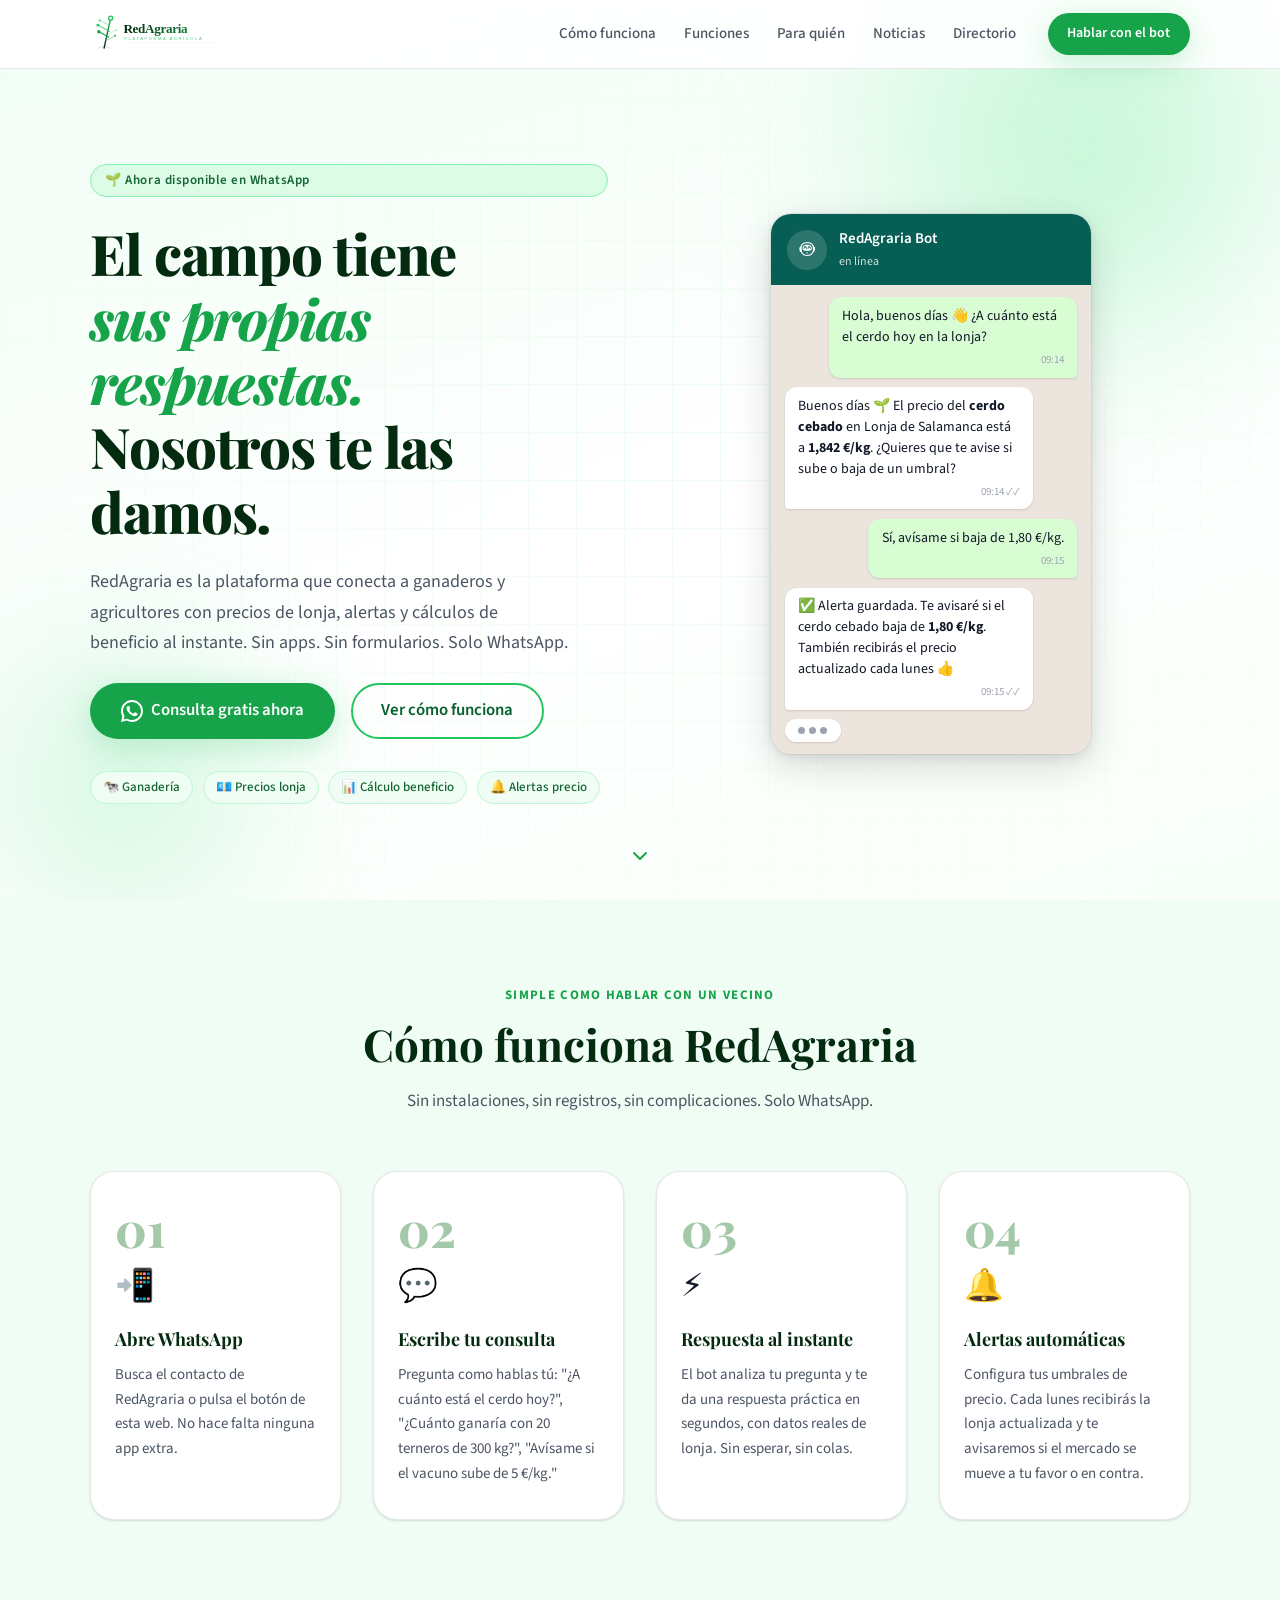
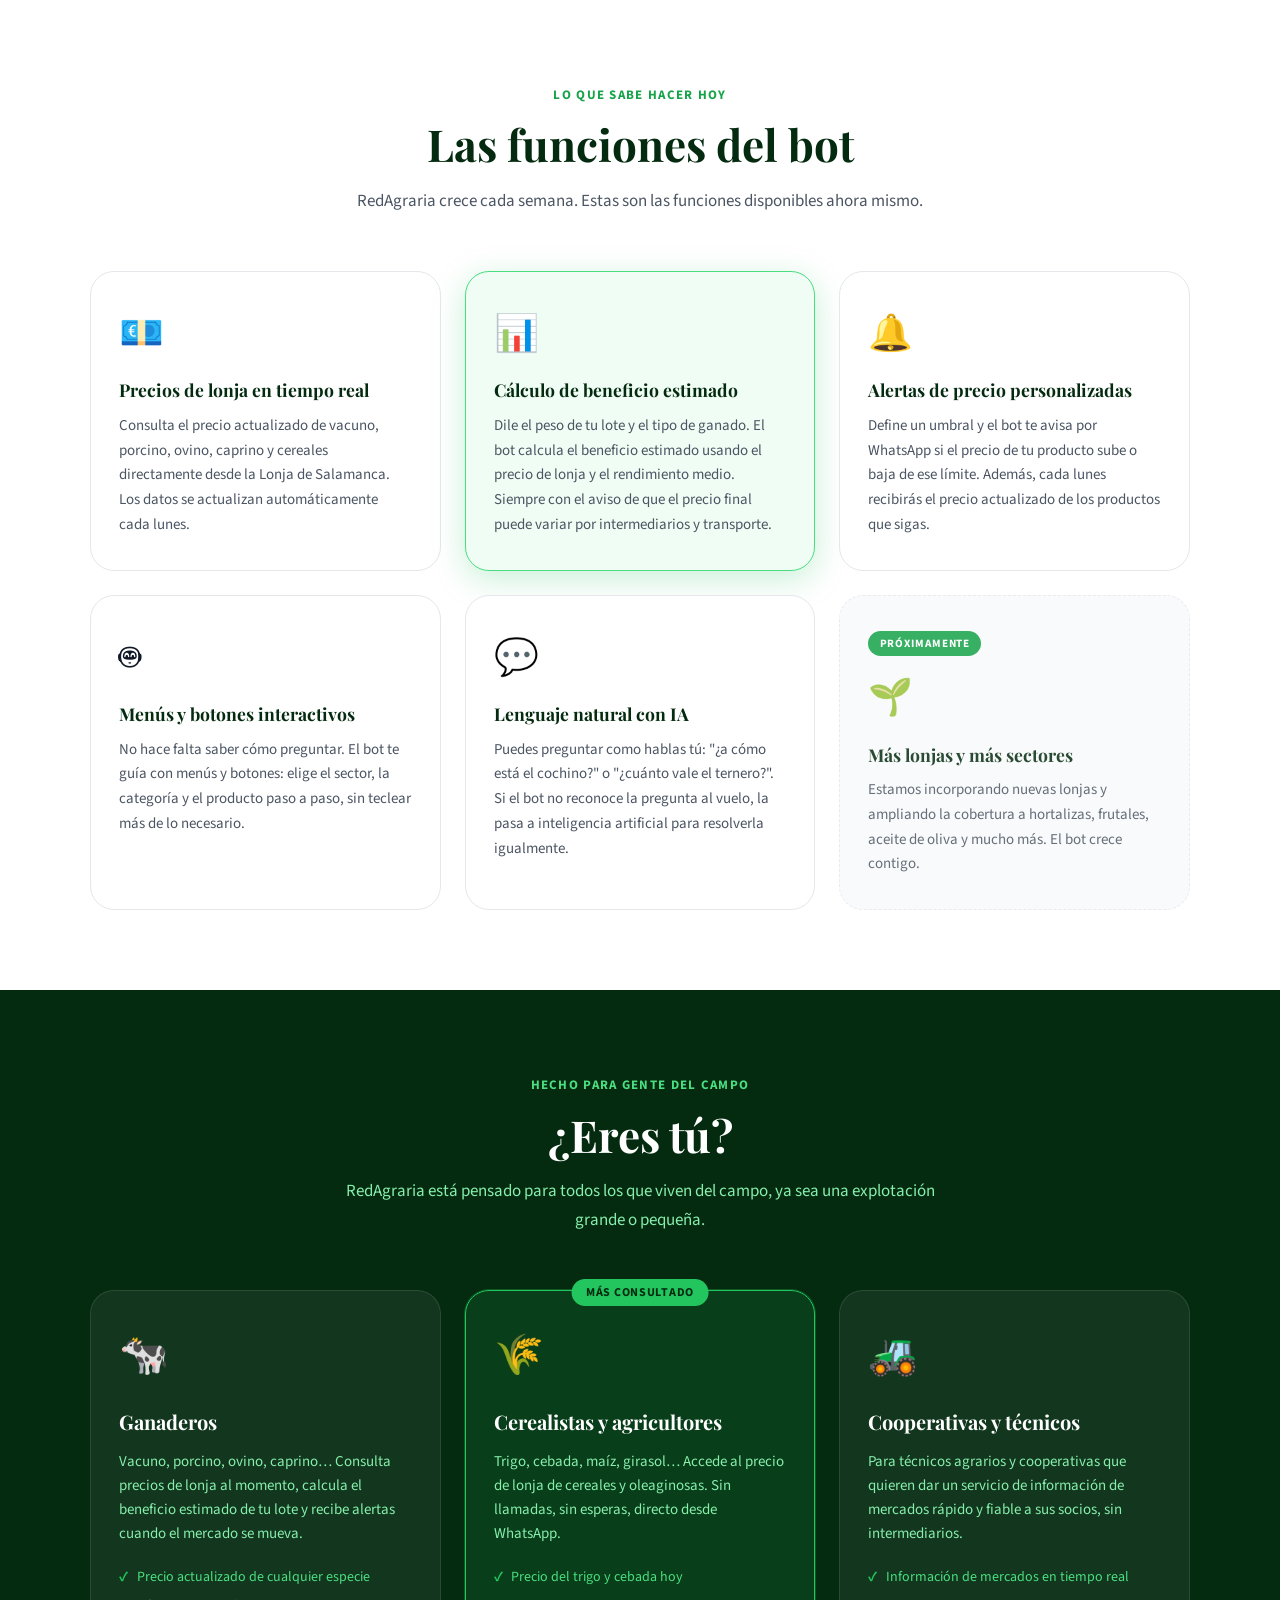
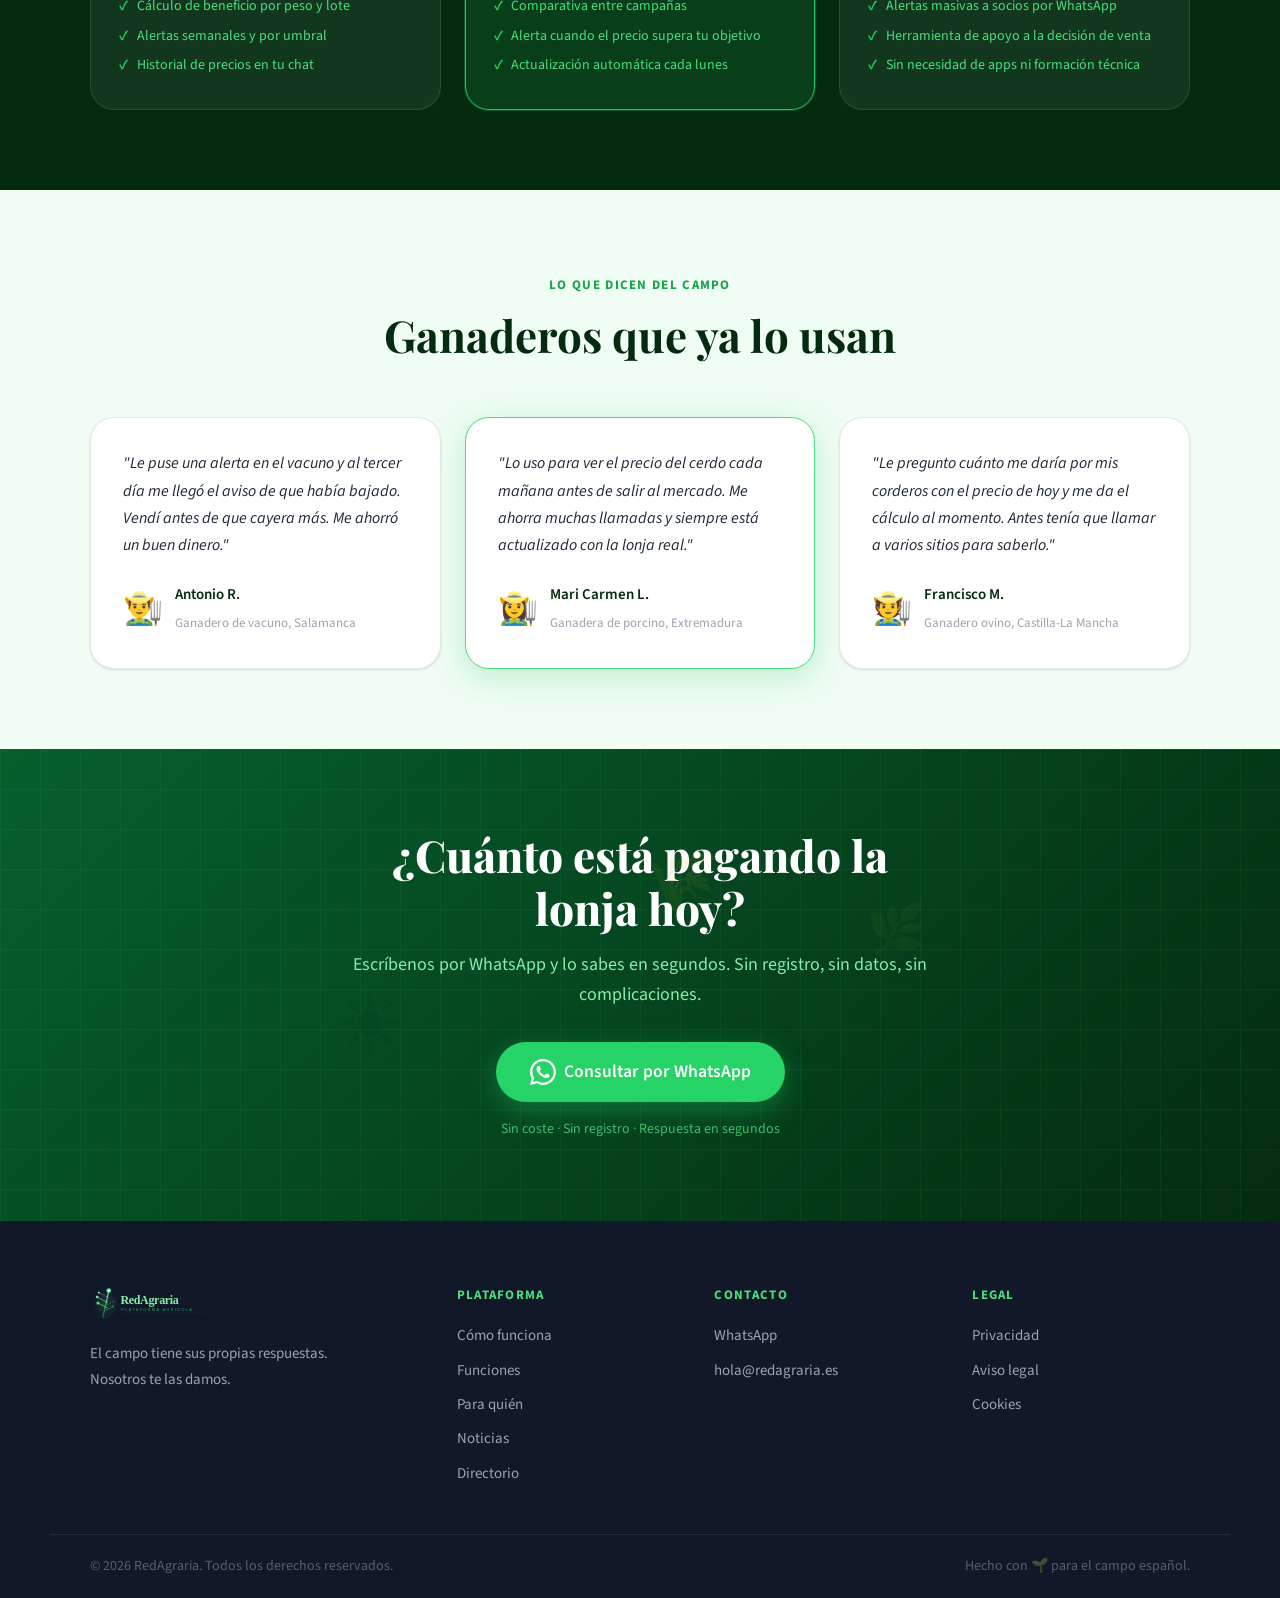
==== index.html @ cc555538 "feat(web): corrige mockup WA, añade sección funciones reales del bot y ajusta contenido - Chat hero:" ====
<!DOCTYPE html>
<html lang="es">
<head>
  <meta charset="UTF-8">
  <meta name="viewport" content="width=device-width, initial-scale=1.0">
  <meta name="description" content="RedAgraria — La plataforma agrícola que conecta a ganaderos con precios de lonja, alertas y cálculos de beneficio directamente desde WhatsApp.">
  <meta name="keywords" content="agricultura, ganadería, bot whatsapp, precios lonja, plataforma agraria, España">
  <meta name="author" content="RedAgraria">

  <!-- Open Graph -->
  <meta property="og:title" content="RedAgraria — Plataforma Agrícola">
  <meta property="og:description" content="Precios de lonja, alertas y cálculos de beneficio directamente desde WhatsApp. Sin apps, sin registros.">
  <meta property="og:type" content="website">
  <meta property="og:url" content="https://redagraria.es">
  <meta property="og:image" content="assets/img/logo.svg">

  <title>RedAgraria — Plataforma Agrícola</title>

  <link rel="icon" type="image/svg+xml" href="assets/img/favicon.svg">

  <link rel="preconnect" href="https://fonts.googleapis.com">
  <link rel="preconnect" href="https://fonts.gstatic.com" crossorigin>
  <link href="https://fonts.googleapis.com/css2?family=Playfair+Display:wght@700;800&family=Source+Sans+3:wght@300;400;500;600&display=swap" rel="stylesheet">

  <link rel="stylesheet" href="assets/css/main.css">
  <link rel="stylesheet" href="assets/css/features.css">
  <link rel="stylesheet" href="assets/css/animations.css">
</head>
<body>

  <!-- NAVBAR -->
  <header class="navbar" id="navbar">
    <div class="container navbar__inner">
      <a href="index.html" class="navbar__logo" aria-label="Inicio RedAgraria">
        <img src="assets/img/logo.svg" alt="RedAgraria" height="48">
      </a>
      <nav class="navbar__links" aria-label="Navegación principal">
        <a href="#como-funciona">Cómo funciona</a>
        <a href="#funciones">Funciones</a>
        <a href="#para-quien">Para quién</a>
        <a href="blog.html">Noticias</a>
        <a href="directorio.html">Directorio</a>
      </nav>
      <!-- TODO: reemplazar con número WhatsApp real (wa.me/34XXXXXXXXX) -->
      <a href="https://wa.me/34XXXXXXXXX" class="btn btn--primary btn--sm" target="_blank" rel="noopener">
        Hablar con el bot
      </a>
      <button class="navbar__burger" aria-label="Abrir menú" aria-expanded="false" aria-controls="mobile-menu">
        <span></span><span></span><span></span>
      </button>
    </div>
    <div class="navbar__mobile" id="mobile-menu" hidden aria-hidden="true">
      <a href="#como-funciona">Cómo funciona</a>
      <a href="#funciones">Funciones</a>
      <a href="#para-quien">Para quién</a>
      <a href="blog.html">Noticias</a>
      <a href="directorio.html">Directorio</a>
      <!-- TODO: reemplazar con número WhatsApp real -->
      <a href="https://wa.me/34XXXXXXXXX" class="btn btn--primary" target="_blank" rel="noopener">Hablar con el bot</a>
    </div>
  </header>

  <main>

    <!-- HERO -->
    <section class="hero" aria-labelledby="hero-title">
      <div class="hero__bg" aria-hidden="true">
        <div class="hero__blob hero__blob--1"></div>
        <div class="hero__blob hero__blob--2"></div>
        <div class="hero__grid"></div>
      </div>
      <div class="container hero__inner">
        <div class="hero__content">
          <span class="badge">🌱 Ahora disponible en WhatsApp</span>
          <h1 id="hero-title" class="hero__title">
            El campo tiene<br>
            <em>sus propias respuestas.</em><br>
            Nosotros te las damos.
          </h1>
          <p class="hero__sub">
            RedAgraria es la plataforma que conecta a ganaderos y agricultores con precios de lonja, alertas y cálculos de beneficio al instante. Sin apps. Sin formularios. Solo WhatsApp.
          </p>
          <div class="hero__actions">
            <!-- TODO: reemplazar con número WhatsApp real -->
            <a href="https://wa.me/34XXXXXXXXX" class="btn btn--primary btn--lg" target="_blank" rel="noopener">
              <svg width="22" height="22" viewBox="0 0 24 24" fill="currentColor" aria-hidden="true"><path d="M17.472 14.382c-.297-.149-1.758-.867-2.03-.967-.273-.099-.471-.148-.67.15-.197.297-.767.966-.94 1.164-.173.199-.347.223-.644.075-.297-.15-1.255-.463-2.39-1.475-.883-.788-1.48-1.761-1.653-2.059-.173-.297-.018-.458.13-.606.134-.133.298-.347.446-.52.149-.174.198-.298.298-.497.099-.198.05-.371-.025-.52-.075-.149-.669-1.612-.916-2.207-.242-.579-.487-.5-.669-.51-.173-.008-.371-.01-.57-.01-.198 0-.52.074-.792.372-.272.297-1.04 1.016-1.04 2.479 0 1.462 1.065 2.875 1.213 3.074.149.198 2.096 3.2 5.077 4.487.709.306 1.262.489 1.694.625.712.227 1.36.195 1.871.118.571-.085 1.758-.719 2.006-1.413.248-.694.248-1.289.173-1.413-.074-.124-.272-.198-.57-.347z"/><path d="M12 0C5.373 0 0 5.373 0 12c0 2.127.558 4.122 1.532 5.849L.073 23.927l6.244-1.637A11.945 11.945 0 0012 24c6.627 0 12-5.373 12-12S18.627 0 12 0zm0 21.818a9.8 9.8 0 01-5.031-1.382l-.36-.214-3.733.979.995-3.648-.235-.374A9.818 9.818 0 012.182 12C2.182 6.57 6.57 2.182 12 2.182S21.818 6.57 21.818 12 17.43 21.818 12 21.818z"/></svg>
              Consulta gratis ahora
            </a>
            <a href="#como-funciona" class="btn btn--ghost btn--lg">Ver cómo funciona</a>
          </div>
          <div class="hero__trust">
            <span>🐄 Ganadería</span>
            <span>💶 Precios lonja</span>
            <span>📊 Cálculo beneficio</span>
            <span>🔔 Alertas precio</span>
          </div>
        </div>
        <div class="hero__visual" aria-hidden="true">
          <div class="wamock">
            <div class="wamock__bar">
              <div class="wamock__avatar">🤖</div>
              <div>
                <div class="wamock__name">RedAgraria Bot</div>
                <div class="wamock__status">en línea</div>
              </div>
            </div>
            <div class="wamock__chat">
              <div class="wamock__msg wamock__msg--out">
                Hola, buenos días 👋 ¿A cuánto está el cerdo hoy en la lonja?
                <span class="wamock__time">09:14</span>
              </div>
              <div class="wamock__msg wamock__msg--in">
                Buenos días 🌱 El precio del <strong>cerdo cebado</strong> en Lonja de Salamanca está a <strong>1,842 €/kg</strong>. ¿Quieres que te avise si sube o baja de un umbral?
                <span class="wamock__time">09:14 ✓✓</span>
              </div>
              <div class="wamock__msg wamock__msg--out">
                Sí, avísame si baja de 1,80 €/kg.
                <span class="wamock__time">09:15</span>
              </div>
              <div class="wamock__msg wamock__msg--in">
                ✅ Alerta guardada. Te avisaré si el cerdo cebado baja de <strong>1,80 €/kg</strong>. También recibirás el precio actualizado cada lunes 👍
                <span class="wamock__time">09:15 ✓✓</span>
              </div>
              <div class="wamock__typing">
                <span></span><span></span><span></span>
              </div>
            </div>
          </div>
        </div>
      </div>
      <a href="#como-funciona" class="hero__scroll" aria-label="Ir a cómo funciona">
        <svg width="24" height="24" viewBox="0 0 24 24" fill="none" stroke="currentColor" stroke-width="2" stroke-linecap="round" stroke-linejoin="round"><polyline points="6 9 12 15 18 9"/></svg>
      </a>
    </section>

    <!-- CÓMO FUNCIONA -->
    <section class="section section--light" id="como-funciona" aria-labelledby="cf-title">
      <div class="container">
        <div class="section__header">
          <span class="section__eyebrow">Simple como hablar con un vecino</span>
          <h2 id="cf-title" class="section__title">Cómo funciona RedAgraria</h2>
          <p class="section__sub">Sin instalaciones, sin registros, sin complicaciones. Solo WhatsApp.</p>
        </div>
        <ol class="steps" aria-label="Pasos para usar RedAgraria">
          <li class="step">
            <div class="step__num" aria-hidden="true">01</div>
            <div class="step__icon" aria-hidden="true">📲</div>
            <h3 class="step__title">Abre WhatsApp</h3>
            <p class="step__text">Busca el contacto de RedAgraria o pulsa el botón de esta web. No hace falta ninguna app extra.</p>
          </li>
          <li class="step">
            <div class="step__num" aria-hidden="true">02</div>
            <div class="step__icon" aria-hidden="true">💬</div>
            <h3 class="step__title">Escribe tu consulta</h3>
            <p class="step__text">Pregunta como hablas tú: "¿A cuánto está el cerdo hoy?", "¿Cuánto ganaría con 20 terneros de 300 kg?", "Avísame si el vacuno sube de 5 €/kg."</p>
          </li>
          <li class="step">
            <div class="step__num" aria-hidden="true">03</div>
            <div class="step__icon" aria-hidden="true">⚡</div>
            <h3 class="step__title">Respuesta al instante</h3>
            <p class="step__text">El bot analiza tu pregunta y te da una respuesta práctica en segundos, con datos reales de lonja. Sin esperar, sin colas.</p>
          </li>
          <li class="step">
            <div class="step__num" aria-hidden="true">04</div>
            <div class="step__icon" aria-hidden="true">🔔</div>
            <h3 class="step__title">Alertas automáticas</h3>
            <p class="step__text">Configura tus umbrales de precio. Cada lunes recibirás la lonja actualizada y te avisaremos si el mercado se mueve a tu favor o en contra.</p>
          </li>
        </ol>
      </div>
    </section>

    <!-- FUNCIONES DEL BOT -->
    <section class="section" id="funciones" aria-labelledby="fn-title">
      <div class="container">
        <div class="section__header">
          <span class="section__eyebrow">Lo que sabe hacer hoy</span>
          <h2 id="fn-title" class="section__title">Las funciones del bot</h2>
          <p class="section__sub">RedAgraria crece cada semana. Estas son las funciones disponibles ahora mismo.</p>
        </div>
        <div class="features">

          <div class="feature-card">
            <div class="feature-card__icon" aria-hidden="true">💶</div>
            <h3 class="feature-card__title">Precios de lonja en tiempo real</h3>
            <p class="feature-card__text">Consulta el precio actualizado de vacuno, porcino, ovino, caprino y cereales directamente desde la Lonja de Salamanca. Los datos se actualizan automáticamente cada lunes.</p>
          </div>

          <div class="feature-card feature-card--highlight">
            <div class="feature-card__icon" aria-hidden="true">📊</div>
            <h3 class="feature-card__title">Cálculo de beneficio estimado</h3>
            <p class="feature-card__text">Dile el peso de tu lote y el tipo de ganado. El bot calcula el beneficio estimado usando el precio de lonja y el rendimiento medio. Siempre con el aviso de que el precio final puede variar por intermediarios y transporte.</p>
          </div>

          <div class="feature-card">
            <div class="feature-card__icon" aria-hidden="true">🔔</div>
            <h3 class="feature-card__title">Alertas de precio personalizadas</h3>
            <p class="feature-card__text">Define un umbral y el bot te avisa por WhatsApp si el precio de tu producto sube o baja de ese límite. Además, cada lunes recibirás el precio actualizado de los productos que sigas.</p>
          </div>

          <div class="feature-card">
            <div class="feature-card__icon" aria-hidden="true">🤖</div>
            <h3 class="feature-card__title">Menús y botones interactivos</h3>
            <p class="feature-card__text">No hace falta saber cómo preguntar. El bot te guía con menús y botones: elige el sector, la categoría y el producto paso a paso, sin teclear más de lo necesario.</p>
          </div>

          <div class="feature-card">
            <div class="feature-card__icon" aria-hidden="true">💬</div>
            <h3 class="feature-card__title">Lenguaje natural con IA</h3>
            <p class="feature-card__text">Puedes preguntar como hablas tú: "¿a cómo está el cochino?" o "¿cuánto vale el ternero?". Si el bot no reconoce la pregunta al vuelo, la pasa a inteligencia artificial para resolverla igualmente.</p>
          </div>

          <div class="feature-card feature-card--soon">
            <div class="feature-card__badge">Próximamente</div>
            <div class="feature-card__icon" aria-hidden="true">🌱</div>
            <h3 class="feature-card__title">Más lonjas y más sectores</h3>
            <p class="feature-card__text">Estamos incorporando nuevas lonjas y ampliando la cobertura a hortalizas, frutales, aceite de oliva y mucho más. El bot crece contigo.</p>
          </div>

        </div>
      </div>
    </section>

    <!-- PARA QUIÉN ES -->
    <section class="section section--dark" id="para-quien" aria-labelledby="pq-title">
      <div class="container">
        <div class="section__header section__header--light">
          <span class="section__eyebrow section__eyebrow--light">Hecho para gente del campo</span>
          <h2 id="pq-title" class="section__title section__title--light">¿Eres tú?</h2>
          <p class="section__sub section__sub--light">RedAgraria está pensado para todos los que viven del campo, ya sea una explotación grande o pequeña.</p>
        </div>
        <div class="profiles">
          <article class="profile-card">
            <div class="profile-card__icon" aria-hidden="true">🐄</div>
            <h3 class="profile-card__title">Ganaderos</h3>
            <p class="profile-card__text">Vacuno, porcino, ovino, caprino… Consulta precios de lonja al momento, calcula el beneficio estimado de tu lote y recibe alertas cuando el mercado se mueva.</p>
            <ul class="profile-card__list" aria-label="Ejemplos de consultas para ganaderos">
              <li>Precio actualizado de cualquier especie</li>
              <li>Cálculo de beneficio por peso y lote</li>
              <li>Alertas semanales y por umbral</li>
              <li>Historial de precios en tu chat</li>
            </ul>
          </article>
          <article class="profile-card profile-card--featured">
            <div class="profile-card__badge">Más consultado</div>
            <div class="profile-card__icon" aria-hidden="true">🌾</div>
            <h3 class="profile-card__title">Cerealistas y agricultores</h3>
            <p class="profile-card__text">Trigo, cebada, maíz, girasol… Accede al precio de lonja de cereales y oleaginosas. Sin llamadas, sin esperas, directo desde WhatsApp.</p>
            <ul class="profile-card__list" aria-label="Ejemplos de consultas para cerealistas">
              <li>Precio del trigo y cebada hoy</li>
              <li>Comparativa entre campañas</li>
              <li>Alerta cuando el precio supera tu objetivo</li>
              <li>Actualización automática cada lunes</li>
            </ul>
          </article>
          <article class="profile-card">
            <div class="profile-card__icon" aria-hidden="true">🚜</div>
            <h3 class="profile-card__title">Cooperativas y técnicos</h3>
            <p class="profile-card__text">Para técnicos agrarios y cooperativas que quieren dar un servicio de información de mercados rápido y fiable a sus socios, sin intermediarios.</p>
            <ul class="profile-card__list" aria-label="Ejemplos de consultas para cooperativas">
              <li>Información de mercados en tiempo real</li>
              <li>Alertas masivas a socios por WhatsApp</li>
              <li>Herramienta de apoyo a la decisión de venta</li>
              <li>Sin necesidad de apps ni formación técnica</li>
            </ul>
          </article>
        </div>
      </div>
    </section>

    <!-- TESTIMONIOS -->
    <section class="section section--light" id="testimonios" aria-labelledby="test-title">
      <div class="container">
        <div class="section__header">
          <span class="section__eyebrow">Lo que dicen del campo</span>
          <h2 id="test-title" class="section__title">Ganaderos que ya lo usan</h2>
        </div>
        <div class="testimonials">
          <blockquote class="testimonial">
            <p class="testimonial__text">"Le puse una alerta en el vacuno y al tercer día me llegó el aviso de que había bajado. Vendí antes de que cayera más. Me ahorró un buen dinero."</p>
            <footer class="testimonial__footer">
              <div class="testimonial__avatar" aria-hidden="true">👨‍🌾</div>
              <div>
                <cite class="testimonial__name">Antonio R.</cite>
                <span class="testimonial__role">Ganadero de vacuno, Salamanca</span>
              </div>
            </footer>
          </blockquote>
          <blockquote class="testimonial testimonial--featured">
            <p class="testimonial__text">"Lo uso para ver el precio del cerdo cada mañana antes de salir al mercado. Me ahorra muchas llamadas y siempre está actualizado con la lonja real."</p>
            <footer class="testimonial__footer">
              <div class="testimonial__avatar" aria-hidden="true">👩‍🌾</div>
              <div>
                <cite class="testimonial__name">Mari Carmen L.</cite>
                <span class="testimonial__role">Ganadera de porcino, Extremadura</span>
              </div>
            </footer>
          </blockquote>
          <blockquote class="testimonial">
            <p class="testimonial__text">"Le pregunto cuánto me daría por mis corderos con el precio de hoy y me da el cálculo al momento. Antes tenía que llamar a varios sitios para saberlo."</p>
            <footer class="testimonial__footer">
              <div class="testimonial__avatar" aria-hidden="true">🧑‍🌾</div>
              <div>
                <cite class="testimonial__name">Francisco M.</cite>
                <span class="testimonial__role">Ganadero ovino, Castilla-La Mancha</span>
              </div>
            </footer>
          </blockquote>
        </div>
      </div>
    </section>

    <!-- CTA WHATSAPP -->
    <section class="section cta-section" aria-labelledby="cta-title">
      <div class="container cta-section__inner">
        <div class="cta-section__content">
          <h2 id="cta-title" class="cta-section__title">¿Cuánto está pagando la lonja hoy?</h2>
          <p class="cta-section__sub">Escríbenos por WhatsApp y lo sabes en segundos. Sin registro, sin datos, sin complicaciones.</p>
          <!-- TODO: reemplazar con número WhatsApp real (formato internacional, sin espacios ni +) -->
          <a href="https://wa.me/34XXXXXXXXX?text=Hola%20RedAgraria%2C%20quiero%20saber%20el%20precio%20de%20la%20lonja" class="btn btn--whatsapp btn--xl" target="_blank" rel="noopener" aria-label="Consultar por WhatsApp">
            <svg width="26" height="26" viewBox="0 0 24 24" fill="currentColor" aria-hidden="true"><path d="M17.472 14.382c-.297-.149-1.758-.867-2.03-.967-.273-.099-.471-.148-.67.15-.197.297-.767.966-.94 1.164-.173.199-.347.223-.644.075-.297-.15-1.255-.463-2.39-1.475-.883-.788-1.48-1.761-1.653-2.059-.173-.297-.018-.458.13-.606.134-.133.298-.347.446-.52.149-.174.198-.298.298-.497.099-.198.05-.371-.025-.52-.075-.149-.669-1.612-.916-2.207-.242-.579-.487-.5-.669-.51-.173-.008-.371-.01-.57-.01-.198 0-.52.074-.792.372-.272.297-1.04 1.016-1.04 2.479 0 1.462 1.065 2.875 1.213 3.074.149.198 2.096 3.2 5.077 4.487.709.306 1.262.489 1.694.625.712.227 1.36.195 1.871.118.571-.085 1.758-.719 2.006-1.413.248-.694.248-1.289.173-1.413-.074-.124-.272-.198-.57-.347z"/><path d="M12 0C5.373 0 0 5.373 0 12c0 2.127.558 4.122 1.532 5.849L.073 23.927l6.244-1.637A11.945 11.945 0 0012 24c6.627 0 12-5.373 12-12S18.627 0 12 0zm0 21.818a9.8 9.8 0 01-5.031-1.382l-.36-.214-3.733.979.995-3.648-.235-.374A9.818 9.818 0 012.182 12C2.182 6.57 6.57 2.182 12 2.182S21.818 6.57 21.818 12 17.43 21.818 12 21.818z"/></svg>
            Consultar por WhatsApp
          </a>
          <p class="cta-section__note">Sin coste · Sin registro · Respuesta en segundos</p>
        </div>
        <div class="cta-section__deco" aria-hidden="true">
          <span class="cta-deco">🌾</span>
          <span class="cta-deco cta-deco--2">🌿</span>
          <span class="cta-deco cta-deco--3">☀️</span>
        </div>
      </div>
    </section>

  </main>

  <!-- FOOTER -->
  <footer class="footer" role="contentinfo">
    <div class="container footer__inner">
      <div class="footer__brand">
        <img src="assets/img/logo-dark.svg" alt="RedAgraria" height="40">
        <p class="footer__tagline">El campo tiene sus propias respuestas.<br>Nosotros te las damos.</p>
      </div>
      <nav class="footer__nav" aria-label="Navegación footer">
        <div class="footer__col">
          <h4>Plataforma</h4>
          <a href="#como-funciona">Cómo funciona</a>
          <a href="#funciones">Funciones</a>
          <a href="#para-quien">Para quién</a>
          <a href="blog.html">Noticias</a>
          <a href="directorio.html">Directorio</a>
        </div>
        <div class="footer__col">
          <h4>Contacto</h4>
          <!-- TODO: reemplazar con número WhatsApp real -->
          <a href="https://wa.me/34XXXXXXXXX" target="_blank" rel="noopener">WhatsApp</a>
          <a href="mailto:hola@redagraria.es">hola@redagraria.es</a>
        </div>
        <div class="footer__col">
          <h4>Legal</h4>
          <a href="privacidad.html">Privacidad</a>
          <a href="aviso-legal.html">Aviso legal</a>
          <a href="cookies.html">Cookies</a>
        </div>
      </nav>
    </div>
    <div class="footer__bottom">
      <div class="container">
        <p>© <span id="year"></span> RedAgraria. Todos los derechos reservados.</p>
        <p>Hecho con 🌱 para el campo español.</p>
      </div>
    </div>
  </footer>

  <script src="assets/js/main.js"></script>
</body>
</html>
---- assets/css/main.css ----
/* ═══════════════════════════════════════════════════════════
   main.css — RedAgraria
   Paleta: verde oscuro #042b10 · medio #16a34a · claro #4ade80
   Tipografía: Playfair Display (títulos) + Source Sans 3 (cuerpo)
═══════════════════════════════════════════════════════════ */

/* ─── TOKENS ─────────────────────────────────────────── */
:root {
  --green-900: #042b10;
  --green-800: #065f2e;
  --green-700: #166534;
  --green-600: #16a34a;
  --green-500: #22c55e;
  --green-400: #4ade80;
  --green-300: #86efac;
  --green-100: #dcfce7;
  --green-50:  #f0fdf4;

  --gray-900: #111827;
  --gray-800: #1f2937;
  --gray-600: #4b5563;
  --gray-400: #9ca3af;
  --gray-200: #e5e7eb;
  --gray-50:  #f9fafb;
  --white:    #ffffff;

  --font-display: 'Playfair Display', Georgia, serif;
  --font-body:    'Source Sans 3', system-ui, sans-serif;

  --radius-sm: 8px;
  --radius-md: 14px;
  --radius-lg: 24px;
  --radius-xl: 32px;

  --shadow-sm: 0 1px 3px rgba(0,0,0,.08), 0 1px 2px rgba(0,0,0,.06);
  --shadow-md: 0 4px 16px rgba(0,0,0,.10), 0 2px 6px rgba(0,0,0,.06);
  --shadow-lg: 0 12px 40px rgba(0,0,0,.14), 0 4px 12px rgba(0,0,0,.08);
  --shadow-green: 0 8px 32px rgba(34,197,94,.25);

  --transition: 0.22s cubic-bezier(.4,0,.2,1);
  --max-w: 1180px;
}

/* ─── RESET & BASE ────────────────────────────────────── */
*, *::before, *::after { box-sizing: border-box; margin: 0; padding: 0; }

html {
  scroll-behavior: smooth;
  -webkit-text-size-adjust: 100%;
}

body {
  font-family: var(--font-body);
  font-size: 1.0625rem;
  line-height: 1.65;
  color: var(--gray-900);
  background: var(--white);
  overflow-x: hidden;
}

img, svg { display: block; max-width: 100%; }
a { color: inherit; text-decoration: none; }
ul, ol { list-style: none; }
button { cursor: pointer; border: none; background: none; font: inherit; }

/* ─── CONTAINER ───────────────────────────────────────── */
.container {
  width: 100%;
  max-width: var(--max-w);
  margin: 0 auto;
  padding: 0 clamp(1rem, 4vw, 2.5rem);
}

/* ─── BUTTONS ─────────────────────────────────────────── */
.btn {
  display: inline-flex;
  align-items: center;
  gap: .5rem;
  font-family: var(--font-body);
  font-weight: 600;
  border-radius: 50px;
  border: 2px solid transparent;
  transition: background var(--transition), color var(--transition),
              transform var(--transition), box-shadow var(--transition);
  white-space: nowrap;
  cursor: pointer;
}
.btn:active { transform: scale(.97); }

.btn--sm  { font-size: .875rem; padding: .45rem 1.1rem; }
.btn--md  { font-size: 1rem;    padding: .65rem 1.5rem; }
.btn--lg  { font-size: 1.05rem; padding: .75rem 1.8rem; }
.btn--xl  { font-size: 1.15rem; padding: .9rem 2.2rem;  }

.btn--primary {
  background: var(--green-600);
  color: var(--white);
  box-shadow: var(--shadow-green);
}
.btn--primary:hover {
  background: var(--green-700);
  box-shadow: 0 10px 36px rgba(34,197,94,.35);
  transform: translateY(-2px);
}

.btn--ghost {
  background: transparent;
  color: var(--green-800);
  border-color: var(--green-500);
}
.btn--ghost:hover {
  background: var(--green-50);
  border-color: var(--green-600);
}

.btn--whatsapp {
  background: #25d366;
  color: var(--white);
  box-shadow: 0 8px 28px rgba(37,211,102,.35);
  font-size: 1.1rem;
  padding: .85rem 2rem;
}
.btn--whatsapp:hover {
  background: #1ebe5a;
  box-shadow: 0 12px 40px rgba(37,211,102,.45);
  transform: translateY(-2px);
}

/* ─── BADGE ───────────────────────────────────────────── */
.badge {
  display: inline-block;
  background: var(--green-100);
  color: var(--green-700);
  font-size: .8125rem;
  font-weight: 600;
  letter-spacing: .04em;
  padding: .3rem .9rem;
  border-radius: 50px;
  border: 1px solid var(--green-300);
}

/* ─── NAVBAR ──────────────────────────────────────────── */
.navbar {
  position: fixed;
  top: 0; left: 0; right: 0;
  z-index: 100;
  background: rgba(255,255,255,.9);
  backdrop-filter: blur(12px);
  -webkit-backdrop-filter: blur(12px);
  border-bottom: 1px solid var(--gray-200);
  transition: box-shadow var(--transition);
}
.navbar.scrolled { box-shadow: var(--shadow-md); }

.navbar__inner {
  display: flex;
  align-items: center;
  gap: 2rem;
  height: 68px;
}

.navbar__logo img { height: 44px; width: auto; }

.navbar__links {
  display: flex;
  gap: 1.75rem;
  margin-left: auto;
}
.navbar__links a {
  font-size: .9375rem;
  font-weight: 500;
  color: var(--gray-600);
  transition: color var(--transition);
}
.navbar__links a:hover { color: var(--green-600); }

.navbar__burger {
  display: none;
  flex-direction: column;
  gap: 5px;
  padding: .4rem;
  margin-left: auto;
}
.navbar__burger span {
  display: block;
  width: 24px; height: 2px;
  background: var(--gray-800);
  border-radius: 2px;
  transition: transform var(--transition), opacity var(--transition);
}
.navbar__burger[aria-expanded="true"] span:nth-child(1) { transform: translateY(7px) rotate(45deg); }
.navbar__burger[aria-expanded="true"] span:nth-child(2) { opacity: 0; }
.navbar__burger[aria-expanded="true"] span:nth-child(3) { transform: translateY(-7px) rotate(-45deg); }

.navbar__mobile {
  display: flex;
  flex-direction: column;
  gap: .25rem;
  padding: 1rem 1.25rem 1.5rem;
  border-top: 1px solid var(--gray-200);
  background: var(--white);
}
.navbar__mobile a {
  font-size: 1rem;
  font-weight: 500;
  color: var(--gray-800);
  padding: .6rem .5rem;
  border-radius: var(--radius-sm);
  transition: background var(--transition);
}
.navbar__mobile a:hover { background: var(--green-50); color: var(--green-700); }

/* ─── HERO ────────────────────────────────────────────── */
.hero {
  position: relative;
  min-height: 100vh;
  padding: calc(68px + 5rem) 0 5rem;
  overflow: hidden;
  display: flex;
  align-items: center;
}

.hero__bg {
  position: absolute;
  inset: 0;
  z-index: 0;
  background: linear-gradient(160deg, var(--green-50) 0%, var(--white) 55%, #f8fff9 100%);
}
.hero__blob {
  position: absolute;
  border-radius: 50%;
  filter: blur(72px);
  opacity: .55;
}
.hero__blob--1 {
  width: 600px; height: 600px;
  background: radial-gradient(circle, var(--green-300) 0%, transparent 70%);
  top: -150px; right: -100px;
}
.hero__blob--2 {
  width: 400px; height: 400px;
  background: radial-gradient(circle, var(--green-400) 0%, transparent 70%);
  bottom: -80px; left: -80px;
  opacity: .3;
}
.hero__grid {
  position: absolute;
  inset: 0;
  background-image:
    linear-gradient(var(--green-100) 1px, transparent 1px),
    linear-gradient(90deg, var(--green-100) 1px, transparent 1px);
  background-size: 48px 48px;
  opacity: .5;
  mask-image: radial-gradient(ellipse 80% 80% at 50% 50%, black 0%, transparent 100%);
}

.hero__inner {
  position: relative;
  z-index: 1;
  display: grid;
  grid-template-columns: 1fr 1fr;
  gap: 4rem;
  align-items: center;
}

.hero__content { display: flex; flex-direction: column; gap: 1.5rem; }

.hero__title {
  font-family: var(--font-display);
  font-size: clamp(2.2rem, 4.5vw, 3.5rem);
  font-weight: 800;
  line-height: 1.15;
  color: var(--green-900);
  letter-spacing: -.02em;
}
.hero__title em {
  font-style: italic;
  color: var(--green-600);
}

.hero__sub {
  font-size: 1.125rem;
  color: var(--gray-600);
  max-width: 480px;
  line-height: 1.7;
}

.hero__actions {
  display: flex;
  gap: 1rem;
  flex-wrap: wrap;
}

.hero__trust {
  display: flex;
  flex-wrap: wrap;
  gap: .6rem;
  margin-top: .5rem;
}
.hero__trust span {
  font-size: .8125rem;
  font-weight: 500;
  color: var(--green-700);
  background: var(--green-50);
  border: 1px solid var(--green-200, #bbf7d0);
  padding: .3rem .75rem;
  border-radius: 50px;
}

/* WhatsApp Mockup */
.hero__visual {
  display: flex;
  justify-content: center;
  align-items: center;
}

.wamock {
  width: 320px;
  border-radius: 20px;
  overflow: hidden;
  box-shadow: var(--shadow-lg), 0 0 0 1px rgba(0,0,0,.06);
  background: #ece5dd;
  animation: floatUp 3.5s ease-in-out infinite alternate;
}
@keyframes floatUp {
  from { transform: translateY(0); }
  to   { transform: translateY(-10px); }
}

.wamock__bar {
  display: flex;
  align-items: center;
  gap: .75rem;
  padding: .85rem 1rem;
  background: #075e54;
  color: var(--white);
}
.wamock__avatar {
  font-size: 1.5rem;
  width: 40px; height: 40px;
  background: rgba(255,255,255,.15);
  border-radius: 50%;
  display: flex; align-items: center; justify-content: center;
}
.wamock__name { font-size: .9375rem; font-weight: 600; }
.wamock__status { font-size: .75rem; opacity: .8; }

.wamock__chat {
  padding: .75rem .85rem;
  display: flex;
  flex-direction: column;
  gap: .6rem;
  min-height: 220px;
}

.wamock__msg {
  max-width: 85%;
  padding: .55rem .85rem;
  border-radius: 12px;
  font-size: .875rem;
  line-height: 1.5;
  position: relative;
}
.wamock__msg--in {
  background: var(--white);
  align-self: flex-start;
  border-bottom-left-radius: 4px;
  box-shadow: var(--shadow-sm);
}
.wamock__msg--out {
  background: #d9fdd3;
  align-self: flex-end;
  border-bottom-right-radius: 4px;
  box-shadow: var(--shadow-sm);
}
.wamock__time {
  display: block;
  font-size: .6875rem;
  color: var(--gray-400);
  text-align: right;
  margin-top: .25rem;
}

.wamock__typing {
  display: flex;
  gap: 4px;
  align-items: center;
  padding: .5rem .85rem;
  background: var(--white);
  border-radius: 12px;
  width: fit-content;
  box-shadow: var(--shadow-sm);
}
.wamock__typing span {
  width: 7px; height: 7px;
  background: var(--gray-400);
  border-radius: 50%;
  animation: typing .9s ease-in-out infinite;
}
.wamock__typing span:nth-child(2) { animation-delay: .15s; }
.wamock__typing span:nth-child(3) { animation-delay: .30s; }
@keyframes typing {
  0%, 100% { transform: translateY(0); opacity: .5; }
  50% { transform: translateY(-4px); opacity: 1; }
}

/* Flecha scroll */
.hero__scroll {
  position: absolute;
  bottom: 2rem;
  left: 50%;
  transform: translateX(-50%);
  color: var(--green-600);
  animation: bounce 2s ease-in-out infinite;
  z-index: 1;
}
@keyframes bounce {
  0%, 100% { transform: translateX(-50%) translateY(0); }
  50% { transform: translateX(-50%) translateY(6px); }
}

/* ─── SECTIONS ────────────────────────────────────────── */
.section { padding: 5rem 0; }
.section--light { background: var(--green-50); }
.section--dark  { background: var(--green-900); }

.section__header {
  text-align: center;
  max-width: 620px;
  margin: 0 auto 3.5rem;
}
.section__eyebrow {
  display: inline-block;
  font-size: .8125rem;
  font-weight: 700;
  letter-spacing: .1em;
  text-transform: uppercase;
  color: var(--green-600);
  margin-bottom: .75rem;
}
.section__eyebrow--light { color: var(--green-400); }

.section__title {
  font-family: var(--font-display);
  font-size: clamp(1.8rem, 3.5vw, 2.75rem);
  font-weight: 700;
  color: var(--green-900);
  line-height: 1.2;
  margin-bottom: 1rem;
}
.section__title--light { color: var(--white); }

.section__sub { font-size: 1.0625rem; color: var(--gray-600); }
.section__sub--light { color: var(--green-300); }

/* ─── STEPS ───────────────────────────────────────────── */
.steps {
  display: grid;
  grid-template-columns: repeat(4, 1fr);
  gap: 2rem;
  counter-reset: step;
}

.step {
  background: var(--white);
  border-radius: var(--radius-lg);
  padding: 2rem 1.5rem;
  box-shadow: var(--shadow-sm);
  border: 1px solid var(--gray-200);
  position: relative;
  transition: box-shadow var(--transition), transform var(--transition);
}
.step:hover {
  box-shadow: var(--shadow-md);
  transform: translateY(-4px);
}

.step__num {
  font-family: var(--font-display);
  font-size: 3rem;
  font-weight: 800;
  color: #a3c9a8;
  line-height: 1;
  margin-bottom: .5rem;
}
.step__icon { font-size: 2rem; margin-bottom: .75rem; }
.step__title {
  font-family: var(--font-display);
  font-size: 1.125rem;
  font-weight: 700;
  color: var(--green-900);
  margin-bottom: .5rem;
}
.step__text { font-size: .9375rem; color: var(--gray-600); }

/* ─── PROFILES ────────────────────────────────────────── */
.profiles {
  display: grid;
  grid-template-columns: repeat(3, 1fr);
  gap: 1.5rem;
}

.profile-card {
  background: rgba(255,255,255,.06);
  border: 1px solid rgba(255,255,255,.1);
  border-radius: var(--radius-lg);
  padding: 2rem 1.75rem;
  position: relative;
  transition: background var(--transition), transform var(--transition);
}
.profile-card:hover {
  background: rgba(255,255,255,.1);
  transform: translateY(-4px);
}
.profile-card--featured {
  background: rgba(34,197,94,.12);
  border-color: var(--green-500);
  box-shadow: 0 0 0 1px rgba(34,197,94,.3);
}

.profile-card__badge {
  position: absolute;
  top: -12px; left: 50%;
  transform: translateX(-50%);
  background: var(--green-500);
  color: var(--green-900);
  font-size: .75rem;
  font-weight: 700;
  letter-spacing: .06em;
  text-transform: uppercase;
  padding: .25rem .9rem;
  border-radius: 50px;
  white-space: nowrap;
}

.profile-card__icon { font-size: 2.5rem; margin-bottom: 1rem; }
.profile-card__title {
  font-family: var(--font-display);
  font-size: 1.25rem;
  font-weight: 700;
  color: var(--white);
  margin-bottom: .75rem;
}
.profile-card__text {
  font-size: .9375rem;
  color: var(--green-300);
  line-height: 1.6;
  margin-bottom: 1.25rem;
}
.profile-card__list { display: flex; flex-direction: column; gap: .4rem; }
.profile-card__list li {
  font-size: .875rem;
  color: var(--green-400);
  padding-left: 1.1rem;
  position: relative;
}
.profile-card__list li::before {
  content: '✓';
  position: absolute;
  left: 0;
  color: var(--green-500);
  font-weight: 700;
}

/* ─── TESTIMONIALS ────────────────────────────────────── */
.testimonials {
  display: grid;
  grid-template-columns: repeat(3, 1fr);
  gap: 1.5rem;
}

.testimonial {
  background: var(--white);
  border-radius: var(--radius-lg);
  padding: 2rem;
  box-shadow: var(--shadow-sm);
  border: 1px solid var(--gray-200);
  transition: box-shadow var(--transition), transform var(--transition);
}
.testimonial:hover {
  box-shadow: var(--shadow-md);
  transform: translateY(-4px);
}
.testimonial--featured {
  border-color: var(--green-400);
  box-shadow: var(--shadow-green);
}

.testimonial__text {
  font-size: 1rem;
  font-style: italic;
  color: var(--gray-800);
  line-height: 1.7;
  margin-bottom: 1.5rem;
}
.testimonial__footer {
  display: flex;
  align-items: center;
  gap: .75rem;
}
.testimonial__avatar { font-size: 2rem; }
.testimonial__name {
  display: block;
  font-style: normal;
  font-weight: 600;
  color: var(--green-900);
  font-size: .9375rem;
}
.testimonial__role {
  font-size: .8125rem;
  color: var(--gray-400);
}

/* ─── CTA SECTION ─────────────────────────────────────── */
.cta-section {
  background: linear-gradient(135deg, var(--green-800) 0%, var(--green-900) 100%);
  padding: 5rem 0;
  position: relative;
  overflow: hidden;
}
.cta-section::before {
  content: '';
  position: absolute;
  inset: 0;
  background-image:
    linear-gradient(rgba(74,222,128,.07) 1px, transparent 1px),
    linear-gradient(90deg, rgba(74,222,128,.07) 1px, transparent 1px);
  background-size: 40px 40px;
}

.cta-section__inner {
  position: relative;
  z-index: 1;
  text-align: center;
  max-width: 680px;
}
.cta-section__title {
  font-family: var(--font-display);
  font-size: clamp(1.8rem, 3.5vw, 2.75rem);
  font-weight: 800;
  color: var(--white);
  margin-bottom: 1rem;
  line-height: 1.2;
}
.cta-section__sub {
  font-size: 1.125rem;
  color: var(--green-300);
  margin-bottom: 2rem;
}
.cta-section__note {
  margin-top: 1rem;
  font-size: .875rem;
  color: var(--green-400);
  opacity: .8;
}

.cta-section__deco {
  position: absolute;
  inset: 0;
  pointer-events: none;
  z-index: 0;
}
.cta-deco {
  position: absolute;
  font-size: 4rem;
  opacity: .08;
  animation: spin 20s linear infinite;
}
.cta-deco--2 { top: 20%; right: 8%; font-size: 3rem; animation-direction: reverse; animation-duration: 15s; }
.cta-deco--3 { bottom: 15%; left: 5%; font-size: 5rem; animation-duration: 25s; }
@keyframes spin {
  from { transform: rotate(0deg); }
  to   { transform: rotate(360deg); }
}

/* ─── FOOTER ──────────────────────────────────────────── */
.footer {
  background: var(--gray-900);
  color: var(--gray-400);
  padding: 4rem 0 0;
}

.footer__inner {
  display: grid;
  grid-template-columns: 1.5fr repeat(3, 1fr);
  gap: 2.5rem;
  padding-bottom: 3rem;
  border-bottom: 1px solid rgba(255,255,255,.08);
}

.footer__brand img { margin-bottom: 1rem; }
.footer__tagline {
  font-size: .9375rem;
  line-height: 1.7;
  color: var(--gray-400);
}

.footer__nav {
  display: contents;
}
.footer__col {
  display: flex;
  flex-direction: column;
  gap: .6rem;
}
.footer__col h4 {
  font-size: .8125rem;
  font-weight: 700;
  letter-spacing: .1em;
  text-transform: uppercase;
  color: var(--green-400);
  margin-bottom: .5rem;
}
.footer__col a {
  font-size: .9375rem;
  color: var(--gray-400);
  transition: color var(--transition);
}
.footer__col a:hover { color: var(--green-400); }

.footer__bottom {
  padding: 1.25rem 0;
}
.footer__bottom .container {
  display: flex;
  justify-content: space-between;
  align-items: center;
  flex-wrap: wrap;
  gap: .5rem;
}
.footer__bottom p {
  font-size: .875rem;
  color: rgba(255,255,255,.3);
}

/* ─── RESPONSIVE ──────────────────────────────────────── */
@media (max-width: 1024px) {
  .steps { grid-template-columns: repeat(2, 1fr); }
  .profiles { grid-template-columns: repeat(2, 1fr); }
  .testimonials { grid-template-columns: repeat(2, 1fr); }
  .footer__inner { grid-template-columns: 1fr 1fr; }
}

@media (max-width: 768px) {
  .navbar__links { display: none; }
  .navbar__inner > .btn { display: none; }
  .navbar__burger { display: flex; }

  .hero__inner { grid-template-columns: 1fr; text-align: center; }
  .hero__content { align-items: center; }
  .hero__sub { text-align: center; }
  .hero__visual { display: none; }
  .hero__trust { justify-content: center; }

  .steps { grid-template-columns: 1fr; }
  .profiles { grid-template-columns: 1fr; }
  .testimonials { grid-template-columns: 1fr; }

  .footer__inner { grid-template-columns: 1fr 1fr; }
  .footer__bottom .container { flex-direction: column; text-align: center; }
}

@media (max-width: 480px) {
  .footer__inner { grid-template-columns: 1fr; }
  .hero__actions { flex-direction: column; width: 100%; }
  .hero__actions .btn { justify-content: center; }
}
---- assets/css/features.css ----
/* features.css - RedAgraria: estilos seccion funciones del bot */

.features {
  display: grid;
  grid-template-columns: repeat(3, 1fr);
  gap: 1.5rem;
}

.feature-card {
  background: var(--white);
  border: 1px solid var(--gray-200);
  border-radius: var(--radius-lg);
  padding: 2rem 1.75rem;
  position: relative;
  transition: box-shadow var(--transition), transform var(--transition);
}
.feature-card:hover {
  box-shadow: var(--shadow-md);
  transform: translateY(-4px);
}
.feature-card--highlight {
  border-color: var(--green-400);
  box-shadow: var(--shadow-green);
  background: var(--green-50);
}
.feature-card--soon {
  border-style: dashed;
  border-color: var(--gray-200);
  background: var(--gray-50);
  opacity: .85;
}

.feature-card__badge {
  display: inline-block;
  background: var(--green-600);
  color: var(--white);
  font-size: .7rem;
  font-weight: 700;
  letter-spacing: .08em;
  text-transform: uppercase;
  padding: .2rem .7rem;
  border-radius: 50px;
  margin-bottom: .75rem;
}

.feature-card__icon {
  font-size: 2.25rem;
  margin-bottom: .75rem;
}

.feature-card__title {
  font-family: var(--font-display);
  font-size: 1.1rem;
  font-weight: 700;
  color: var(--green-900);
  margin-bottom: .6rem;
}

.feature-card__text {
  font-size: .9375rem;
  color: var(--gray-600);
  line-height: 1.65;
}

@media (max-width: 1024px) {
  .features { grid-template-columns: repeat(2, 1fr); }
}

@media (max-width: 768px) {
  .features { grid-template-columns: 1fr; }
}
---- assets/css/animations.css ----
/* ─── NAVBAR MOBILE: oculto por defecto ──────────────── */
.navbar__mobile[hidden] {
  display: none !important;
}

/* ─── ANIMACIONES DE ENTRADA (Intersection Observer) ─── */
.anim-ready {
  opacity: 0;
  transform: translateY(24px);
  transition: opacity .55s cubic-bezier(.4,0,.2,1),
              transform .55s cubic-bezier(.4,0,.2,1);
}
.anim-visible {
  opacity: 1;
  transform: translateY(0);
}
/* Retrasos escalonados para grids */
.step:nth-child(2),
.profile-card:nth-child(2),
.testimonial:nth-child(2) { transition-delay: .1s; }

.step:nth-child(3),
.profile-card:nth-child(3),
.testimonial:nth-child(3) { transition-delay: .2s; }

.step:nth-child(4) { transition-delay: .3s; }
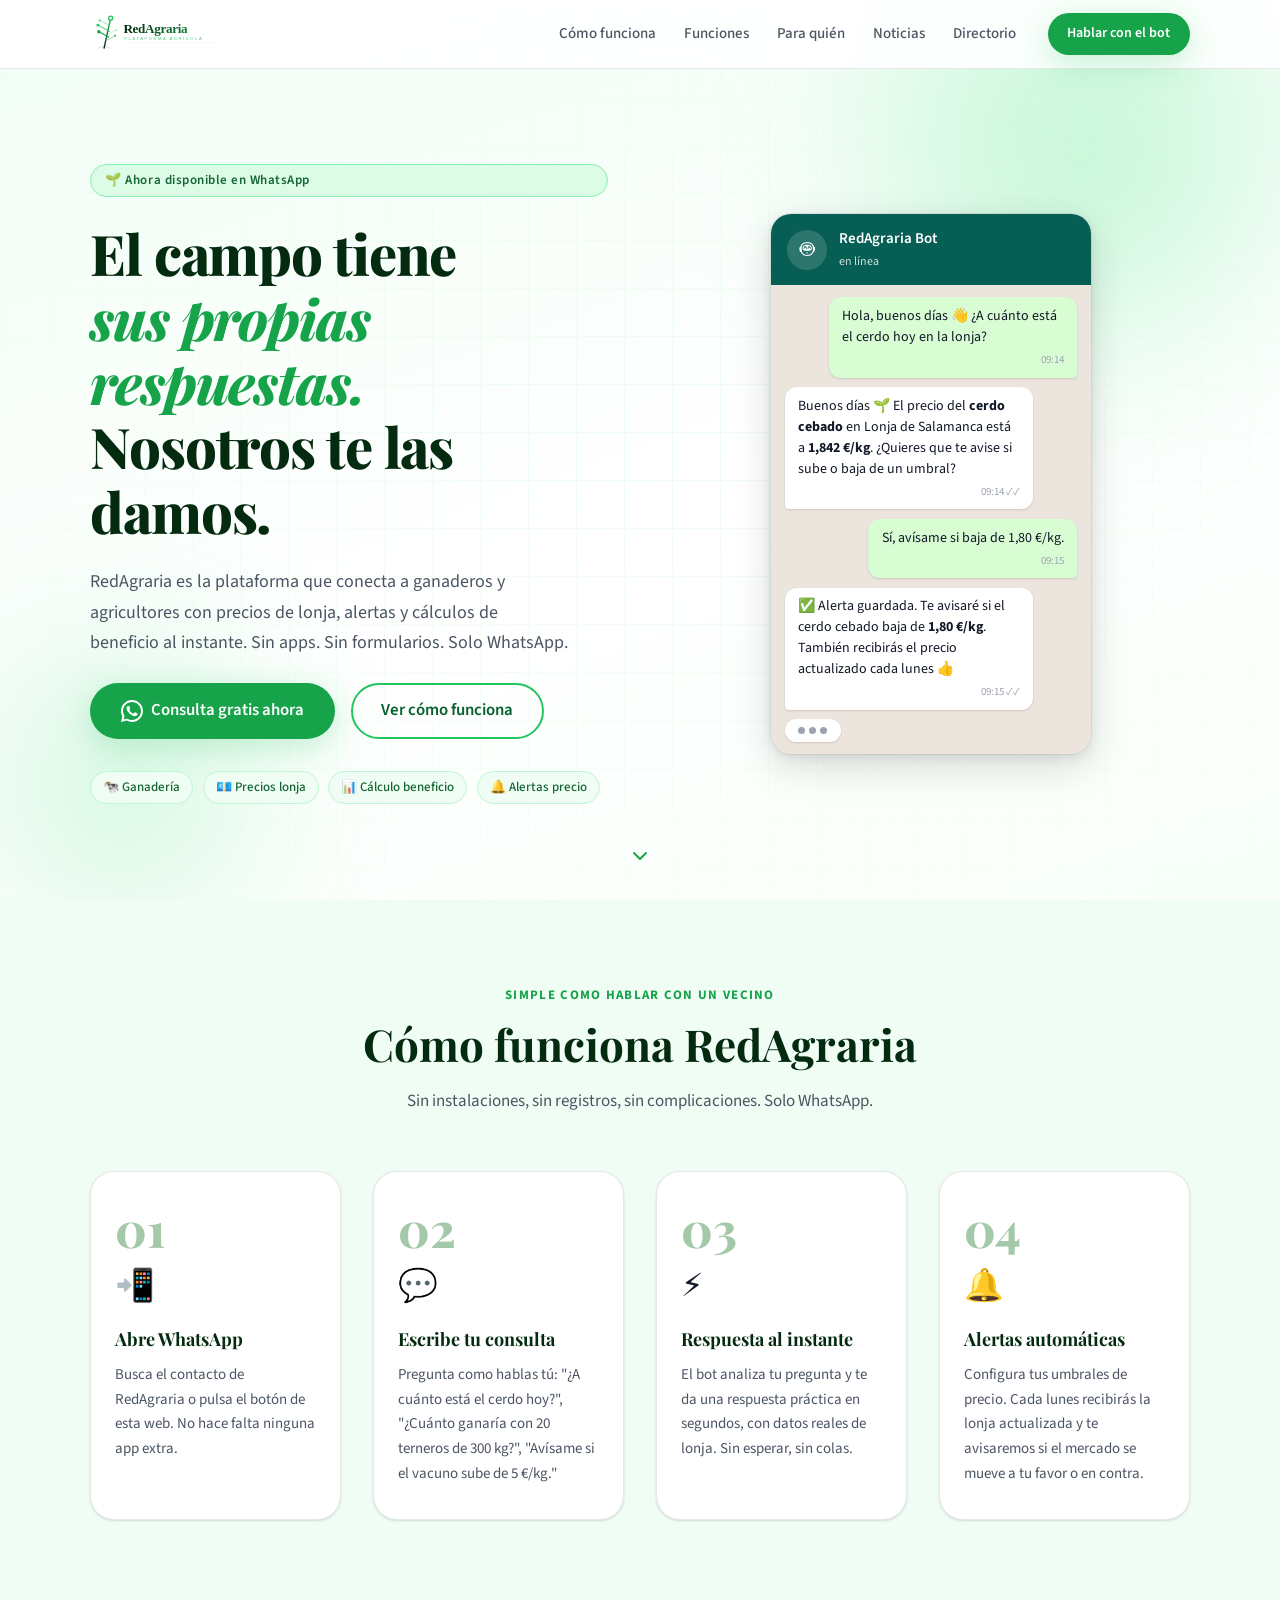
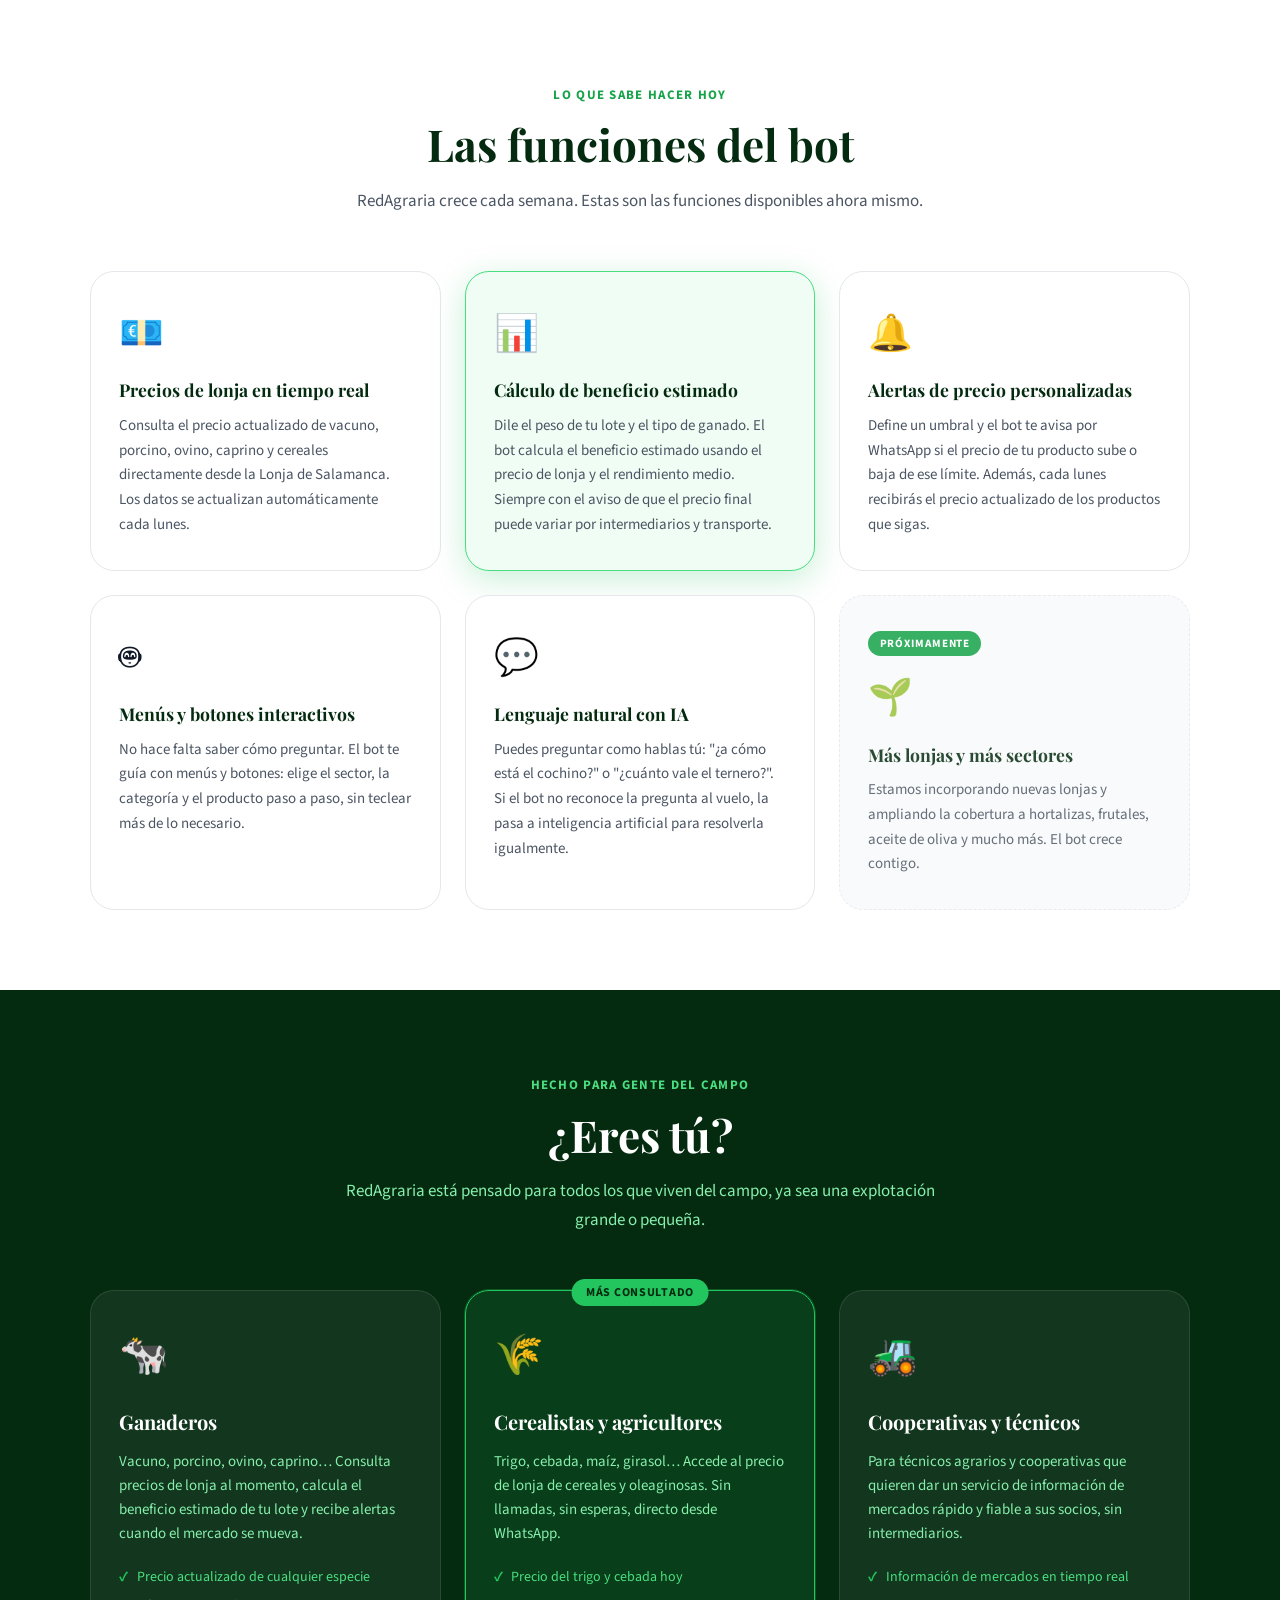
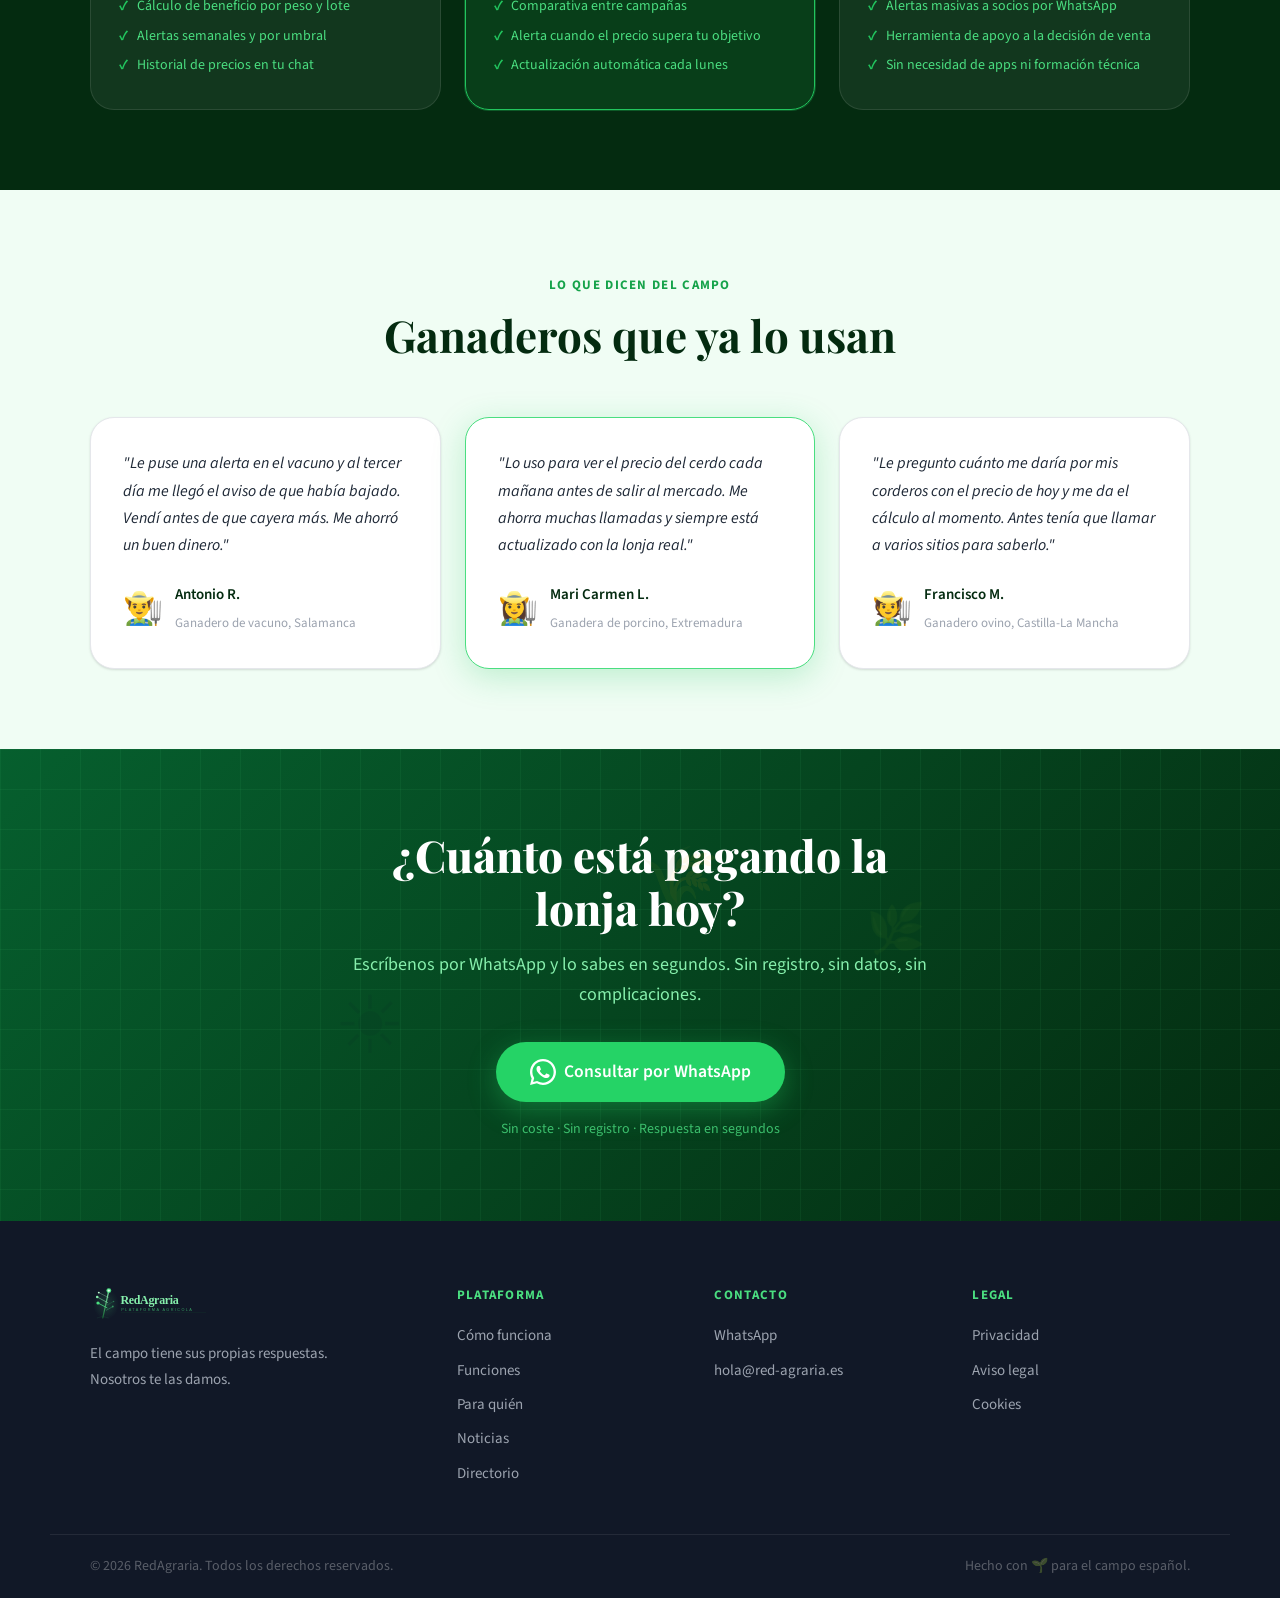
==== commit e44bc86b: "feat(web): landing v2 completa + despliegue en red-agraria.es - Corrige mockup WhatsApp (usuario/bot" ====
--- a/index.html
+++ b/index.html
@@ -11,8 +11,8 @@
   <meta property="og:title" content="RedAgraria — Plataforma Agrícola">
   <meta property="og:description" content="Precios de lonja, alertas y cálculos de beneficio directamente desde WhatsApp. Sin apps, sin registros.">
   <meta property="og:type" content="website">
-  <meta property="og:url" content="https://redagraria.es">
-  <meta property="og:image" content="assets/img/logo.svg">
+  <meta property="og:url" content="https://red-agraria.es">
+  <meta property="og:image" content="https://red-agraria.es/assets/img/logo.svg">
 
   <title>RedAgraria — Plataforma Agrícola</title>
 
@@ -353,7 +353,7 @@
           <h4>Contacto</h4>
           <!-- TODO: reemplazar con número WhatsApp real -->
           <a href="https://wa.me/34XXXXXXXXX" target="_blank" rel="noopener">WhatsApp</a>
-          <a href="mailto:hola@redagraria.es">hola@redagraria.es</a>
+          <a href="mailto:hola@red-agraria.es">hola@red-agraria.es</a>
         </div>
         <div class="footer__col">
           <h4>Legal</h4>
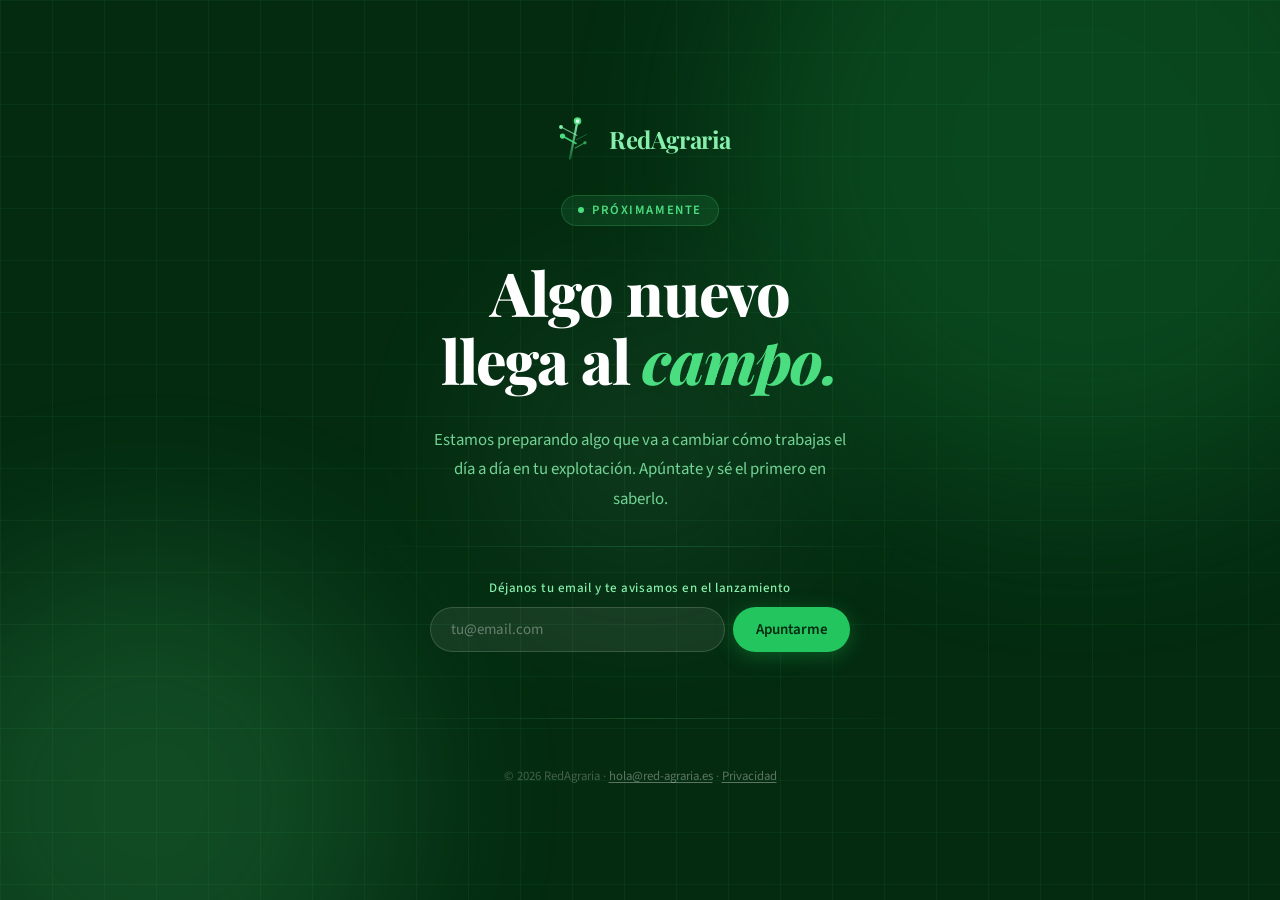
==== commit 3461b80f: "prod: coming-soon como página principal" ====
--- a/index.html
+++ b/index.html
@@ -3,374 +3,434 @@
 <head>
   <meta charset="UTF-8">
   <meta name="viewport" content="width=device-width, initial-scale=1.0">
-  <meta name="description" content="RedAgraria — La plataforma agrícola que conecta a ganaderos con precios de lonja, alertas y cálculos de beneficio directamente desde WhatsApp.">
-  <meta name="keywords" content="agricultura, ganadería, bot whatsapp, precios lonja, plataforma agraria, España">
-  <meta name="author" content="RedAgraria">
-
-  <!-- Open Graph -->
-  <meta property="og:title" content="RedAgraria — Plataforma Agrícola">
-  <meta property="og:description" content="Precios de lonja, alertas y cálculos de beneficio directamente desde WhatsApp. Sin apps, sin registros.">
+  <meta name="description" content="RedAgraria — La plataforma agrícola que está a punto de llegar. Apúntate para ser el primero en saberlo.">
+  <meta name="robots" content="noindex, nofollow">
+  <meta property="og:title" content="RedAgraria — Próximamente">
+  <meta property="og:description" content="Algo nuevo llega al campo español. Sé el primero en saberlo.">
   <meta property="og:type" content="website">
   <meta property="og:url" content="https://red-agraria.es">
-  <meta property="og:image" content="https://red-agraria.es/assets/img/logo.svg">
-
-  <title>RedAgraria — Plataforma Agrícola</title>
-
-  <link rel="icon" type="image/svg+xml" href="assets/img/favicon.svg">
+
+  <title>RedAgraria — Próximamente</title>
+  <link rel="icon" type="image/svg+xml" href="favicon.svg">
+  <link rel="shortcut icon" href="favicon.svg" type="image/svg+xml">
 
   <link rel="preconnect" href="https://fonts.googleapis.com">
   <link rel="preconnect" href="https://fonts.gstatic.com" crossorigin>
-  <link href="https://fonts.googleapis.com/css2?family=Playfair+Display:wght@700;800&family=Source+Sans+3:wght@300;400;500;600&display=swap" rel="stylesheet">
-
-  <link rel="stylesheet" href="assets/css/main.css">
-  <link rel="stylesheet" href="assets/css/features.css">
-  <link rel="stylesheet" href="assets/css/animations.css">
+  <link href="https://fonts.googleapis.com/css2?family=Playfair+Display:ital,wght@0,700;0,800;1,700&family=Source+Sans+3:wght@300;400;500&display=swap" rel="stylesheet">
+
+  <style>
+    /* ── TOKENS ───────────────────────────────────────── */
+    :root {
+      --g900: #042b10;
+      --g800: #065f2e;
+      --g700: #166534;
+      --g600: #16a34a;
+      --g500: #22c55e;
+      --g400: #4ade80;
+      --g300: #86efac;
+      --g100: #dcfce7;
+      --g50:  #f0fdf4;
+      --gray: #6b7280;
+      --white: #ffffff;
+      --font-d: 'Playfair Display', Georgia, serif;
+      --font-b: 'Source Sans 3', system-ui, sans-serif;
+      --ease: .22s cubic-bezier(.4,0,.2,1);
+    }
+
+    /* ── RESET ────────────────────────────────────────── */
+    *, *::before, *::after { box-sizing: border-box; margin: 0; padding: 0; }
+    html { height: 100%; }
+    body {
+      font-family: var(--font-b);
+      min-height: 100%;
+      background: var(--g900);
+      color: var(--white);
+      display: flex;
+      flex-direction: column;
+      align-items: center;
+      justify-content: center;
+      padding: 2rem 1.5rem;
+      overflow-x: hidden;
+      position: relative;
+    }
+
+    /* ── FONDO ANIMADO ────────────────────────────────── */
+    .bg {
+      position: fixed;
+      inset: 0;
+      z-index: 0;
+      overflow: hidden;
+      pointer-events: none;
+    }
+    .bg__blob {
+      position: absolute;
+      border-radius: 50%;
+      filter: blur(90px);
+      opacity: .18;
+      animation: drift 18s ease-in-out infinite alternate;
+    }
+    .bg__blob--1 {
+      width: 700px; height: 700px;
+      background: var(--g500);
+      top: -200px; right: -150px;
+      animation-duration: 22s;
+    }
+    .bg__blob--2 {
+      width: 500px; height: 500px;
+      background: var(--g400);
+      bottom: -150px; left: -100px;
+      animation-duration: 16s;
+      animation-direction: alternate-reverse;
+    }
+    .bg__blob--3 {
+      width: 300px; height: 300px;
+      background: var(--g300);
+      top: 50%; left: 50%;
+      transform: translate(-50%, -50%);
+      opacity: .08;
+      animation-duration: 28s;
+    }
+    .bg__grid {
+      position: absolute;
+      inset: 0;
+      background-image:
+        linear-gradient(rgba(74,222,128,.06) 1px, transparent 1px),
+        linear-gradient(90deg, rgba(74,222,128,.06) 1px, transparent 1px);
+      background-size: 52px 52px;
+    }
+    @keyframes drift {
+      from { transform: translate(0, 0) scale(1); }
+      to   { transform: translate(30px, 20px) scale(1.08); }
+    }
+
+    /* ── CONTENIDO ────────────────────────────────────── */
+    .content {
+      position: relative;
+      z-index: 1;
+      max-width: 560px;
+      width: 100%;
+      text-align: center;
+      display: flex;
+      flex-direction: column;
+      align-items: center;
+      gap: 2rem;
+    }
+
+    /* Logo */
+    .logo {
+      display: flex;
+      align-items: center;
+      gap: .75rem;
+      text-decoration: none;
+    }
+    .logo__icon {
+      width: 48px; height: 48px;
+    }
+    .logo__text {
+      font-family: var(--font-d);
+      font-size: 1.5rem;
+      font-weight: 700;
+      color: var(--g300);
+      letter-spacing: -.02em;
+    }
+
+    /* Eyebrow */
+    .eyebrow {
+      display: inline-flex;
+      align-items: center;
+      gap: .5rem;
+      font-size: .8rem;
+      font-weight: 600;
+      letter-spacing: .12em;
+      text-transform: uppercase;
+      color: var(--g400);
+      background: rgba(74,222,128,.1);
+      border: 1px solid rgba(74,222,128,.2);
+      padding: .35rem 1rem;
+      border-radius: 50px;
+    }
+    .eyebrow__dot {
+      width: 6px; height: 6px;
+      background: var(--g400);
+      border-radius: 50%;
+      animation: pulse 2s ease-in-out infinite;
+    }
+    @keyframes pulse {
+      0%, 100% { opacity: 1; transform: scale(1); }
+      50% { opacity: .5; transform: scale(.8); }
+    }
+
+    /* Título */
+    .title {
+      font-family: var(--font-d);
+      font-size: clamp(2.4rem, 6vw, 3.8rem);
+      font-weight: 800;
+      line-height: 1.12;
+      letter-spacing: -.02em;
+      color: var(--white);
+    }
+    .title em {
+      font-style: italic;
+      color: var(--g400);
+    }
+
+    /* Subtítulo */
+    .subtitle {
+      font-size: 1.05rem;
+      color: var(--g300);
+      line-height: 1.75;
+      max-width: 420px;
+      opacity: .85;
+    }
+
+    /* ── FORMULARIO ───────────────────────────────────── */
+    .form-wrap {
+      width: 100%;
+      max-width: 420px;
+    }
+    .form-label {
+      display: block;
+      font-size: .8125rem;
+      font-weight: 500;
+      color: var(--g300);
+      margin-bottom: .6rem;
+      letter-spacing: .04em;
+    }
+    .form-row {
+      display: flex;
+      gap: .5rem;
+    }
+    .form-input {
+      flex: 1;
+      font-family: var(--font-b);
+      font-size: .9375rem;
+      background: rgba(255,255,255,.07);
+      border: 1px solid rgba(255,255,255,.15);
+      border-radius: 50px;
+      padding: .7rem 1.25rem;
+      color: var(--white);
+      outline: none;
+      transition: border-color var(--ease), box-shadow var(--ease);
+    }
+    .form-input::placeholder { color: rgba(255,255,255,.35); }
+    .form-input:focus {
+      border-color: var(--g400);
+      box-shadow: 0 0 0 3px rgba(74,222,128,.15);
+    }
+    .form-btn {
+      font-family: var(--font-b);
+      font-size: .9375rem;
+      font-weight: 600;
+      background: var(--g500);
+      color: var(--g900);
+      border: none;
+      border-radius: 50px;
+      padding: .7rem 1.4rem;
+      cursor: pointer;
+      white-space: nowrap;
+      transition: background var(--ease), transform var(--ease), box-shadow var(--ease);
+      box-shadow: 0 4px 20px rgba(34,197,94,.3);
+    }
+    .form-btn:hover:not(:disabled) {
+      background: var(--g400);
+      transform: translateY(-1px);
+      box-shadow: 0 6px 28px rgba(34,197,94,.4);
+    }
+    .form-btn:disabled {
+      opacity: .6;
+      cursor: not-allowed;
+    }
+
+    /* Mensajes de estado */
+    .form-msg {
+      margin-top: .75rem;
+      font-size: .875rem;
+      min-height: 1.4rem;
+      transition: opacity var(--ease);
+    }
+    .form-msg--ok    { color: var(--g400); }
+    .form-msg--error { color: #f87171; }
+    .form-msg--dup   { color: var(--g300); }
+
+    /* ── SEPARADOR ────────────────────────────────────── */
+    .divider {
+      width: 100%;
+      height: 1px;
+      background: linear-gradient(90deg, transparent, rgba(74,222,128,.2), transparent);
+    }
+
+    /* ── FOOTER MÍNIMO ────────────────────────────────── */
+    .foot {
+      font-size: .8rem;
+      color: rgba(255,255,255,.25);
+      margin-top: 1rem;
+    }
+    .foot a {
+      color: rgba(255,255,255,.35);
+      text-decoration: underline;
+      text-underline-offset: 2px;
+      transition: color var(--ease);
+    }
+    .foot a:hover { color: var(--g400); }
+  </style>
 </head>
 <body>
 
-  <!-- NAVBAR -->
-  <header class="navbar" id="navbar">
-    <div class="container navbar__inner">
-      <a href="index.html" class="navbar__logo" aria-label="Inicio RedAgraria">
-        <img src="assets/img/logo.svg" alt="RedAgraria" height="48">
-      </a>
-      <nav class="navbar__links" aria-label="Navegación principal">
-        <a href="#como-funciona">Cómo funciona</a>
-        <a href="#funciones">Funciones</a>
-        <a href="#para-quien">Para quién</a>
-        <a href="blog.html">Noticias</a>
-        <a href="directorio.html">Directorio</a>
-      </nav>
-      <!-- TODO: reemplazar con número WhatsApp real (wa.me/34XXXXXXXXX) -->
-      <a href="https://wa.me/34XXXXXXXXX" class="btn btn--primary btn--sm" target="_blank" rel="noopener">
-        Hablar con el bot
-      </a>
-      <button class="navbar__burger" aria-label="Abrir menú" aria-expanded="false" aria-controls="mobile-menu">
-        <span></span><span></span><span></span>
-      </button>
+  <div class="bg" aria-hidden="true">
+    <div class="bg__grid"></div>
+    <div class="bg__blob bg__blob--1"></div>
+    <div class="bg__blob bg__blob--2"></div>
+    <div class="bg__blob bg__blob--3"></div>
+  </div>
+
+  <main class="content" role="main">
+
+    <!-- Logo -->
+    <div class="logo" aria-label="RedAgraria">
+      <svg class="logo__icon" viewBox="0 0 64 64" xmlns="http://www.w3.org/2000/svg" aria-hidden="true">
+        <defs>
+          <linearGradient id="ls" x1="0.5" y1="1" x2="0.5" y2="0">
+            <stop offset="0%" stop-color="#166534"/>
+            <stop offset="100%" stop-color="#86efac"/>
+          </linearGradient>
+        </defs>
+        <line x1="28" y1="58" x2="38" y2="8"  stroke="url(#ls)" stroke-width="3" stroke-linecap="round"/>
+        <line x1="36" y1="38" x2="18" y2="28" stroke="#4ade80" stroke-width="2.2" stroke-linecap="round" opacity="0.9"/>
+        <line x1="37" y1="27" x2="16" y2="16" stroke="#86efac" stroke-width="1.7" stroke-linecap="round" opacity="0.7"/>
+        <line x1="35" y1="44" x2="48" y2="37" stroke="#4ade80" stroke-width="1.6" stroke-linecap="round" opacity="0.55"/>
+        <line x1="36.5" y1="33" x2="50" y2="26" stroke="#4ade80" stroke-width="1.2" stroke-linecap="round" opacity="0.35"/>
+        <circle cx="18" cy="28" r="3.5" fill="#4ade80"/>
+        <circle cx="16" cy="16" r="2.6" fill="#86efac"/>
+        <circle cx="48" cy="37" r="2.2" fill="#4ade80" opacity="0.55"/>
+        <circle cx="38" cy="8"  r="5"   fill="#4ade80"/>
+        <circle cx="38" cy="8"  r="2.5" fill="#ffffff" opacity="0.85"/>
+      </svg>
+      <span class="logo__text">RedAgraria</span>
     </div>
-    <div class="navbar__mobile" id="mobile-menu" hidden aria-hidden="true">
-      <a href="#como-funciona">Cómo funciona</a>
-      <a href="#funciones">Funciones</a>
-      <a href="#para-quien">Para quién</a>
-      <a href="blog.html">Noticias</a>
-      <a href="directorio.html">Directorio</a>
-      <!-- TODO: reemplazar con número WhatsApp real -->
-      <a href="https://wa.me/34XXXXXXXXX" class="btn btn--primary" target="_blank" rel="noopener">Hablar con el bot</a>
+
+    <!-- Eyebrow -->
+    <span class="eyebrow">
+      <span class="eyebrow__dot" aria-hidden="true"></span>
+      Próximamente
+    </span>
+
+    <!-- Título -->
+    <h1 class="title">
+      Algo nuevo<br>llega al <em>campo.</em>
+    </h1>
+
+    <!-- Subtítulo -->
+    <p class="subtitle">
+      Estamos preparando algo que va a cambiar cómo trabajas el día a día en tu explotación. Apúntate y sé el primero en saberlo.
+    </p>
+
+    <div class="divider" aria-hidden="true"></div>
+
+    <!-- Formulario -->
+    <div class="form-wrap">
+      <label class="form-label" for="email-input">
+        Déjanos tu email y te avisamos en el lanzamiento
+      </label>
+      <div class="form-row">
+        <input
+          type="email"
+          id="email-input"
+          class="form-input"
+          placeholder="tu@email.com"
+          autocomplete="email"
+          aria-label="Tu dirección de email"
+          required
+        >
+        <button class="form-btn" id="form-btn" type="button">
+          Apuntarme
+        </button>
+      </div>
+      <p class="form-msg" id="form-msg" aria-live="polite" role="status"></p>
     </div>
-  </header>
-
-  <main>
-
-    <!-- HERO -->
-    <section class="hero" aria-labelledby="hero-title">
-      <div class="hero__bg" aria-hidden="true">
-        <div class="hero__blob hero__blob--1"></div>
-        <div class="hero__blob hero__blob--2"></div>
-        <div class="hero__grid"></div>
-      </div>
-      <div class="container hero__inner">
-        <div class="hero__content">
-          <span class="badge">🌱 Ahora disponible en WhatsApp</span>
-          <h1 id="hero-title" class="hero__title">
-            El campo tiene<br>
-            <em>sus propias respuestas.</em><br>
-            Nosotros te las damos.
-          </h1>
-          <p class="hero__sub">
-            RedAgraria es la plataforma que conecta a ganaderos y agricultores con precios de lonja, alertas y cálculos de beneficio al instante. Sin apps. Sin formularios. Solo WhatsApp.
-          </p>
-          <div class="hero__actions">
-            <!-- TODO: reemplazar con número WhatsApp real -->
-            <a href="https://wa.me/34XXXXXXXXX" class="btn btn--primary btn--lg" target="_blank" rel="noopener">
-              <svg width="22" height="22" viewBox="0 0 24 24" fill="currentColor" aria-hidden="true"><path d="M17.472 14.382c-.297-.149-1.758-.867-2.03-.967-.273-.099-.471-.148-.67.15-.197.297-.767.966-.94 1.164-.173.199-.347.223-.644.075-.297-.15-1.255-.463-2.39-1.475-.883-.788-1.48-1.761-1.653-2.059-.173-.297-.018-.458.13-.606.134-.133.298-.347.446-.52.149-.174.198-.298.298-.497.099-.198.05-.371-.025-.52-.075-.149-.669-1.612-.916-2.207-.242-.579-.487-.5-.669-.51-.173-.008-.371-.01-.57-.01-.198 0-.52.074-.792.372-.272.297-1.04 1.016-1.04 2.479 0 1.462 1.065 2.875 1.213 3.074.149.198 2.096 3.2 5.077 4.487.709.306 1.262.489 1.694.625.712.227 1.36.195 1.871.118.571-.085 1.758-.719 2.006-1.413.248-.694.248-1.289.173-1.413-.074-.124-.272-.198-.57-.347z"/><path d="M12 0C5.373 0 0 5.373 0 12c0 2.127.558 4.122 1.532 5.849L.073 23.927l6.244-1.637A11.945 11.945 0 0012 24c6.627 0 12-5.373 12-12S18.627 0 12 0zm0 21.818a9.8 9.8 0 01-5.031-1.382l-.36-.214-3.733.979.995-3.648-.235-.374A9.818 9.818 0 012.182 12C2.182 6.57 6.57 2.182 12 2.182S21.818 6.57 21.818 12 17.43 21.818 12 21.818z"/></svg>
-              Consulta gratis ahora
-            </a>
-            <a href="#como-funciona" class="btn btn--ghost btn--lg">Ver cómo funciona</a>
-          </div>
-          <div class="hero__trust">
-            <span>🐄 Ganadería</span>
-            <span>💶 Precios lonja</span>
-            <span>📊 Cálculo beneficio</span>
-            <span>🔔 Alertas precio</span>
-          </div>
-        </div>
-        <div class="hero__visual" aria-hidden="true">
-          <div class="wamock">
-            <div class="wamock__bar">
-              <div class="wamock__avatar">🤖</div>
-              <div>
-                <div class="wamock__name">RedAgraria Bot</div>
-                <div class="wamock__status">en línea</div>
-              </div>
-            </div>
-            <div class="wamock__chat">
-              <div class="wamock__msg wamock__msg--out">
-                Hola, buenos días 👋 ¿A cuánto está el cerdo hoy en la lonja?
-                <span class="wamock__time">09:14</span>
-              </div>
-              <div class="wamock__msg wamock__msg--in">
-                Buenos días 🌱 El precio del <strong>cerdo cebado</strong> en Lonja de Salamanca está a <strong>1,842 €/kg</strong>. ¿Quieres que te avise si sube o baja de un umbral?
-                <span class="wamock__time">09:14 ✓✓</span>
-              </div>
-              <div class="wamock__msg wamock__msg--out">
-                Sí, avísame si baja de 1,80 €/kg.
-                <span class="wamock__time">09:15</span>
-              </div>
-              <div class="wamock__msg wamock__msg--in">
-                ✅ Alerta guardada. Te avisaré si el cerdo cebado baja de <strong>1,80 €/kg</strong>. También recibirás el precio actualizado cada lunes 👍
-                <span class="wamock__time">09:15 ✓✓</span>
-              </div>
-              <div class="wamock__typing">
-                <span></span><span></span><span></span>
-              </div>
-            </div>
-          </div>
-        </div>
-      </div>
-      <a href="#como-funciona" class="hero__scroll" aria-label="Ir a cómo funciona">
-        <svg width="24" height="24" viewBox="0 0 24 24" fill="none" stroke="currentColor" stroke-width="2" stroke-linecap="round" stroke-linejoin="round"><polyline points="6 9 12 15 18 9"/></svg>
-      </a>
-    </section>
-
-    <!-- CÓMO FUNCIONA -->
-    <section class="section section--light" id="como-funciona" aria-labelledby="cf-title">
-      <div class="container">
-        <div class="section__header">
-          <span class="section__eyebrow">Simple como hablar con un vecino</span>
-          <h2 id="cf-title" class="section__title">Cómo funciona RedAgraria</h2>
-          <p class="section__sub">Sin instalaciones, sin registros, sin complicaciones. Solo WhatsApp.</p>
-        </div>
-        <ol class="steps" aria-label="Pasos para usar RedAgraria">
-          <li class="step">
-            <div class="step__num" aria-hidden="true">01</div>
-            <div class="step__icon" aria-hidden="true">📲</div>
-            <h3 class="step__title">Abre WhatsApp</h3>
-            <p class="step__text">Busca el contacto de RedAgraria o pulsa el botón de esta web. No hace falta ninguna app extra.</p>
-          </li>
-          <li class="step">
-            <div class="step__num" aria-hidden="true">02</div>
-            <div class="step__icon" aria-hidden="true">💬</div>
-            <h3 class="step__title">Escribe tu consulta</h3>
-            <p class="step__text">Pregunta como hablas tú: "¿A cuánto está el cerdo hoy?", "¿Cuánto ganaría con 20 terneros de 300 kg?", "Avísame si el vacuno sube de 5 €/kg."</p>
-          </li>
-          <li class="step">
-            <div class="step__num" aria-hidden="true">03</div>
-            <div class="step__icon" aria-hidden="true">⚡</div>
-            <h3 class="step__title">Respuesta al instante</h3>
-            <p class="step__text">El bot analiza tu pregunta y te da una respuesta práctica en segundos, con datos reales de lonja. Sin esperar, sin colas.</p>
-          </li>
-          <li class="step">
-            <div class="step__num" aria-hidden="true">04</div>
-            <div class="step__icon" aria-hidden="true">🔔</div>
-            <h3 class="step__title">Alertas automáticas</h3>
-            <p class="step__text">Configura tus umbrales de precio. Cada lunes recibirás la lonja actualizada y te avisaremos si el mercado se mueve a tu favor o en contra.</p>
-          </li>
-        </ol>
-      </div>
-    </section>
-
-    <!-- FUNCIONES DEL BOT -->
-    <section class="section" id="funciones" aria-labelledby="fn-title">
-      <div class="container">
-        <div class="section__header">
-          <span class="section__eyebrow">Lo que sabe hacer hoy</span>
-          <h2 id="fn-title" class="section__title">Las funciones del bot</h2>
-          <p class="section__sub">RedAgraria crece cada semana. Estas son las funciones disponibles ahora mismo.</p>
-        </div>
-        <div class="features">
-
-          <div class="feature-card">
-            <div class="feature-card__icon" aria-hidden="true">💶</div>
-            <h3 class="feature-card__title">Precios de lonja en tiempo real</h3>
-            <p class="feature-card__text">Consulta el precio actualizado de vacuno, porcino, ovino, caprino y cereales directamente desde la Lonja de Salamanca. Los datos se actualizan automáticamente cada lunes.</p>
-          </div>
-
-          <div class="feature-card feature-card--highlight">
-            <div class="feature-card__icon" aria-hidden="true">📊</div>
-            <h3 class="feature-card__title">Cálculo de beneficio estimado</h3>
-            <p class="feature-card__text">Dile el peso de tu lote y el tipo de ganado. El bot calcula el beneficio estimado usando el precio de lonja y el rendimiento medio. Siempre con el aviso de que el precio final puede variar por intermediarios y transporte.</p>
-          </div>
-
-          <div class="feature-card">
-            <div class="feature-card__icon" aria-hidden="true">🔔</div>
-            <h3 class="feature-card__title">Alertas de precio personalizadas</h3>
-            <p class="feature-card__text">Define un umbral y el bot te avisa por WhatsApp si el precio de tu producto sube o baja de ese límite. Además, cada lunes recibirás el precio actualizado de los productos que sigas.</p>
-          </div>
-
-          <div class="feature-card">
-            <div class="feature-card__icon" aria-hidden="true">🤖</div>
-            <h3 class="feature-card__title">Menús y botones interactivos</h3>
-            <p class="feature-card__text">No hace falta saber cómo preguntar. El bot te guía con menús y botones: elige el sector, la categoría y el producto paso a paso, sin teclear más de lo necesario.</p>
-          </div>
-
-          <div class="feature-card">
-            <div class="feature-card__icon" aria-hidden="true">💬</div>
-            <h3 class="feature-card__title">Lenguaje natural con IA</h3>
-            <p class="feature-card__text">Puedes preguntar como hablas tú: "¿a cómo está el cochino?" o "¿cuánto vale el ternero?". Si el bot no reconoce la pregunta al vuelo, la pasa a inteligencia artificial para resolverla igualmente.</p>
-          </div>
-
-          <div class="feature-card feature-card--soon">
-            <div class="feature-card__badge">Próximamente</div>
-            <div class="feature-card__icon" aria-hidden="true">🌱</div>
-            <h3 class="feature-card__title">Más lonjas y más sectores</h3>
-            <p class="feature-card__text">Estamos incorporando nuevas lonjas y ampliando la cobertura a hortalizas, frutales, aceite de oliva y mucho más. El bot crece contigo.</p>
-          </div>
-
-        </div>
-      </div>
-    </section>
-
-    <!-- PARA QUIÉN ES -->
-    <section class="section section--dark" id="para-quien" aria-labelledby="pq-title">
-      <div class="container">
-        <div class="section__header section__header--light">
-          <span class="section__eyebrow section__eyebrow--light">Hecho para gente del campo</span>
-          <h2 id="pq-title" class="section__title section__title--light">¿Eres tú?</h2>
-          <p class="section__sub section__sub--light">RedAgraria está pensado para todos los que viven del campo, ya sea una explotación grande o pequeña.</p>
-        </div>
-        <div class="profiles">
-          <article class="profile-card">
-            <div class="profile-card__icon" aria-hidden="true">🐄</div>
-            <h3 class="profile-card__title">Ganaderos</h3>
-            <p class="profile-card__text">Vacuno, porcino, ovino, caprino… Consulta precios de lonja al momento, calcula el beneficio estimado de tu lote y recibe alertas cuando el mercado se mueva.</p>
-            <ul class="profile-card__list" aria-label="Ejemplos de consultas para ganaderos">
-              <li>Precio actualizado de cualquier especie</li>
-              <li>Cálculo de beneficio por peso y lote</li>
-              <li>Alertas semanales y por umbral</li>
-              <li>Historial de precios en tu chat</li>
-            </ul>
-          </article>
-          <article class="profile-card profile-card--featured">
-            <div class="profile-card__badge">Más consultado</div>
-            <div class="profile-card__icon" aria-hidden="true">🌾</div>
-            <h3 class="profile-card__title">Cerealistas y agricultores</h3>
-            <p class="profile-card__text">Trigo, cebada, maíz, girasol… Accede al precio de lonja de cereales y oleaginosas. Sin llamadas, sin esperas, directo desde WhatsApp.</p>
-            <ul class="profile-card__list" aria-label="Ejemplos de consultas para cerealistas">
-              <li>Precio del trigo y cebada hoy</li>
-              <li>Comparativa entre campañas</li>
-              <li>Alerta cuando el precio supera tu objetivo</li>
-              <li>Actualización automática cada lunes</li>
-            </ul>
-          </article>
-          <article class="profile-card">
-            <div class="profile-card__icon" aria-hidden="true">🚜</div>
-            <h3 class="profile-card__title">Cooperativas y técnicos</h3>
-            <p class="profile-card__text">Para técnicos agrarios y cooperativas que quieren dar un servicio de información de mercados rápido y fiable a sus socios, sin intermediarios.</p>
-            <ul class="profile-card__list" aria-label="Ejemplos de consultas para cooperativas">
-              <li>Información de mercados en tiempo real</li>
-              <li>Alertas masivas a socios por WhatsApp</li>
-              <li>Herramienta de apoyo a la decisión de venta</li>
-              <li>Sin necesidad de apps ni formación técnica</li>
-            </ul>
-          </article>
-        </div>
-      </div>
-    </section>
-
-    <!-- TESTIMONIOS -->
-    <section class="section section--light" id="testimonios" aria-labelledby="test-title">
-      <div class="container">
-        <div class="section__header">
-          <span class="section__eyebrow">Lo que dicen del campo</span>
-          <h2 id="test-title" class="section__title">Ganaderos que ya lo usan</h2>
-        </div>
-        <div class="testimonials">
-          <blockquote class="testimonial">
-            <p class="testimonial__text">"Le puse una alerta en el vacuno y al tercer día me llegó el aviso de que había bajado. Vendí antes de que cayera más. Me ahorró un buen dinero."</p>
-            <footer class="testimonial__footer">
-              <div class="testimonial__avatar" aria-hidden="true">👨‍🌾</div>
-              <div>
-                <cite class="testimonial__name">Antonio R.</cite>
-                <span class="testimonial__role">Ganadero de vacuno, Salamanca</span>
-              </div>
-            </footer>
-          </blockquote>
-          <blockquote class="testimonial testimonial--featured">
-            <p class="testimonial__text">"Lo uso para ver el precio del cerdo cada mañana antes de salir al mercado. Me ahorra muchas llamadas y siempre está actualizado con la lonja real."</p>
-            <footer class="testimonial__footer">
-              <div class="testimonial__avatar" aria-hidden="true">👩‍🌾</div>
-              <div>
-                <cite class="testimonial__name">Mari Carmen L.</cite>
-                <span class="testimonial__role">Ganadera de porcino, Extremadura</span>
-              </div>
-            </footer>
-          </blockquote>
-          <blockquote class="testimonial">
-            <p class="testimonial__text">"Le pregunto cuánto me daría por mis corderos con el precio de hoy y me da el cálculo al momento. Antes tenía que llamar a varios sitios para saberlo."</p>
-            <footer class="testimonial__footer">
-              <div class="testimonial__avatar" aria-hidden="true">🧑‍🌾</div>
-              <div>
-                <cite class="testimonial__name">Francisco M.</cite>
-                <span class="testimonial__role">Ganadero ovino, Castilla-La Mancha</span>
-              </div>
-            </footer>
-          </blockquote>
-        </div>
-      </div>
-    </section>
-
-    <!-- CTA WHATSAPP -->
-    <section class="section cta-section" aria-labelledby="cta-title">
-      <div class="container cta-section__inner">
-        <div class="cta-section__content">
-          <h2 id="cta-title" class="cta-section__title">¿Cuánto está pagando la lonja hoy?</h2>
-          <p class="cta-section__sub">Escríbenos por WhatsApp y lo sabes en segundos. Sin registro, sin datos, sin complicaciones.</p>
-          <!-- TODO: reemplazar con número WhatsApp real (formato internacional, sin espacios ni +) -->
-          <a href="https://wa.me/34XXXXXXXXX?text=Hola%20RedAgraria%2C%20quiero%20saber%20el%20precio%20de%20la%20lonja" class="btn btn--whatsapp btn--xl" target="_blank" rel="noopener" aria-label="Consultar por WhatsApp">
-            <svg width="26" height="26" viewBox="0 0 24 24" fill="currentColor" aria-hidden="true"><path d="M17.472 14.382c-.297-.149-1.758-.867-2.03-.967-.273-.099-.471-.148-.67.15-.197.297-.767.966-.94 1.164-.173.199-.347.223-.644.075-.297-.15-1.255-.463-2.39-1.475-.883-.788-1.48-1.761-1.653-2.059-.173-.297-.018-.458.13-.606.134-.133.298-.347.446-.52.149-.174.198-.298.298-.497.099-.198.05-.371-.025-.52-.075-.149-.669-1.612-.916-2.207-.242-.579-.487-.5-.669-.51-.173-.008-.371-.01-.57-.01-.198 0-.52.074-.792.372-.272.297-1.04 1.016-1.04 2.479 0 1.462 1.065 2.875 1.213 3.074.149.198 2.096 3.2 5.077 4.487.709.306 1.262.489 1.694.625.712.227 1.36.195 1.871.118.571-.085 1.758-.719 2.006-1.413.248-.694.248-1.289.173-1.413-.074-.124-.272-.198-.57-.347z"/><path d="M12 0C5.373 0 0 5.373 0 12c0 2.127.558 4.122 1.532 5.849L.073 23.927l6.244-1.637A11.945 11.945 0 0012 24c6.627 0 12-5.373 12-12S18.627 0 12 0zm0 21.818a9.8 9.8 0 01-5.031-1.382l-.36-.214-3.733.979.995-3.648-.235-.374A9.818 9.818 0 012.182 12C2.182 6.57 6.57 2.182 12 2.182S21.818 6.57 21.818 12 17.43 21.818 12 21.818z"/></svg>
-            Consultar por WhatsApp
-          </a>
-          <p class="cta-section__note">Sin coste · Sin registro · Respuesta en segundos</p>
-        </div>
-        <div class="cta-section__deco" aria-hidden="true">
-          <span class="cta-deco">🌾</span>
-          <span class="cta-deco cta-deco--2">🌿</span>
-          <span class="cta-deco cta-deco--3">☀️</span>
-        </div>
-      </div>
-    </section>
+
+    <div class="divider" aria-hidden="true"></div>
+
+    <!-- Footer mínimo -->
+    <p class="foot">
+      © <span id="year"></span> RedAgraria ·
+      <a href="mailto:hola@red-agraria.es">hola@red-agraria.es</a> ·
+      <a href="privacidad.html">Privacidad</a>
+    </p>
 
   </main>
 
-  <!-- FOOTER -->
-  <footer class="footer" role="contentinfo">
-    <div class="container footer__inner">
-      <div class="footer__brand">
-        <img src="assets/img/logo-dark.svg" alt="RedAgraria" height="40">
-        <p class="footer__tagline">El campo tiene sus propias respuestas.<br>Nosotros te las damos.</p>
-      </div>
-      <nav class="footer__nav" aria-label="Navegación footer">
-        <div class="footer__col">
-          <h4>Plataforma</h4>
-          <a href="#como-funciona">Cómo funciona</a>
-          <a href="#funciones">Funciones</a>
-          <a href="#para-quien">Para quién</a>
-          <a href="blog.html">Noticias</a>
-          <a href="directorio.html">Directorio</a>
-        </div>
-        <div class="footer__col">
-          <h4>Contacto</h4>
-          <!-- TODO: reemplazar con número WhatsApp real -->
-          <a href="https://wa.me/34XXXXXXXXX" target="_blank" rel="noopener">WhatsApp</a>
-          <a href="mailto:hola@red-agraria.es">hola@red-agraria.es</a>
-        </div>
-        <div class="footer__col">
-          <h4>Legal</h4>
-          <a href="privacidad.html">Privacidad</a>
-          <a href="aviso-legal.html">Aviso legal</a>
-          <a href="cookies.html">Cookies</a>
-        </div>
-      </nav>
-    </div>
-    <div class="footer__bottom">
-      <div class="container">
-        <p>© <span id="year"></span> RedAgraria. Todos los derechos reservados.</p>
-        <p>Hecho con 🌱 para el campo español.</p>
-      </div>
-    </div>
-  </footer>
-
-  <script src="assets/js/main.js"></script>
+  <script>
+    // ── Año dinámico ────────────────────────────────────
+    document.getElementById('year').textContent = new Date().getFullYear();
+
+    // ── Config Supabase ─────────────────────────────────
+    const SUPA_URL = 'https://dqtjkdnbbhkpdoznmijv.supabase.co';
+    const SUPA_KEY = 'sb_publishable_xHwb6HlpJe-rRYFiKJWdqg_7u_HUwXN';
+
+    // ── Guardar email ───────────────────────────────────
+    const input  = document.getElementById('email-input');
+    const btn    = document.getElementById('form-btn');
+    const msgEl  = document.getElementById('form-msg');
+
+    function setMsg(text, type) {
+      msgEl.textContent = text;
+      msgEl.className   = `form-msg form-msg--${type}`;
+    }
+
+    function validarEmail(email) {
+      return /^[^\s@]+@[^\s@]+\.[^\s@]+$/.test(email);
+    }
+
+    btn.addEventListener('click', async () => {
+      const email = input.value.trim();
+
+      if (!validarEmail(email)) {
+        setMsg('Introduce un email válido.', 'error');
+        input.focus();
+        return;
+      }
+
+      btn.disabled = true;
+      btn.textContent = 'Guardando...';
+      setMsg('', '');
+
+      try {
+        const res = await fetch(`${SUPA_URL}/rest/v1/lista_espera`, {
+          method: 'POST',
+          headers: {
+            'Content-Type': 'application/json',
+            'apikey': SUPA_KEY,
+            'Authorization': `Bearer ${SUPA_KEY}`,
+            'Prefer': 'return=minimal'
+          },
+          body: JSON.stringify({ email, origen: 'web_coming_soon' })
+        });
+
+        if (res.status === 201) {
+          setMsg('✅ ¡Apuntado! Te avisaremos en el lanzamiento.', 'ok');
+          input.value = '';
+          btn.textContent = '¡Listo!';
+        } else if (res.status === 409) {
+          // Email duplicado (UNIQUE constraint)
+          setMsg('Ya estás en la lista. ¡Pronto tendrás noticias!', 'dup');
+          btn.disabled = false;
+          btn.textContent = 'Apuntarme';
+        } else {
+          throw new Error(`HTTP ${res.status}`);
+        }
+      } catch (err) {
+        console.error('Error guardando email:', err);
+        setMsg('Algo ha fallado. Inténtalo de nuevo o escríbenos.', 'error');
+        btn.disabled = false;
+        btn.textContent = 'Apuntarme';
+      }
+    });
+
+    // Enviar con Enter
+    input.addEventListener('keydown', e => {
+      if (e.key === 'Enter') btn.click();
+    });
+  </script>
+
 </body>
 </html>
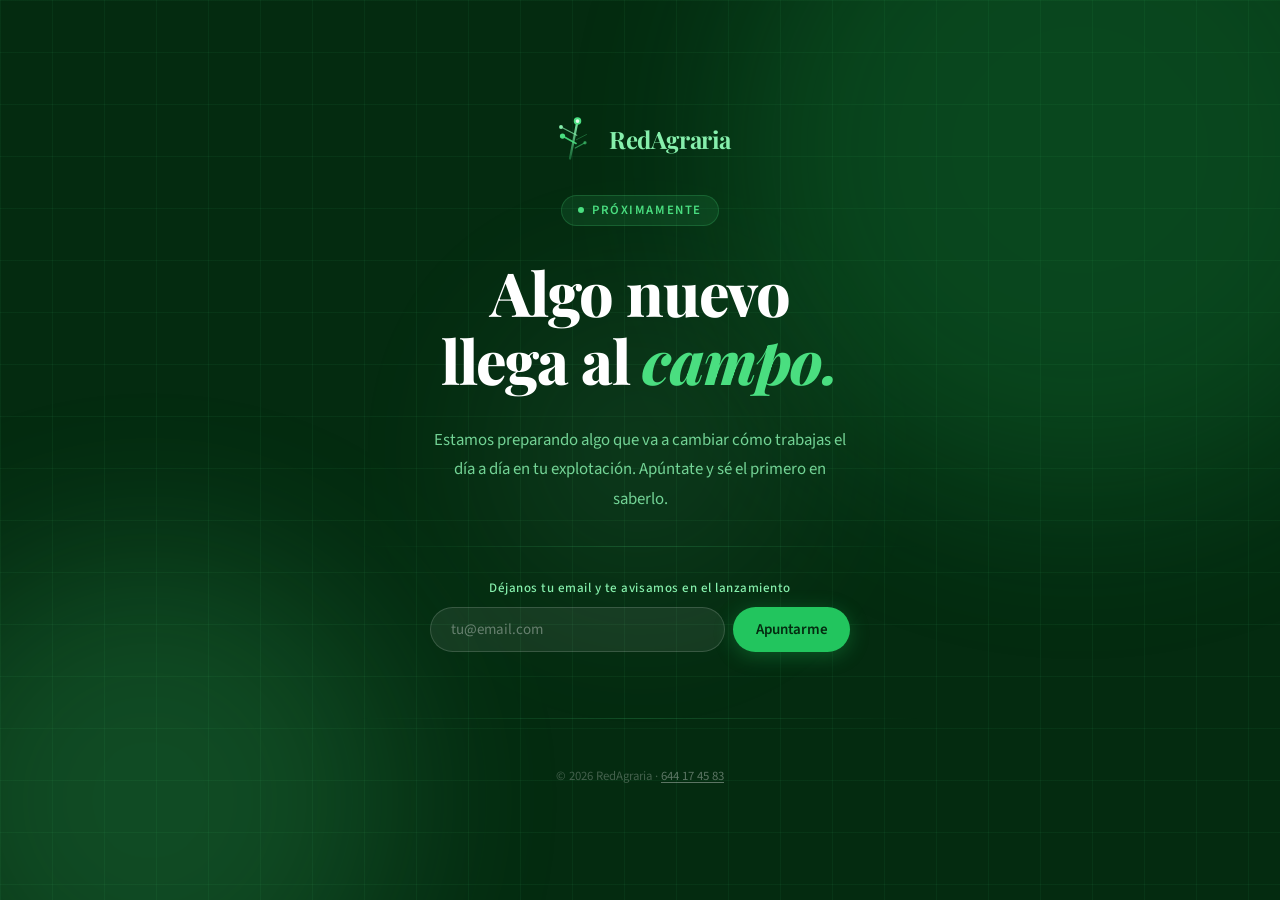
==== commit 48411d8e: "prod: actualiza coming-soon corregido" ====
--- a/index.html
+++ b/index.html
@@ -353,8 +353,7 @@
     <!-- Footer mínimo -->
     <p class="foot">
       © <span id="year"></span> RedAgraria ·
-      <a href="mailto:hola@red-agraria.es">hola@red-agraria.es</a> ·
-      <a href="privacidad.html">Privacidad</a>
+      <a href="tel:+34644174583">644 17 45 83</a>
     </p>
 
   </main>
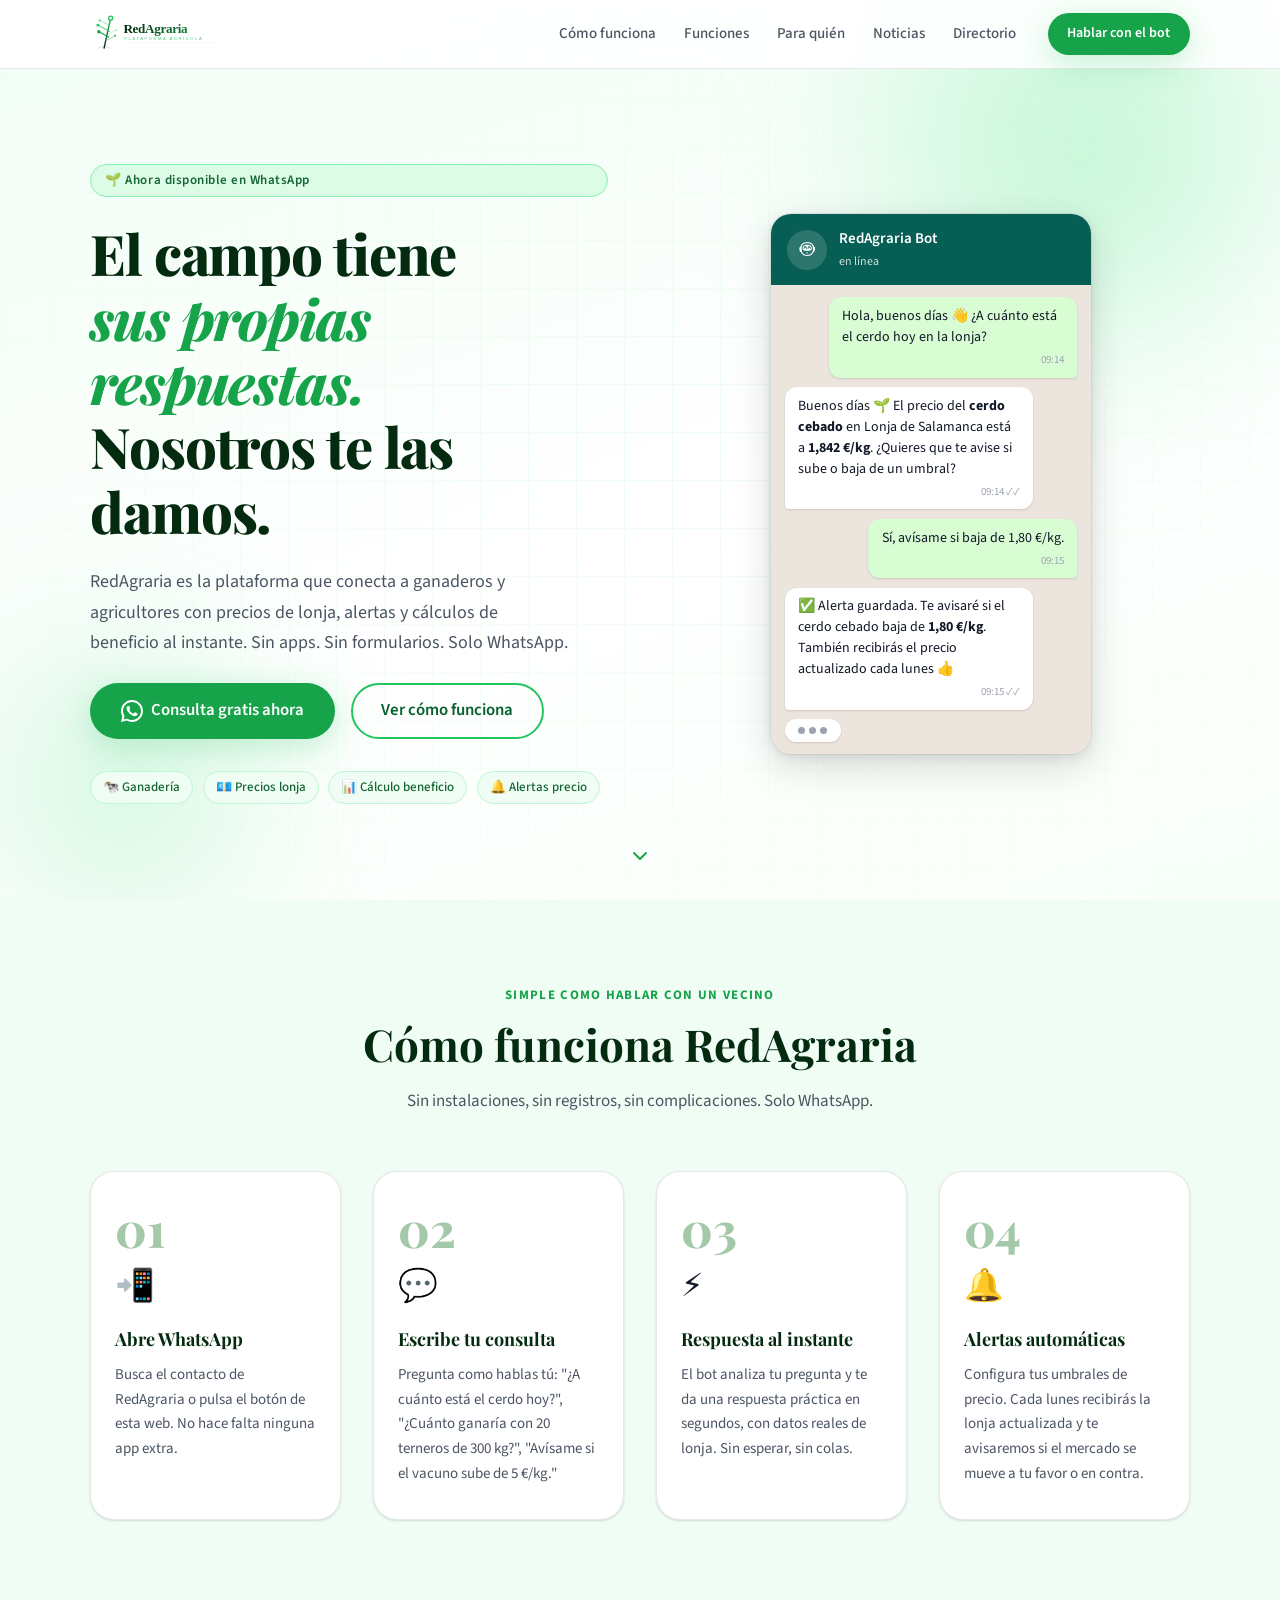
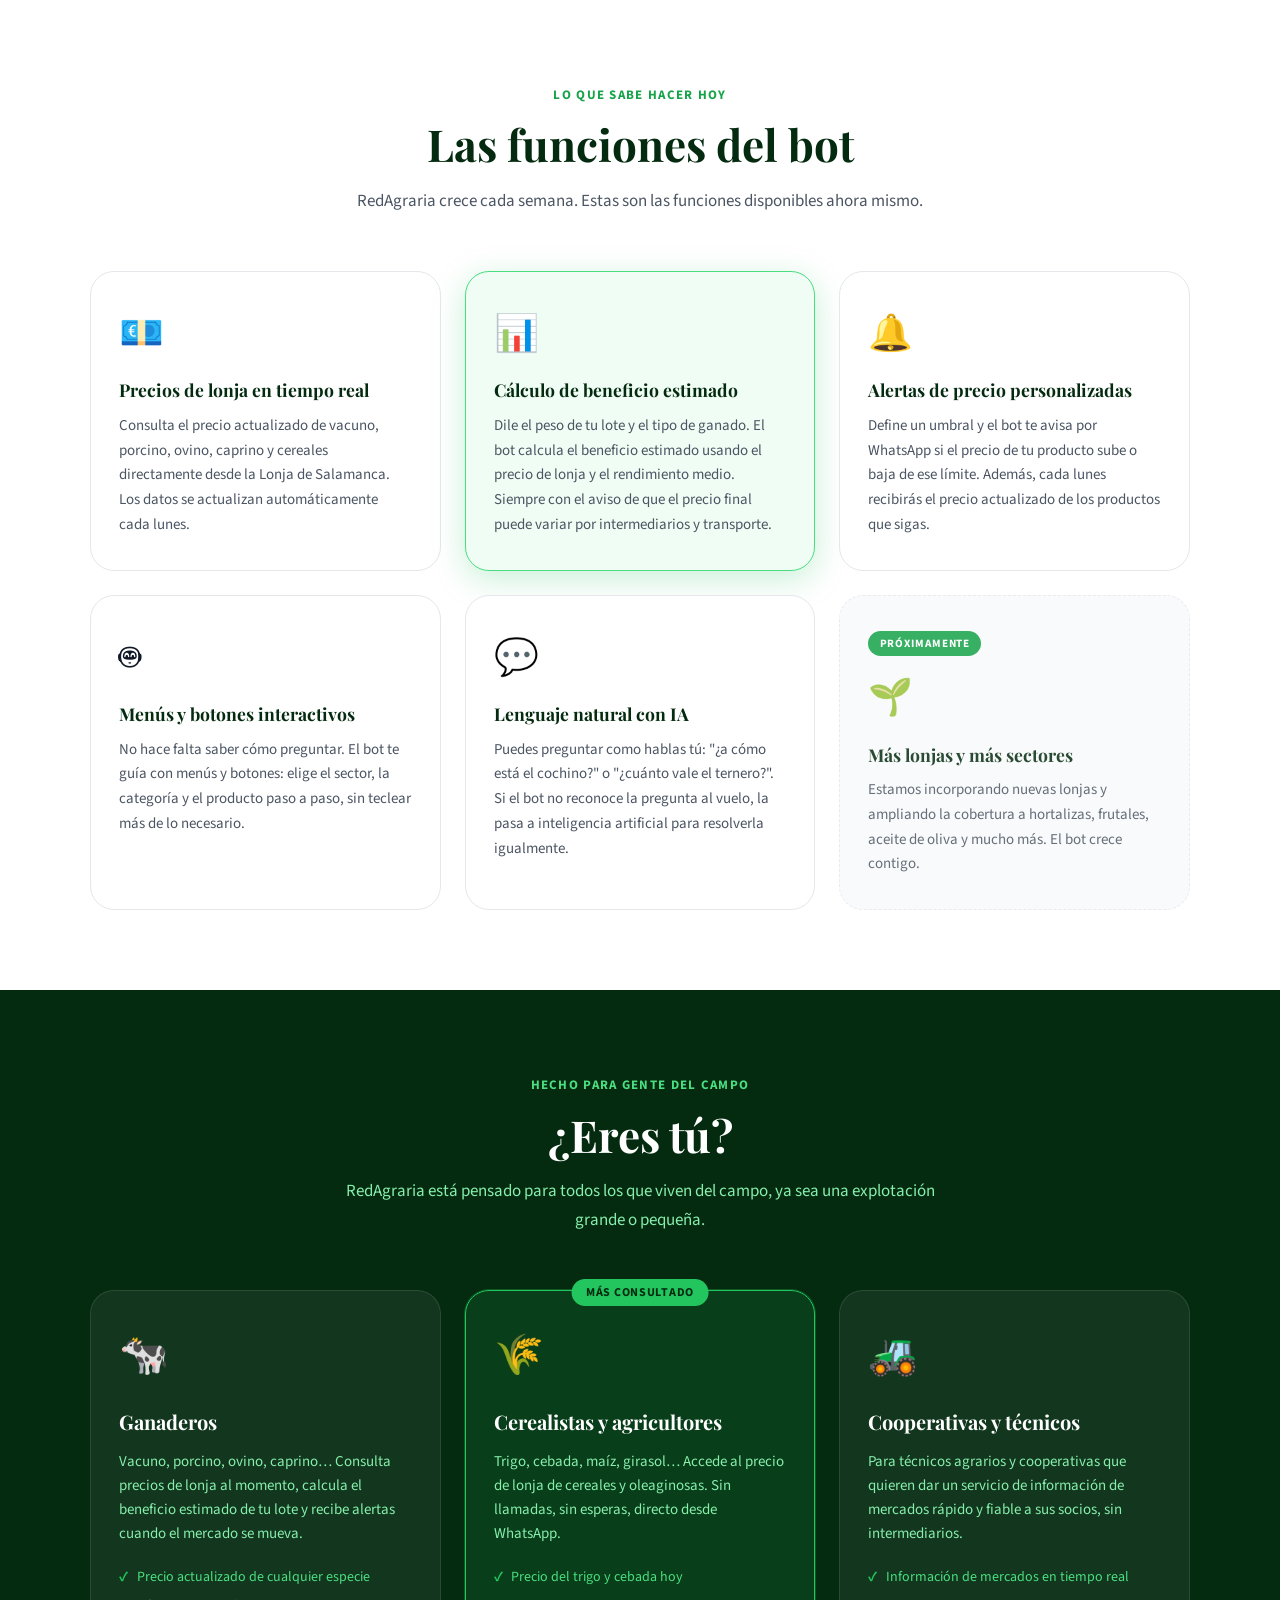
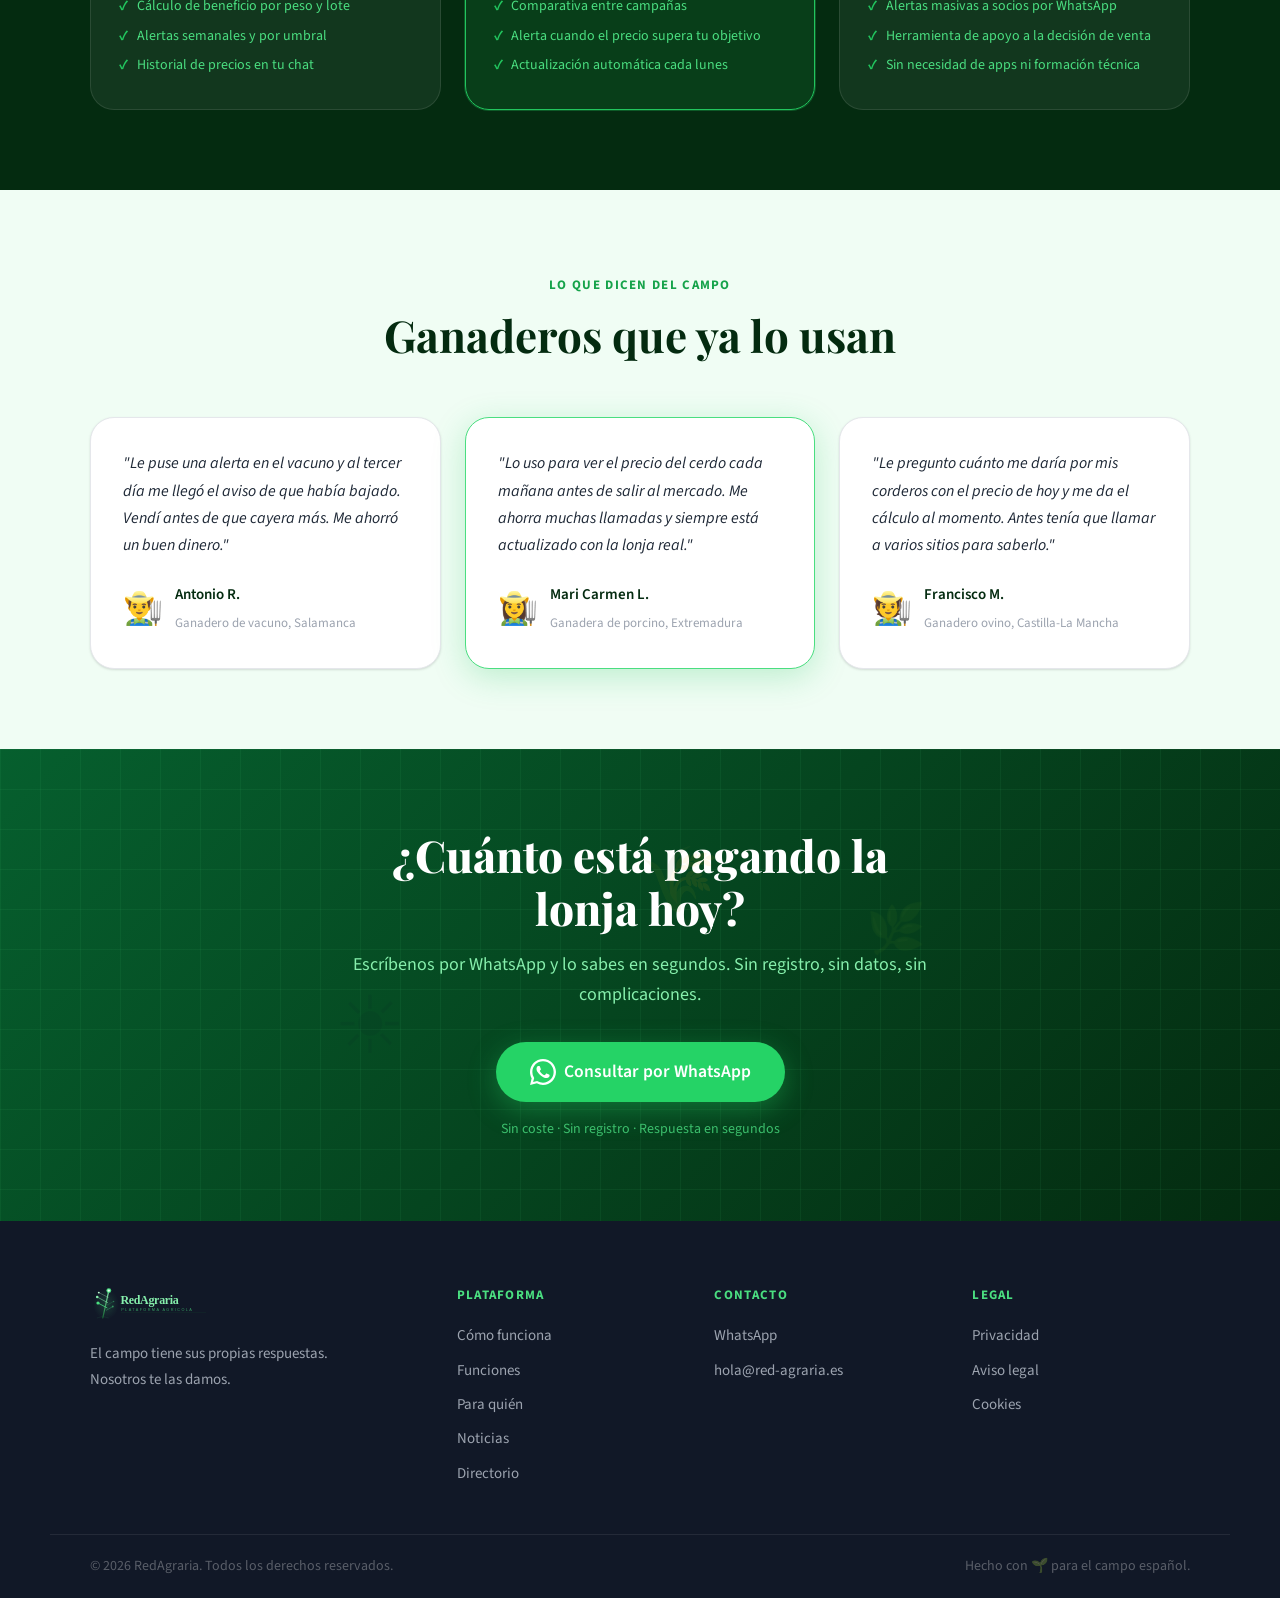
==== commit dbdf9688: "feat(web): actualiza enlaces de WhatsApp, mejora SEO y accesibilidad - Se reemplaza el número de Wha" ====
--- a/index.html
+++ b/index.html
@@ -3,433 +3,405 @@
 <head>
   <meta charset="UTF-8">
   <meta name="viewport" content="width=device-width, initial-scale=1.0">
-  <meta name="description" content="RedAgraria — La plataforma agrícola que está a punto de llegar. Apúntate para ser el primero en saberlo.">
-  <meta name="robots" content="noindex, nofollow">
-  <meta property="og:title" content="RedAgraria — Próximamente">
-  <meta property="og:description" content="Algo nuevo llega al campo español. Sé el primero en saberlo.">
+  <meta name="description" content="RedAgraria — La plataforma agrícola que conecta a ganaderos con precios de lonja, alertas y cálculos de beneficio directamente desde WhatsApp.">
+  <meta name="keywords" content="agricultura, ganadería, bot whatsapp, precios lonja, plataforma agraria, España">
+  <meta name="author" content="RedAgraria">
+  <meta name="theme-color" content="#042b10">
+  <link rel="canonical" href="https://red-agraria.es/">
+
+  <!-- Open Graph -->
+  <meta property="og:title" content="RedAgraria — Plataforma Agrícola">
+  <meta property="og:description" content="Precios de lonja, alertas y cálculos de beneficio directamente desde WhatsApp. Sin apps, sin registros.">
   <meta property="og:type" content="website">
-  <meta property="og:url" content="https://red-agraria.es">
-
-  <title>RedAgraria — Próximamente</title>
+  <meta property="og:url" content="https://red-agraria.es/">
+  <meta property="og:image" content="https://red-agraria.es/assets/img/og-image.png">
+  <meta property="og:image:width" content="1200">
+  <meta property="og:image:height" content="630">
+  <meta property="og:locale" content="es_ES">
+  <meta name="twitter:card" content="summary_large_image">
+  <meta name="twitter:title" content="RedAgraria — Plataforma Agrícola">
+  <meta name="twitter:description" content="Precios de lonja, alertas y cálculos de beneficio directamente desde WhatsApp.">
+  <meta name="twitter:image" content="https://red-agraria.es/assets/img/og-image.png">
+
+  <title>RedAgraria — Plataforma Agrícola</title>
+
   <link rel="icon" type="image/svg+xml" href="favicon.svg">
   <link rel="shortcut icon" href="favicon.svg" type="image/svg+xml">
+  <link rel="apple-touch-icon" href="favicon.svg">
 
   <link rel="preconnect" href="https://fonts.googleapis.com">
   <link rel="preconnect" href="https://fonts.gstatic.com" crossorigin>
-  <link href="https://fonts.googleapis.com/css2?family=Playfair+Display:ital,wght@0,700;0,800;1,700&family=Source+Sans+3:wght@300;400;500&display=swap" rel="stylesheet">
-
-  <style>
-    /* ── TOKENS ───────────────────────────────────────── */
-    :root {
-      --g900: #042b10;
-      --g800: #065f2e;
-      --g700: #166534;
-      --g600: #16a34a;
-      --g500: #22c55e;
-      --g400: #4ade80;
-      --g300: #86efac;
-      --g100: #dcfce7;
-      --g50:  #f0fdf4;
-      --gray: #6b7280;
-      --white: #ffffff;
-      --font-d: 'Playfair Display', Georgia, serif;
-      --font-b: 'Source Sans 3', system-ui, sans-serif;
-      --ease: .22s cubic-bezier(.4,0,.2,1);
-    }
-
-    /* ── RESET ────────────────────────────────────────── */
-    *, *::before, *::after { box-sizing: border-box; margin: 0; padding: 0; }
-    html { height: 100%; }
-    body {
-      font-family: var(--font-b);
-      min-height: 100%;
-      background: var(--g900);
-      color: var(--white);
-      display: flex;
-      flex-direction: column;
-      align-items: center;
-      justify-content: center;
-      padding: 2rem 1.5rem;
-      overflow-x: hidden;
-      position: relative;
-    }
-
-    /* ── FONDO ANIMADO ────────────────────────────────── */
-    .bg {
-      position: fixed;
-      inset: 0;
-      z-index: 0;
-      overflow: hidden;
-      pointer-events: none;
-    }
-    .bg__blob {
-      position: absolute;
-      border-radius: 50%;
-      filter: blur(90px);
-      opacity: .18;
-      animation: drift 18s ease-in-out infinite alternate;
-    }
-    .bg__blob--1 {
-      width: 700px; height: 700px;
-      background: var(--g500);
-      top: -200px; right: -150px;
-      animation-duration: 22s;
-    }
-    .bg__blob--2 {
-      width: 500px; height: 500px;
-      background: var(--g400);
-      bottom: -150px; left: -100px;
-      animation-duration: 16s;
-      animation-direction: alternate-reverse;
-    }
-    .bg__blob--3 {
-      width: 300px; height: 300px;
-      background: var(--g300);
-      top: 50%; left: 50%;
-      transform: translate(-50%, -50%);
-      opacity: .08;
-      animation-duration: 28s;
-    }
-    .bg__grid {
-      position: absolute;
-      inset: 0;
-      background-image:
-        linear-gradient(rgba(74,222,128,.06) 1px, transparent 1px),
-        linear-gradient(90deg, rgba(74,222,128,.06) 1px, transparent 1px);
-      background-size: 52px 52px;
-    }
-    @keyframes drift {
-      from { transform: translate(0, 0) scale(1); }
-      to   { transform: translate(30px, 20px) scale(1.08); }
-    }
-
-    /* ── CONTENIDO ────────────────────────────────────── */
-    .content {
-      position: relative;
-      z-index: 1;
-      max-width: 560px;
-      width: 100%;
-      text-align: center;
-      display: flex;
-      flex-direction: column;
-      align-items: center;
-      gap: 2rem;
-    }
-
-    /* Logo */
-    .logo {
-      display: flex;
-      align-items: center;
-      gap: .75rem;
-      text-decoration: none;
-    }
-    .logo__icon {
-      width: 48px; height: 48px;
-    }
-    .logo__text {
-      font-family: var(--font-d);
-      font-size: 1.5rem;
-      font-weight: 700;
-      color: var(--g300);
-      letter-spacing: -.02em;
-    }
-
-    /* Eyebrow */
-    .eyebrow {
-      display: inline-flex;
-      align-items: center;
-      gap: .5rem;
-      font-size: .8rem;
-      font-weight: 600;
-      letter-spacing: .12em;
-      text-transform: uppercase;
-      color: var(--g400);
-      background: rgba(74,222,128,.1);
-      border: 1px solid rgba(74,222,128,.2);
-      padding: .35rem 1rem;
-      border-radius: 50px;
-    }
-    .eyebrow__dot {
-      width: 6px; height: 6px;
-      background: var(--g400);
-      border-radius: 50%;
-      animation: pulse 2s ease-in-out infinite;
-    }
-    @keyframes pulse {
-      0%, 100% { opacity: 1; transform: scale(1); }
-      50% { opacity: .5; transform: scale(.8); }
-    }
-
-    /* Título */
-    .title {
-      font-family: var(--font-d);
-      font-size: clamp(2.4rem, 6vw, 3.8rem);
-      font-weight: 800;
-      line-height: 1.12;
-      letter-spacing: -.02em;
-      color: var(--white);
-    }
-    .title em {
-      font-style: italic;
-      color: var(--g400);
-    }
-
-    /* Subtítulo */
-    .subtitle {
-      font-size: 1.05rem;
-      color: var(--g300);
-      line-height: 1.75;
-      max-width: 420px;
-      opacity: .85;
-    }
-
-    /* ── FORMULARIO ───────────────────────────────────── */
-    .form-wrap {
-      width: 100%;
-      max-width: 420px;
-    }
-    .form-label {
-      display: block;
-      font-size: .8125rem;
-      font-weight: 500;
-      color: var(--g300);
-      margin-bottom: .6rem;
-      letter-spacing: .04em;
-    }
-    .form-row {
-      display: flex;
-      gap: .5rem;
-    }
-    .form-input {
-      flex: 1;
-      font-family: var(--font-b);
-      font-size: .9375rem;
-      background: rgba(255,255,255,.07);
-      border: 1px solid rgba(255,255,255,.15);
-      border-radius: 50px;
-      padding: .7rem 1.25rem;
-      color: var(--white);
-      outline: none;
-      transition: border-color var(--ease), box-shadow var(--ease);
-    }
-    .form-input::placeholder { color: rgba(255,255,255,.35); }
-    .form-input:focus {
-      border-color: var(--g400);
-      box-shadow: 0 0 0 3px rgba(74,222,128,.15);
-    }
-    .form-btn {
-      font-family: var(--font-b);
-      font-size: .9375rem;
-      font-weight: 600;
-      background: var(--g500);
-      color: var(--g900);
-      border: none;
-      border-radius: 50px;
-      padding: .7rem 1.4rem;
-      cursor: pointer;
-      white-space: nowrap;
-      transition: background var(--ease), transform var(--ease), box-shadow var(--ease);
-      box-shadow: 0 4px 20px rgba(34,197,94,.3);
-    }
-    .form-btn:hover:not(:disabled) {
-      background: var(--g400);
-      transform: translateY(-1px);
-      box-shadow: 0 6px 28px rgba(34,197,94,.4);
-    }
-    .form-btn:disabled {
-      opacity: .6;
-      cursor: not-allowed;
-    }
-
-    /* Mensajes de estado */
-    .form-msg {
-      margin-top: .75rem;
-      font-size: .875rem;
-      min-height: 1.4rem;
-      transition: opacity var(--ease);
-    }
-    .form-msg--ok    { color: var(--g400); }
-    .form-msg--error { color: #f87171; }
-    .form-msg--dup   { color: var(--g300); }
-
-    /* ── SEPARADOR ────────────────────────────────────── */
-    .divider {
-      width: 100%;
-      height: 1px;
-      background: linear-gradient(90deg, transparent, rgba(74,222,128,.2), transparent);
-    }
-
-    /* ── FOOTER MÍNIMO ────────────────────────────────── */
-    .foot {
-      font-size: .8rem;
-      color: rgba(255,255,255,.25);
-      margin-top: 1rem;
-    }
-    .foot a {
-      color: rgba(255,255,255,.35);
-      text-decoration: underline;
-      text-underline-offset: 2px;
-      transition: color var(--ease);
-    }
-    .foot a:hover { color: var(--g400); }
-  </style>
+  <link href="https://fonts.googleapis.com/css2?family=Playfair+Display:wght@700;800&family=Source+Sans+3:wght@300;400;500;600&display=swap" rel="stylesheet">
+
+  <link rel="stylesheet" href="assets/css/main.css">
+  <link rel="stylesheet" href="assets/css/features.css">
+  <link rel="stylesheet" href="assets/css/animations.css">
 </head>
 <body>
-
-  <div class="bg" aria-hidden="true">
-    <div class="bg__grid"></div>
-    <div class="bg__blob bg__blob--1"></div>
-    <div class="bg__blob bg__blob--2"></div>
-    <div class="bg__blob bg__blob--3"></div>
-  </div>
-
-  <main class="content" role="main">
-
-    <!-- Logo -->
-    <div class="logo" aria-label="RedAgraria">
-      <svg class="logo__icon" viewBox="0 0 64 64" xmlns="http://www.w3.org/2000/svg" aria-hidden="true">
-        <defs>
-          <linearGradient id="ls" x1="0.5" y1="1" x2="0.5" y2="0">
-            <stop offset="0%" stop-color="#166534"/>
-            <stop offset="100%" stop-color="#86efac"/>
-          </linearGradient>
-        </defs>
-        <line x1="28" y1="58" x2="38" y2="8"  stroke="url(#ls)" stroke-width="3" stroke-linecap="round"/>
-        <line x1="36" y1="38" x2="18" y2="28" stroke="#4ade80" stroke-width="2.2" stroke-linecap="round" opacity="0.9"/>
-        <line x1="37" y1="27" x2="16" y2="16" stroke="#86efac" stroke-width="1.7" stroke-linecap="round" opacity="0.7"/>
-        <line x1="35" y1="44" x2="48" y2="37" stroke="#4ade80" stroke-width="1.6" stroke-linecap="round" opacity="0.55"/>
-        <line x1="36.5" y1="33" x2="50" y2="26" stroke="#4ade80" stroke-width="1.2" stroke-linecap="round" opacity="0.35"/>
-        <circle cx="18" cy="28" r="3.5" fill="#4ade80"/>
-        <circle cx="16" cy="16" r="2.6" fill="#86efac"/>
-        <circle cx="48" cy="37" r="2.2" fill="#4ade80" opacity="0.55"/>
-        <circle cx="38" cy="8"  r="5"   fill="#4ade80"/>
-        <circle cx="38" cy="8"  r="2.5" fill="#ffffff" opacity="0.85"/>
-      </svg>
-      <span class="logo__text">RedAgraria</span>
+  <a class="skip-link" href="#main-content">Ir al contenido</a>
+
+  <!-- NAVBAR -->
+  <header class="navbar" id="navbar">
+    <div class="container navbar__inner">
+      <a href="index.html" class="navbar__logo" aria-label="Inicio RedAgraria">
+        <img src="assets/img/logo.svg" alt="RedAgraria" height="48">
+      </a>
+      <nav class="navbar__links" aria-label="Navegación principal">
+        <a href="#como-funciona">Cómo funciona</a>
+        <a href="#funciones">Funciones</a>
+        <a href="#para-quien">Para quién</a>
+        <a href="blog.html">Noticias</a>
+        <a href="directorio.html">Directorio</a>
+      </nav>
+      <a href="https://wa.me/34644174583" class="btn btn--primary btn--sm js-redagraria-wa" target="_blank" rel="noopener">
+        Hablar con el bot
+      </a>
+      <button class="navbar__burger" aria-label="Abrir menú" aria-expanded="false" aria-controls="mobile-menu">
+        <span></span><span></span><span></span>
+      </button>
     </div>
-
-    <!-- Eyebrow -->
-    <span class="eyebrow">
-      <span class="eyebrow__dot" aria-hidden="true"></span>
-      Próximamente
-    </span>
-
-    <!-- Título -->
-    <h1 class="title">
-      Algo nuevo<br>llega al <em>campo.</em>
-    </h1>
-
-    <!-- Subtítulo -->
-    <p class="subtitle">
-      Estamos preparando algo que va a cambiar cómo trabajas el día a día en tu explotación. Apúntate y sé el primero en saberlo.
-    </p>
-
-    <div class="divider" aria-hidden="true"></div>
-
-    <!-- Formulario -->
-    <div class="form-wrap">
-      <label class="form-label" for="email-input">
-        Déjanos tu email y te avisamos en el lanzamiento
-      </label>
-      <div class="form-row">
-        <input
-          type="email"
-          id="email-input"
-          class="form-input"
-          placeholder="tu@email.com"
-          autocomplete="email"
-          aria-label="Tu dirección de email"
-          required
-        >
-        <button class="form-btn" id="form-btn" type="button">
-          Apuntarme
-        </button>
-      </div>
-      <p class="form-msg" id="form-msg" aria-live="polite" role="status"></p>
+    <div class="navbar__mobile" id="mobile-menu" hidden aria-hidden="true">
+      <a href="#como-funciona">Cómo funciona</a>
+      <a href="#funciones">Funciones</a>
+      <a href="#para-quien">Para quién</a>
+      <a href="blog.html">Noticias</a>
+      <a href="directorio.html">Directorio</a>
+      <a href="https://wa.me/34644174583" class="btn btn--primary js-redagraria-wa" target="_blank" rel="noopener">Hablar con el bot</a>
     </div>
-
-    <div class="divider" aria-hidden="true"></div>
-
-    <!-- Footer mínimo -->
-    <p class="foot">
-      © <span id="year"></span> RedAgraria ·
-      <a href="tel:+34644174583">644 17 45 83</a>
-    </p>
+  </header>
+
+  <main id="main-content" tabindex="-1">
+
+    <!-- HERO -->
+    <section class="hero" aria-labelledby="hero-title">
+      <div class="hero__bg" aria-hidden="true">
+        <div class="hero__blob hero__blob--1"></div>
+        <div class="hero__blob hero__blob--2"></div>
+        <div class="hero__grid"></div>
+      </div>
+      <div class="container hero__inner">
+        <div class="hero__content">
+          <span class="badge">🌱 Ahora disponible en WhatsApp</span>
+          <h1 id="hero-title" class="hero__title">
+            El campo tiene<br>
+            <em>sus propias respuestas.</em><br>
+            Nosotros te las damos.
+          </h1>
+          <p class="hero__sub">
+            RedAgraria es la plataforma que conecta a ganaderos y agricultores con precios de lonja, alertas y cálculos de beneficio al instante. Sin apps. Sin formularios. Solo WhatsApp.
+          </p>
+          <div class="hero__actions">
+            <a href="https://wa.me/34644174583" class="btn btn--primary btn--lg js-redagraria-wa" target="_blank" rel="noopener">
+              <svg width="22" height="22" viewBox="0 0 24 24" fill="currentColor" aria-hidden="true"><path d="M17.472 14.382c-.297-.149-1.758-.867-2.03-.967-.273-.099-.471-.148-.67.15-.197.297-.767.966-.94 1.164-.173.199-.347.223-.644.075-.297-.15-1.255-.463-2.39-1.475-.883-.788-1.48-1.761-1.653-2.059-.173-.297-.018-.458.13-.606.134-.133.298-.347.446-.52.149-.174.198-.298.298-.497.099-.198.05-.371-.025-.52-.075-.149-.669-1.612-.916-2.207-.242-.579-.487-.5-.669-.51-.173-.008-.371-.01-.57-.01-.198 0-.52.074-.792.372-.272.297-1.04 1.016-1.04 2.479 0 1.462 1.065 2.875 1.213 3.074.149.198 2.096 3.2 5.077 4.487.709.306 1.262.489 1.694.625.712.227 1.36.195 1.871.118.571-.085 1.758-.719 2.006-1.413.248-.694.248-1.289.173-1.413-.074-.124-.272-.198-.57-.347z"/><path d="M12 0C5.373 0 0 5.373 0 12c0 2.127.558 4.122 1.532 5.849L.073 23.927l6.244-1.637A11.945 11.945 0 0012 24c6.627 0 12-5.373 12-12S18.627 0 12 0zm0 21.818a9.8 9.8 0 01-5.031-1.382l-.36-.214-3.733.979.995-3.648-.235-.374A9.818 9.818 0 012.182 12C2.182 6.57 6.57 2.182 12 2.182S21.818 6.57 21.818 12 17.43 21.818 12 21.818z"/></svg>
+              Consulta gratis ahora
+            </a>
+            <a href="#como-funciona" class="btn btn--ghost btn--lg">Ver cómo funciona</a>
+          </div>
+          <div class="hero__trust">
+            <span>🐄 Ganadería</span>
+            <span>💶 Precios lonja</span>
+            <span>📊 Cálculo beneficio</span>
+            <span>🔔 Alertas precio</span>
+          </div>
+        </div>
+        <div class="hero__visual" aria-hidden="true">
+          <div class="wamock">
+            <div class="wamock__bar">
+              <div class="wamock__avatar">🤖</div>
+              <div>
+                <div class="wamock__name">RedAgraria Bot</div>
+                <div class="wamock__status">en línea</div>
+              </div>
+            </div>
+            <div class="wamock__chat">
+              <div class="wamock__msg wamock__msg--out">
+                Hola, buenos días 👋 ¿A cuánto está el cerdo hoy en la lonja?
+                <span class="wamock__time">09:14</span>
+              </div>
+              <div class="wamock__msg wamock__msg--in">
+                Buenos días 🌱 El precio del <strong>cerdo cebado</strong> en Lonja de Salamanca está a <strong>1,842 €/kg</strong>. ¿Quieres que te avise si sube o baja de un umbral?
+                <span class="wamock__time">09:14 ✓✓</span>
+              </div>
+              <div class="wamock__msg wamock__msg--out">
+                Sí, avísame si baja de 1,80 €/kg.
+                <span class="wamock__time">09:15</span>
+              </div>
+              <div class="wamock__msg wamock__msg--in">
+                ✅ Alerta guardada. Te avisaré si el cerdo cebado baja de <strong>1,80 €/kg</strong>. También recibirás el precio actualizado cada lunes 👍
+                <span class="wamock__time">09:15 ✓✓</span>
+              </div>
+              <div class="wamock__typing">
+                <span></span><span></span><span></span>
+              </div>
+            </div>
+          </div>
+        </div>
+      </div>
+      <a href="#como-funciona" class="hero__scroll" aria-label="Ir a cómo funciona">
+        <svg width="24" height="24" viewBox="0 0 24 24" fill="none" stroke="currentColor" stroke-width="2" stroke-linecap="round" stroke-linejoin="round"><polyline points="6 9 12 15 18 9"/></svg>
+      </a>
+    </section>
+
+    <!-- CÓMO FUNCIONA -->
+    <section class="section section--light" id="como-funciona" aria-labelledby="cf-title">
+      <div class="container">
+        <div class="section__header">
+          <span class="section__eyebrow">Simple como hablar con un vecino</span>
+          <h2 id="cf-title" class="section__title">Cómo funciona RedAgraria</h2>
+          <p class="section__sub">Sin instalaciones, sin registros, sin complicaciones. Solo WhatsApp.</p>
+        </div>
+        <ol class="steps" aria-label="Pasos para usar RedAgraria">
+          <li class="step">
+            <div class="step__num" aria-hidden="true">01</div>
+            <div class="step__icon" aria-hidden="true">📲</div>
+            <h3 class="step__title">Abre WhatsApp</h3>
+            <p class="step__text">Busca el contacto de RedAgraria o pulsa el botón de esta web. No hace falta ninguna app extra.</p>
+          </li>
+          <li class="step">
+            <div class="step__num" aria-hidden="true">02</div>
+            <div class="step__icon" aria-hidden="true">💬</div>
+            <h3 class="step__title">Escribe tu consulta</h3>
+            <p class="step__text">Pregunta como hablas tú: "¿A cuánto está el cerdo hoy?", "¿Cuánto ganaría con 20 terneros de 300 kg?", "Avísame si el vacuno sube de 5 €/kg."</p>
+          </li>
+          <li class="step">
+            <div class="step__num" aria-hidden="true">03</div>
+            <div class="step__icon" aria-hidden="true">⚡</div>
+            <h3 class="step__title">Respuesta al instante</h3>
+            <p class="step__text">El bot analiza tu pregunta y te da una respuesta práctica en segundos, con datos reales de lonja. Sin esperar, sin colas.</p>
+          </li>
+          <li class="step">
+            <div class="step__num" aria-hidden="true">04</div>
+            <div class="step__icon" aria-hidden="true">🔔</div>
+            <h3 class="step__title">Alertas automáticas</h3>
+            <p class="step__text">Configura tus umbrales de precio. Cada lunes recibirás la lonja actualizada y te avisaremos si el mercado se mueve a tu favor o en contra.</p>
+          </li>
+        </ol>
+      </div>
+    </section>
+
+    <!-- FUNCIONES DEL BOT -->
+    <section class="section" id="funciones" aria-labelledby="fn-title">
+      <div class="container">
+        <div class="section__header">
+          <span class="section__eyebrow">Lo que sabe hacer hoy</span>
+          <h2 id="fn-title" class="section__title">Las funciones del bot</h2>
+          <p class="section__sub">RedAgraria crece cada semana. Estas son las funciones disponibles ahora mismo.</p>
+        </div>
+        <div class="features">
+
+          <div class="feature-card">
+            <div class="feature-card__icon" aria-hidden="true">💶</div>
+            <h3 class="feature-card__title">Precios de lonja en tiempo real</h3>
+            <p class="feature-card__text">Consulta el precio actualizado de vacuno, porcino, ovino, caprino y cereales directamente desde la Lonja de Salamanca. Los datos se actualizan automáticamente cada lunes.</p>
+          </div>
+
+          <div class="feature-card feature-card--highlight">
+            <div class="feature-card__icon" aria-hidden="true">📊</div>
+            <h3 class="feature-card__title">Cálculo de beneficio estimado</h3>
+            <p class="feature-card__text">Dile el peso de tu lote y el tipo de ganado. El bot calcula el beneficio estimado usando el precio de lonja y el rendimiento medio. Siempre con el aviso de que el precio final puede variar por intermediarios y transporte.</p>
+          </div>
+
+          <div class="feature-card">
+            <div class="feature-card__icon" aria-hidden="true">🔔</div>
+            <h3 class="feature-card__title">Alertas de precio personalizadas</h3>
+            <p class="feature-card__text">Define un umbral y el bot te avisa por WhatsApp si el precio de tu producto sube o baja de ese límite. Además, cada lunes recibirás el precio actualizado de los productos que sigas.</p>
+          </div>
+
+          <div class="feature-card">
+            <div class="feature-card__icon" aria-hidden="true">🤖</div>
+            <h3 class="feature-card__title">Menús y botones interactivos</h3>
+            <p class="feature-card__text">No hace falta saber cómo preguntar. El bot te guía con menús y botones: elige el sector, la categoría y el producto paso a paso, sin teclear más de lo necesario.</p>
+          </div>
+
+          <div class="feature-card">
+            <div class="feature-card__icon" aria-hidden="true">💬</div>
+            <h3 class="feature-card__title">Lenguaje natural con IA</h3>
+            <p class="feature-card__text">Puedes preguntar como hablas tú: "¿a cómo está el cochino?" o "¿cuánto vale el ternero?". Si el bot no reconoce la pregunta al vuelo, la pasa a inteligencia artificial para resolverla igualmente.</p>
+          </div>
+
+          <div class="feature-card feature-card--soon">
+            <div class="feature-card__badge">Próximamente</div>
+            <div class="feature-card__icon" aria-hidden="true">🌱</div>
+            <h3 class="feature-card__title">Más lonjas y más sectores</h3>
+            <p class="feature-card__text">Estamos incorporando nuevas lonjas y ampliando la cobertura a hortalizas, frutales, aceite de oliva y mucho más. El bot crece contigo.</p>
+          </div>
+
+        </div>
+      </div>
+    </section>
+
+    <!-- PARA QUIÉN ES -->
+    <section class="section section--dark" id="para-quien" aria-labelledby="pq-title">
+      <div class="container">
+        <div class="section__header section__header--light">
+          <span class="section__eyebrow section__eyebrow--light">Hecho para gente del campo</span>
+          <h2 id="pq-title" class="section__title section__title--light">¿Eres tú?</h2>
+          <p class="section__sub section__sub--light">RedAgraria está pensado para todos los que viven del campo, ya sea una explotación grande o pequeña.</p>
+        </div>
+        <div class="profiles">
+          <article class="profile-card">
+            <div class="profile-card__icon" aria-hidden="true">🐄</div>
+            <h3 class="profile-card__title">Ganaderos</h3>
+            <p class="profile-card__text">Vacuno, porcino, ovino, caprino… Consulta precios de lonja al momento, calcula el beneficio estimado de tu lote y recibe alertas cuando el mercado se mueva.</p>
+            <ul class="profile-card__list" aria-label="Ejemplos de consultas para ganaderos">
+              <li>Precio actualizado de cualquier especie</li>
+              <li>Cálculo de beneficio por peso y lote</li>
+              <li>Alertas semanales y por umbral</li>
+              <li>Historial de precios en tu chat</li>
+            </ul>
+          </article>
+          <article class="profile-card profile-card--featured">
+            <div class="profile-card__badge">Más consultado</div>
+            <div class="profile-card__icon" aria-hidden="true">🌾</div>
+            <h3 class="profile-card__title">Cerealistas y agricultores</h3>
+            <p class="profile-card__text">Trigo, cebada, maíz, girasol… Accede al precio de lonja de cereales y oleaginosas. Sin llamadas, sin esperas, directo desde WhatsApp.</p>
+            <ul class="profile-card__list" aria-label="Ejemplos de consultas para cerealistas">
+              <li>Precio del trigo y cebada hoy</li>
+              <li>Comparativa entre campañas</li>
+              <li>Alerta cuando el precio supera tu objetivo</li>
+              <li>Actualización automática cada lunes</li>
+            </ul>
+          </article>
+          <article class="profile-card">
+            <div class="profile-card__icon" aria-hidden="true">🚜</div>
+            <h3 class="profile-card__title">Cooperativas y técnicos</h3>
+            <p class="profile-card__text">Para técnicos agrarios y cooperativas que quieren dar un servicio de información de mercados rápido y fiable a sus socios, sin intermediarios.</p>
+            <ul class="profile-card__list" aria-label="Ejemplos de consultas para cooperativas">
+              <li>Información de mercados en tiempo real</li>
+              <li>Alertas masivas a socios por WhatsApp</li>
+              <li>Herramienta de apoyo a la decisión de venta</li>
+              <li>Sin necesidad de apps ni formación técnica</li>
+            </ul>
+          </article>
+        </div>
+      </div>
+    </section>
+
+    <!-- TESTIMONIOS -->
+    <section class="section section--light" id="testimonios" aria-labelledby="test-title">
+      <div class="container">
+        <div class="section__header">
+          <span class="section__eyebrow">Lo que dicen del campo</span>
+          <h2 id="test-title" class="section__title">Ganaderos que ya lo usan</h2>
+        </div>
+        <div class="testimonials">
+          <blockquote class="testimonial">
+            <p class="testimonial__text">"Le puse una alerta en el vacuno y al tercer día me llegó el aviso de que había bajado. Vendí antes de que cayera más. Me ahorró un buen dinero."</p>
+            <footer class="testimonial__footer">
+              <div class="testimonial__avatar" aria-hidden="true">👨‍🌾</div>
+              <div>
+                <cite class="testimonial__name">Antonio R.</cite>
+                <span class="testimonial__role">Ganadero de vacuno, Salamanca</span>
+              </div>
+            </footer>
+          </blockquote>
+          <blockquote class="testimonial testimonial--featured">
+            <p class="testimonial__text">"Lo uso para ver el precio del cerdo cada mañana antes de salir al mercado. Me ahorra muchas llamadas y siempre está actualizado con la lonja real."</p>
+            <footer class="testimonial__footer">
+              <div class="testimonial__avatar" aria-hidden="true">👩‍🌾</div>
+              <div>
+                <cite class="testimonial__name">Mari Carmen L.</cite>
+                <span class="testimonial__role">Ganadera de porcino, Extremadura</span>
+              </div>
+            </footer>
+          </blockquote>
+          <blockquote class="testimonial">
+            <p class="testimonial__text">"Le pregunto cuánto me daría por mis corderos con el precio de hoy y me da el cálculo al momento. Antes tenía que llamar a varios sitios para saberlo."</p>
+            <footer class="testimonial__footer">
+              <div class="testimonial__avatar" aria-hidden="true">🧑‍🌾</div>
+              <div>
+                <cite class="testimonial__name">Francisco M.</cite>
+                <span class="testimonial__role">Ganadero ovino, Castilla-La Mancha</span>
+              </div>
+            </footer>
+          </blockquote>
+        </div>
+      </div>
+    </section>
+
+    <!-- CTA WHATSAPP -->
+    <section class="section cta-section" aria-labelledby="cta-title">
+      <div class="container cta-section__inner">
+        <div class="cta-section__content">
+          <h2 id="cta-title" class="cta-section__title">¿Cuánto está pagando la lonja hoy?</h2>
+          <p class="cta-section__sub">Escríbenos por WhatsApp y lo sabes en segundos. Sin registro, sin datos, sin complicaciones.</p>
+          <a href="https://wa.me/34644174583" class="btn btn--whatsapp btn--xl js-redagraria-wa" data-wa-prefill="Hola RedAgraria, quiero saber el precio de la lonja" target="_blank" rel="noopener" aria-label="Consultar por WhatsApp">
+            <svg width="26" height="26" viewBox="0 0 24 24" fill="currentColor" aria-hidden="true"><path d="M17.472 14.382c-.297-.149-1.758-.867-2.03-.967-.273-.099-.471-.148-.67.15-.197.297-.767.966-.94 1.164-.173.199-.347.223-.644.075-.297-.15-1.255-.463-2.39-1.475-.883-.788-1.48-1.761-1.653-2.059-.173-.297-.018-.458.13-.606.134-.133.298-.347.446-.52.149-.174.198-.298.298-.497.099-.198.05-.371-.025-.52-.075-.149-.669-1.612-.916-2.207-.242-.579-.487-.5-.669-.51-.173-.008-.371-.01-.57-.01-.198 0-.52.074-.792.372-.272.297-1.04 1.016-1.04 2.479 0 1.462 1.065 2.875 1.213 3.074.149.198 2.096 3.2 5.077 4.487.709.306 1.262.489 1.694.625.712.227 1.36.195 1.871.118.571-.085 1.758-.719 2.006-1.413.248-.694.248-1.289.173-1.413-.074-.124-.272-.198-.57-.347z"/><path d="M12 0C5.373 0 0 5.373 0 12c0 2.127.558 4.122 1.532 5.849L.073 23.927l6.244-1.637A11.945 11.945 0 0012 24c6.627 0 12-5.373 12-12S18.627 0 12 0zm0 21.818a9.8 9.8 0 01-5.031-1.382l-.36-.214-3.733.979.995-3.648-.235-.374A9.818 9.818 0 012.182 12C2.182 6.57 6.57 2.182 12 2.182S21.818 6.57 21.818 12 17.43 21.818 12 21.818z"/></svg>
+            Consultar por WhatsApp
+          </a>
+          <p class="cta-section__note">Sin coste · Sin registro · Respuesta en segundos</p>
+        </div>
+        <div class="cta-section__deco" aria-hidden="true">
+          <span class="cta-deco">🌾</span>
+          <span class="cta-deco cta-deco--2">🌿</span>
+          <span class="cta-deco cta-deco--3">☀️</span>
+        </div>
+      </div>
+    </section>
 
   </main>
 
-  <script>
-    // ── Año dinámico ────────────────────────────────────
-    document.getElementById('year').textContent = new Date().getFullYear();
-
-    // ── Config Supabase ─────────────────────────────────
-    const SUPA_URL = 'https://dqtjkdnbbhkpdoznmijv.supabase.co';
-    const SUPA_KEY = 'sb_publishable_xHwb6HlpJe-rRYFiKJWdqg_7u_HUwXN';
-
-    // ── Guardar email ───────────────────────────────────
-    const input  = document.getElementById('email-input');
-    const btn    = document.getElementById('form-btn');
-    const msgEl  = document.getElementById('form-msg');
-
-    function setMsg(text, type) {
-      msgEl.textContent = text;
-      msgEl.className   = `form-msg form-msg--${type}`;
-    }
-
-    function validarEmail(email) {
-      return /^[^\s@]+@[^\s@]+\.[^\s@]+$/.test(email);
-    }
-
-    btn.addEventListener('click', async () => {
-      const email = input.value.trim();
-
-      if (!validarEmail(email)) {
-        setMsg('Introduce un email válido.', 'error');
-        input.focus();
-        return;
+  <!-- FOOTER -->
+  <footer class="footer" role="contentinfo">
+    <div class="container footer__inner">
+      <div class="footer__brand">
+        <img src="assets/img/logo-dark.svg" alt="RedAgraria" height="40">
+        <p class="footer__tagline">El campo tiene sus propias respuestas.<br>Nosotros te las damos.</p>
+      </div>
+      <nav class="footer__nav" aria-label="Navegación footer">
+        <div class="footer__col">
+          <h4>Plataforma</h4>
+          <a href="#como-funciona">Cómo funciona</a>
+          <a href="#funciones">Funciones</a>
+          <a href="#para-quien">Para quién</a>
+          <a href="blog.html">Noticias</a>
+          <a href="directorio.html">Directorio</a>
+        </div>
+        <div class="footer__col">
+          <h4>Contacto</h4>
+          <a href="https://wa.me/34644174583" class="js-redagraria-wa" target="_blank" rel="noopener">WhatsApp</a>
+          <a href="mailto:hola@red-agraria.es">hola@red-agraria.es</a>
+        </div>
+        <div class="footer__col">
+          <h4>Legal</h4>
+          <a href="privacidad.html">Privacidad</a>
+          <a href="aviso-legal.html">Aviso legal</a>
+          <a href="cookies.html">Cookies</a>
+        </div>
+      </nav>
+    </div>
+    <div class="footer__bottom">
+      <div class="container">
+        <p>© <span id="year"></span> RedAgraria. Todos los derechos reservados.</p>
+        <p>Hecho con 🌱 para el campo español.</p>
+      </div>
+    </div>
+  </footer>
+
+  <script type="application/ld+json">
+  {
+    "@context": "https://schema.org",
+    "@graph": [
+      {
+        "@type": "Organization",
+        "name": "RedAgraria",
+        "url": "https://red-agraria.es/",
+        "logo": "https://red-agraria.es/assets/img/logo.svg",
+        "email": "hola@red-agraria.es"
+      },
+      {
+        "@type": "WebSite",
+        "name": "RedAgraria",
+        "url": "https://red-agraria.es/",
+        "description": "Plataforma agrícola: precios de lonja, alertas y cálculos de beneficio por WhatsApp.",
+        "publisher": { "@type": "Organization", "name": "RedAgraria" },
+        "inLanguage": "es-ES"
       }
-
-      btn.disabled = true;
-      btn.textContent = 'Guardando...';
-      setMsg('', '');
-
-      try {
-        const res = await fetch(`${SUPA_URL}/rest/v1/lista_espera`, {
-          method: 'POST',
-          headers: {
-            'Content-Type': 'application/json',
-            'apikey': SUPA_KEY,
-            'Authorization': `Bearer ${SUPA_KEY}`,
-            'Prefer': 'return=minimal'
-          },
-          body: JSON.stringify({ email, origen: 'web_coming_soon' })
-        });
-
-        if (res.status === 201) {
-          setMsg('✅ ¡Apuntado! Te avisaremos en el lanzamiento.', 'ok');
-          input.value = '';
-          btn.textContent = '¡Listo!';
-        } else if (res.status === 409) {
-          // Email duplicado (UNIQUE constraint)
-          setMsg('Ya estás en la lista. ¡Pronto tendrás noticias!', 'dup');
-          btn.disabled = false;
-          btn.textContent = 'Apuntarme';
-        } else {
-          throw new Error(`HTTP ${res.status}`);
-        }
-      } catch (err) {
-        console.error('Error guardando email:', err);
-        setMsg('Algo ha fallado. Inténtalo de nuevo o escríbenos.', 'error');
-        btn.disabled = false;
-        btn.textContent = 'Apuntarme';
-      }
-    });
-
-    // Enviar con Enter
-    input.addEventListener('keydown', e => {
-      if (e.key === 'Enter') btn.click();
-    });
+    ]
+  }
   </script>
 
+  <script src="assets/js/site-config.js"></script>
+  <script src="assets/js/main.js"></script>
 </body>
 </html>
--- a/assets/css/main.css
+++ b/assets/css/main.css
@@ -0,0 +1,805 @@
+/* ═══════════════════════════════════════════════════════════
+   main.css — RedAgraria
+   Paleta: verde oscuro #042b10 · medio #16a34a · claro #4ade80
+   Tipografía: Playfair Display (títulos) + Source Sans 3 (cuerpo)
+═══════════════════════════════════════════════════════════ */
+
+/* ─── TOKENS ─────────────────────────────────────────── */
+:root {
+  --green-900: #042b10;
+  --green-800: #065f2e;
+  --green-700: #166534;
+  --green-600: #16a34a;
+  --green-500: #22c55e;
+  --green-400: #4ade80;
+  --green-300: #86efac;
+  --green-100: #dcfce7;
+  --green-50:  #f0fdf4;
+
+  --gray-900: #111827;
+  --gray-800: #1f2937;
+  --gray-600: #4b5563;
+  --gray-400: #9ca3af;
+  --gray-200: #e5e7eb;
+  --gray-50:  #f9fafb;
+  --white:    #ffffff;
+
+  --font-display: 'Playfair Display', Georgia, serif;
+  --font-body:    'Source Sans 3', system-ui, sans-serif;
+
+  --radius-sm: 8px;
+  --radius-md: 14px;
+  --radius-lg: 24px;
+  --radius-xl: 32px;
+
+  --shadow-sm: 0 1px 3px rgba(0,0,0,.08), 0 1px 2px rgba(0,0,0,.06);
+  --shadow-md: 0 4px 16px rgba(0,0,0,.10), 0 2px 6px rgba(0,0,0,.06);
+  --shadow-lg: 0 12px 40px rgba(0,0,0,.14), 0 4px 12px rgba(0,0,0,.08);
+  --shadow-green: 0 8px 32px rgba(34,197,94,.25);
+
+  --transition: 0.22s cubic-bezier(.4,0,.2,1);
+  --max-w: 1180px;
+}
+
+/* ─── RESET & BASE ────────────────────────────────────── */
+*, *::before, *::after { box-sizing: border-box; margin: 0; padding: 0; }
+
+html {
+  scroll-behavior: smooth;
+  -webkit-text-size-adjust: 100%;
+}
+
+body {
+  font-family: var(--font-body);
+  font-size: 1.0625rem;
+  line-height: 1.65;
+  color: var(--gray-900);
+  background: var(--white);
+  overflow-x: hidden;
+}
+
+body.nav-mobile-open {
+  overflow: hidden;
+  touch-action: none;
+}
+
+img, svg { display: block; max-width: 100%; }
+a { color: inherit; text-decoration: none; }
+ul, ol { list-style: none; }
+button { cursor: pointer; border: none; background: none; font: inherit; }
+
+/* Saltar al contenido (visible con teclado) */
+.skip-link {
+  position: absolute;
+  top: 0;
+  left: 0.75rem;
+  z-index: 10001;
+  padding: 0.6rem 1rem;
+  background: var(--green-900);
+  color: var(--green-100);
+  font-weight: 600;
+  font-size: 0.95rem;
+  border-radius: 0 0 var(--radius-sm) var(--radius-sm);
+  transform: translateY(-130%);
+  transition: transform var(--transition), outline-offset var(--transition);
+}
+.skip-link:focus {
+  outline: none;
+}
+.skip-link:focus-visible {
+  outline: 3px solid var(--green-400);
+  outline-offset: 2px;
+  transform: translateY(0);
+}
+
+/* Foco visible (teclado) */
+a:focus-visible,
+button:focus-visible,
+.btn:focus-visible,
+.navbar__burger:focus-visible {
+  outline: 3px solid var(--green-600);
+  outline-offset: 3px;
+}
+
+/* ─── CONTAINER ───────────────────────────────────────── */
+.container {
+  width: 100%;
+  max-width: var(--max-w);
+  margin: 0 auto;
+  padding: 0 clamp(1rem, 4vw, 2.5rem);
+}
+
+/* ─── BUTTONS ─────────────────────────────────────────── */
+.btn {
+  display: inline-flex;
+  align-items: center;
+  gap: .5rem;
+  font-family: var(--font-body);
+  font-weight: 600;
+  border-radius: 50px;
+  border: 2px solid transparent;
+  transition: background var(--transition), color var(--transition),
+              transform var(--transition), box-shadow var(--transition);
+  white-space: nowrap;
+  cursor: pointer;
+}
+.btn:active { transform: scale(.97); }
+
+.btn--sm  { font-size: .875rem; padding: .45rem 1.1rem; }
+.btn--md  { font-size: 1rem;    padding: .65rem 1.5rem; }
+.btn--lg  { font-size: 1.05rem; padding: .75rem 1.8rem; }
+.btn--xl  { font-size: 1.15rem; padding: .9rem 2.2rem;  }
+
+.btn--primary {
+  background: var(--green-600);
+  color: var(--white);
+  box-shadow: var(--shadow-green);
+}
+.btn--primary:hover {
+  background: var(--green-700);
+  box-shadow: 0 10px 36px rgba(34,197,94,.35);
+  transform: translateY(-2px);
+}
+
+.btn--ghost {
+  background: transparent;
+  color: var(--green-800);
+  border-color: var(--green-500);
+}
+.btn--ghost:hover {
+  background: var(--green-50);
+  border-color: var(--green-600);
+}
+
+.btn--whatsapp {
+  background: #25d366;
+  color: var(--white);
+  box-shadow: 0 8px 28px rgba(37,211,102,.35);
+  font-size: 1.1rem;
+  padding: .85rem 2rem;
+}
+.btn--whatsapp:hover {
+  background: #1ebe5a;
+  box-shadow: 0 12px 40px rgba(37,211,102,.45);
+  transform: translateY(-2px);
+}
+
+/* ─── BADGE ───────────────────────────────────────────── */
+.badge {
+  display: inline-block;
+  background: var(--green-100);
+  color: var(--green-700);
+  font-size: .8125rem;
+  font-weight: 600;
+  letter-spacing: .04em;
+  padding: .3rem .9rem;
+  border-radius: 50px;
+  border: 1px solid var(--green-300);
+}
+
+/* ─── NAVBAR ──────────────────────────────────────────── */
+.navbar {
+  position: fixed;
+  top: 0; left: 0; right: 0;
+  z-index: 100;
+  background: rgba(255,255,255,.9);
+  backdrop-filter: blur(12px);
+  -webkit-backdrop-filter: blur(12px);
+  border-bottom: 1px solid var(--gray-200);
+  transition: box-shadow var(--transition);
+}
+.navbar.scrolled { box-shadow: var(--shadow-md); }
+
+.navbar__inner {
+  display: flex;
+  align-items: center;
+  gap: 2rem;
+  height: 68px;
+}
+
+.navbar__logo img { height: 44px; width: auto; }
+
+.navbar__links {
+  display: flex;
+  gap: 1.75rem;
+  margin-left: auto;
+}
+.navbar__links a {
+  font-size: .9375rem;
+  font-weight: 500;
+  color: var(--gray-600);
+  transition: color var(--transition);
+}
+.navbar__links a:hover { color: var(--green-600); }
+
+.navbar__burger {
+  display: none;
+  flex-direction: column;
+  gap: 5px;
+  padding: .4rem;
+  margin-left: auto;
+}
+.navbar__burger span {
+  display: block;
+  width: 24px; height: 2px;
+  background: var(--gray-800);
+  border-radius: 2px;
+  transition: transform var(--transition), opacity var(--transition);
+}
+.navbar__burger[aria-expanded="true"] span:nth-child(1) { transform: translateY(7px) rotate(45deg); }
+.navbar__burger[aria-expanded="true"] span:nth-child(2) { opacity: 0; }
+.navbar__burger[aria-expanded="true"] span:nth-child(3) { transform: translateY(-7px) rotate(-45deg); }
+
+.navbar__mobile {
+  display: flex;
+  flex-direction: column;
+  gap: .25rem;
+  padding: 1rem 1.25rem 1.5rem;
+  border-top: 1px solid var(--gray-200);
+  background: var(--white);
+}
+.navbar__mobile a {
+  font-size: 1rem;
+  font-weight: 500;
+  color: var(--gray-800);
+  padding: .6rem .5rem;
+  border-radius: var(--radius-sm);
+  transition: background var(--transition);
+}
+.navbar__mobile a:hover { background: var(--green-50); color: var(--green-700); }
+
+/* ─── HERO ────────────────────────────────────────────── */
+.hero {
+  position: relative;
+  min-height: 100vh;
+  padding: calc(68px + 5rem) 0 5rem;
+  overflow: hidden;
+  display: flex;
+  align-items: center;
+}
+
+.hero__bg {
+  position: absolute;
+  inset: 0;
+  z-index: 0;
+  background: linear-gradient(160deg, var(--green-50) 0%, var(--white) 55%, #f8fff9 100%);
+}
+.hero__blob {
+  position: absolute;
+  border-radius: 50%;
+  filter: blur(72px);
+  opacity: .55;
+}
+.hero__blob--1 {
+  width: 600px; height: 600px;
+  background: radial-gradient(circle, var(--green-300) 0%, transparent 70%);
+  top: -150px; right: -100px;
+}
+.hero__blob--2 {
+  width: 400px; height: 400px;
+  background: radial-gradient(circle, var(--green-400) 0%, transparent 70%);
+  bottom: -80px; left: -80px;
+  opacity: .3;
+}
+.hero__grid {
+  position: absolute;
+  inset: 0;
+  background-image:
+    linear-gradient(var(--green-100) 1px, transparent 1px),
+    linear-gradient(90deg, var(--green-100) 1px, transparent 1px);
+  background-size: 48px 48px;
+  opacity: .5;
+  mask-image: radial-gradient(ellipse 80% 80% at 50% 50%, black 0%, transparent 100%);
+}
+
+.hero__inner {
+  position: relative;
+  z-index: 1;
+  display: grid;
+  grid-template-columns: 1fr 1fr;
+  gap: 4rem;
+  align-items: center;
+}
+
+.hero__content { display: flex; flex-direction: column; gap: 1.5rem; }
+
+.hero__title {
+  font-family: var(--font-display);
+  font-size: clamp(2.2rem, 4.5vw, 3.5rem);
+  font-weight: 800;
+  line-height: 1.15;
+  color: var(--green-900);
+  letter-spacing: -.02em;
+}
+.hero__title em {
+  font-style: italic;
+  color: var(--green-600);
+}
+
+.hero__sub {
+  font-size: 1.125rem;
+  color: var(--gray-600);
+  max-width: 480px;
+  line-height: 1.7;
+}
+
+.hero__actions {
+  display: flex;
+  gap: 1rem;
+  flex-wrap: wrap;
+}
+
+.hero__trust {
+  display: flex;
+  flex-wrap: wrap;
+  gap: .6rem;
+  margin-top: .5rem;
+}
+.hero__trust span {
+  font-size: .8125rem;
+  font-weight: 500;
+  color: var(--green-700);
+  background: var(--green-50);
+  border: 1px solid var(--green-200, #bbf7d0);
+  padding: .3rem .75rem;
+  border-radius: 50px;
+}
+
+/* WhatsApp Mockup */
+.hero__visual {
+  display: flex;
+  justify-content: center;
+  align-items: center;
+}
+
+.wamock {
+  width: 320px;
+  border-radius: 20px;
+  overflow: hidden;
+  box-shadow: var(--shadow-lg), 0 0 0 1px rgba(0,0,0,.06);
+  background: #ece5dd;
+  animation: floatUp 3.5s ease-in-out infinite alternate;
+}
+@keyframes floatUp {
+  from { transform: translateY(0); }
+  to   { transform: translateY(-10px); }
+}
+
+.wamock__bar {
+  display: flex;
+  align-items: center;
+  gap: .75rem;
+  padding: .85rem 1rem;
+  background: #075e54;
+  color: var(--white);
+}
+.wamock__avatar {
+  font-size: 1.5rem;
+  width: 40px; height: 40px;
+  background: rgba(255,255,255,.15);
+  border-radius: 50%;
+  display: flex; align-items: center; justify-content: center;
+}
+.wamock__name { font-size: .9375rem; font-weight: 600; }
+.wamock__status { font-size: .75rem; opacity: .8; }
+
+.wamock__chat {
+  padding: .75rem .85rem;
+  display: flex;
+  flex-direction: column;
+  gap: .6rem;
+  min-height: 220px;
+}
+
+.wamock__msg {
+  max-width: 85%;
+  padding: .55rem .85rem;
+  border-radius: 12px;
+  font-size: .875rem;
+  line-height: 1.5;
+  position: relative;
+}
+.wamock__msg--in {
+  background: var(--white);
+  align-self: flex-start;
+  border-bottom-left-radius: 4px;
+  box-shadow: var(--shadow-sm);
+}
+.wamock__msg--out {
+  background: #d9fdd3;
+  align-self: flex-end;
+  border-bottom-right-radius: 4px;
+  box-shadow: var(--shadow-sm);
+}
+.wamock__time {
+  display: block;
+  font-size: .6875rem;
+  color: var(--gray-400);
+  text-align: right;
+  margin-top: .25rem;
+}
+
+.wamock__typing {
+  display: flex;
+  gap: 4px;
+  align-items: center;
+  padding: .5rem .85rem;
+  background: var(--white);
+  border-radius: 12px;
+  width: fit-content;
+  box-shadow: var(--shadow-sm);
+}
+.wamock__typing span {
+  width: 7px; height: 7px;
+  background: var(--gray-400);
+  border-radius: 50%;
+  animation: typing .9s ease-in-out infinite;
+}
+.wamock__typing span:nth-child(2) { animation-delay: .15s; }
+.wamock__typing span:nth-child(3) { animation-delay: .30s; }
+@keyframes typing {
+  0%, 100% { transform: translateY(0); opacity: .5; }
+  50% { transform: translateY(-4px); opacity: 1; }
+}
+
+/* Flecha scroll */
+.hero__scroll {
+  position: absolute;
+  bottom: 2rem;
+  left: 50%;
+  transform: translateX(-50%);
+  color: var(--green-600);
+  animation: bounce 2s ease-in-out infinite;
+  z-index: 1;
+}
+@keyframes bounce {
+  0%, 100% { transform: translateX(-50%) translateY(0); }
+  50% { transform: translateX(-50%) translateY(6px); }
+}
+
+/* ─── SECTIONS ────────────────────────────────────────── */
+.section { padding: 5rem 0; }
+.section--light { background: var(--green-50); }
+.section--dark  { background: var(--green-900); }
+
+.section__header {
+  text-align: center;
+  max-width: 620px;
+  margin: 0 auto 3.5rem;
+}
+.section__eyebrow {
+  display: inline-block;
+  font-size: .8125rem;
+  font-weight: 700;
+  letter-spacing: .1em;
+  text-transform: uppercase;
+  color: var(--green-600);
+  margin-bottom: .75rem;
+}
+.section__eyebrow--light { color: var(--green-400); }
+
+.section__title {
+  font-family: var(--font-display);
+  font-size: clamp(1.8rem, 3.5vw, 2.75rem);
+  font-weight: 700;
+  color: var(--green-900);
+  line-height: 1.2;
+  margin-bottom: 1rem;
+}
+.section__title--light { color: var(--white); }
+
+.section__sub { font-size: 1.0625rem; color: var(--gray-600); }
+.section__sub--light { color: var(--green-300); }
+
+/* ─── STEPS ───────────────────────────────────────────── */
+.steps {
+  display: grid;
+  grid-template-columns: repeat(4, 1fr);
+  gap: 2rem;
+  counter-reset: step;
+}
+
+.step {
+  background: var(--white);
+  border-radius: var(--radius-lg);
+  padding: 2rem 1.5rem;
+  box-shadow: var(--shadow-sm);
+  border: 1px solid var(--gray-200);
+  position: relative;
+  transition: box-shadow var(--transition), transform var(--transition);
+}
+.step:hover {
+  box-shadow: var(--shadow-md);
+  transform: translateY(-4px);
+}
+
+.step__num {
+  font-family: var(--font-display);
+  font-size: 3rem;
+  font-weight: 800;
+  color: #a3c9a8;
+  line-height: 1;
+  margin-bottom: .5rem;
+}
+.step__icon { font-size: 2rem; margin-bottom: .75rem; }
+.step__title {
+  font-family: var(--font-display);
+  font-size: 1.125rem;
+  font-weight: 700;
+  color: var(--green-900);
+  margin-bottom: .5rem;
+}
+.step__text { font-size: .9375rem; color: var(--gray-600); }
+
+/* ─── PROFILES ────────────────────────────────────────── */
+.profiles {
+  display: grid;
+  grid-template-columns: repeat(3, 1fr);
+  gap: 1.5rem;
+}
+
+.profile-card {
+  background: rgba(255,255,255,.06);
+  border: 1px solid rgba(255,255,255,.1);
+  border-radius: var(--radius-lg);
+  padding: 2rem 1.75rem;
+  position: relative;
+  transition: background var(--transition), transform var(--transition);
+}
+.profile-card:hover {
+  background: rgba(255,255,255,.1);
+  transform: translateY(-4px);
+}
+.profile-card--featured {
+  background: rgba(34,197,94,.12);
+  border-color: var(--green-500);
+  box-shadow: 0 0 0 1px rgba(34,197,94,.3);
+}
+
+.profile-card__badge {
+  position: absolute;
+  top: -12px; left: 50%;
+  transform: translateX(-50%);
+  background: var(--green-500);
+  color: var(--green-900);
+  font-size: .75rem;
+  font-weight: 700;
+  letter-spacing: .06em;
+  text-transform: uppercase;
+  padding: .25rem .9rem;
+  border-radius: 50px;
+  white-space: nowrap;
+}
+
+.profile-card__icon { font-size: 2.5rem; margin-bottom: 1rem; }
+.profile-card__title {
+  font-family: var(--font-display);
+  font-size: 1.25rem;
+  font-weight: 700;
+  color: var(--white);
+  margin-bottom: .75rem;
+}
+.profile-card__text {
+  font-size: .9375rem;
+  color: var(--green-300);
+  line-height: 1.6;
+  margin-bottom: 1.25rem;
+}
+.profile-card__list { display: flex; flex-direction: column; gap: .4rem; }
+.profile-card__list li {
+  font-size: .875rem;
+  color: var(--green-400);
+  padding-left: 1.1rem;
+  position: relative;
+}
+.profile-card__list li::before {
+  content: '✓';
+  position: absolute;
+  left: 0;
+  color: var(--green-500);
+  font-weight: 700;
+}
+
+/* ─── TESTIMONIALS ────────────────────────────────────── */
+.testimonials {
+  display: grid;
+  grid-template-columns: repeat(3, 1fr);
+  gap: 1.5rem;
+}
+
+.testimonial {
+  background: var(--white);
+  border-radius: var(--radius-lg);
+  padding: 2rem;
+  box-shadow: var(--shadow-sm);
+  border: 1px solid var(--gray-200);
+  transition: box-shadow var(--transition), transform var(--transition);
+}
+.testimonial:hover {
+  box-shadow: var(--shadow-md);
+  transform: translateY(-4px);
+}
+.testimonial--featured {
+  border-color: var(--green-400);
+  box-shadow: var(--shadow-green);
+}
+
+.testimonial__text {
+  font-size: 1rem;
+  font-style: italic;
+  color: var(--gray-800);
+  line-height: 1.7;
+  margin-bottom: 1.5rem;
+}
+.testimonial__footer {
+  display: flex;
+  align-items: center;
+  gap: .75rem;
+}
+.testimonial__avatar { font-size: 2rem; }
+.testimonial__name {
+  display: block;
+  font-style: normal;
+  font-weight: 600;
+  color: var(--green-900);
+  font-size: .9375rem;
+}
+.testimonial__role {
+  font-size: .8125rem;
+  color: var(--gray-400);
+}
+
+/* ─── CTA SECTION ─────────────────────────────────────── */
+.cta-section {
+  background: linear-gradient(135deg, var(--green-800) 0%, var(--green-900) 100%);
+  padding: 5rem 0;
+  position: relative;
+  overflow: hidden;
+}
+.cta-section::before {
+  content: '';
+  position: absolute;
+  inset: 0;
+  background-image:
+    linear-gradient(rgba(74,222,128,.07) 1px, transparent 1px),
+    linear-gradient(90deg, rgba(74,222,128,.07) 1px, transparent 1px);
+  background-size: 40px 40px;
+}
+
+.cta-section__inner {
+  position: relative;
+  z-index: 1;
+  text-align: center;
+  max-width: 680px;
+}
+.cta-section__title {
+  font-family: var(--font-display);
+  font-size: clamp(1.8rem, 3.5vw, 2.75rem);
+  font-weight: 800;
+  color: var(--white);
+  margin-bottom: 1rem;
+  line-height: 1.2;
+}
+.cta-section__sub {
+  font-size: 1.125rem;
+  color: var(--green-300);
+  margin-bottom: 2rem;
+}
+.cta-section__note {
+  margin-top: 1rem;
+  font-size: .875rem;
+  color: var(--green-400);
+  opacity: .8;
+}
+
+.cta-section__deco {
+  position: absolute;
+  inset: 0;
+  pointer-events: none;
+  z-index: 0;
+}
+.cta-deco {
+  position: absolute;
+  font-size: 4rem;
+  opacity: .08;
+  animation: spin 20s linear infinite;
+}
+.cta-deco--2 { top: 20%; right: 8%; font-size: 3rem; animation-direction: reverse; animation-duration: 15s; }
+.cta-deco--3 { bottom: 15%; left: 5%; font-size: 5rem; animation-duration: 25s; }
+@keyframes spin {
+  from { transform: rotate(0deg); }
+  to   { transform: rotate(360deg); }
+}
+
+/* ─── FOOTER ──────────────────────────────────────────── */
+.footer {
+  background: var(--gray-900);
+  color: var(--gray-400);
+  padding: 4rem 0 0;
+}
+
+.footer__inner {
+  display: grid;
+  grid-template-columns: 1.5fr repeat(3, 1fr);
+  gap: 2.5rem;
+  padding-bottom: 3rem;
+  border-bottom: 1px solid rgba(255,255,255,.08);
+}
+
+.footer__brand img { margin-bottom: 1rem; }
+.footer__tagline {
+  font-size: .9375rem;
+  line-height: 1.7;
+  color: var(--gray-400);
+}
+
+.footer__nav {
+  display: contents;
+}
+.footer__col {
+  display: flex;
+  flex-direction: column;
+  gap: .6rem;
+}
+.footer__col h4 {
+  font-size: .8125rem;
+  font-weight: 700;
+  letter-spacing: .1em;
+  text-transform: uppercase;
+  color: var(--green-400);
+  margin-bottom: .5rem;
+}
+.footer__col a {
+  font-size: .9375rem;
+  color: var(--gray-400);
+  transition: color var(--transition);
+}
+.footer__col a:hover { color: var(--green-400); }
+
+.footer__bottom {
+  padding: 1.25rem 0;
+}
+.footer__bottom .container {
+  display: flex;
+  justify-content: space-between;
+  align-items: center;
+  flex-wrap: wrap;
+  gap: .5rem;
+}
+.footer__bottom p {
+  font-size: .875rem;
+  color: rgba(255,255,255,.3);
+}
+
+/* ─── RESPONSIVE ──────────────────────────────────────── */
+@media (max-width: 1024px) {
+  .steps { grid-template-columns: repeat(2, 1fr); }
+  .profiles { grid-template-columns: repeat(2, 1fr); }
+  .testimonials { grid-template-columns: repeat(2, 1fr); }
+  .footer__inner { grid-template-columns: 1fr 1fr; }
+}
+
+@media (max-width: 768px) {
+  .navbar__links { display: none; }
+  .navbar__inner > .btn { display: none; }
+  .navbar__burger { display: flex; }
+
+  .hero__inner { grid-template-columns: 1fr; text-align: center; }
+  .hero__content { align-items: center; }
+  .hero__sub { text-align: center; }
+  .hero__visual { display: none; }
+  .hero__trust { justify-content: center; }
+
+  .steps { grid-template-columns: 1fr; }
+  .profiles { grid-template-columns: 1fr; }
+  .testimonials { grid-template-columns: 1fr; }
+
+  .footer__inner { grid-template-columns: 1fr 1fr; }
+  .footer__bottom .container { flex-direction: column; text-align: center; }
+}
+
+@media (max-width: 480px) {
+  .footer__inner { grid-template-columns: 1fr; }
+  .hero__actions { flex-direction: column; width: 100%; }
+  .hero__actions .btn { justify-content: center; }
+}
--- a/assets/css/features.css
+++ b/assets/css/features.css
@@ -0,0 +1,71 @@
+/* features.css - RedAgraria: estilos seccion funciones del bot */
+
+.features {
+  display: grid;
+  grid-template-columns: repeat(3, 1fr);
+  gap: 1.5rem;
+}
+
+.feature-card {
+  background: var(--white);
+  border: 1px solid var(--gray-200);
+  border-radius: var(--radius-lg);
+  padding: 2rem 1.75rem;
+  position: relative;
+  transition: box-shadow var(--transition), transform var(--transition);
+}
+.feature-card:hover {
+  box-shadow: var(--shadow-md);
+  transform: translateY(-4px);
+}
+.feature-card--highlight {
+  border-color: var(--green-400);
+  box-shadow: var(--shadow-green);
+  background: var(--green-50);
+}
+.feature-card--soon {
+  border-style: dashed;
+  border-color: var(--gray-200);
+  background: var(--gray-50);
+  opacity: .85;
+}
+
+.feature-card__badge {
+  display: inline-block;
+  background: var(--green-600);
+  color: var(--white);
+  font-size: .7rem;
+  font-weight: 700;
+  letter-spacing: .08em;
+  text-transform: uppercase;
+  padding: .2rem .7rem;
+  border-radius: 50px;
+  margin-bottom: .75rem;
+}
+
+.feature-card__icon {
+  font-size: 2.25rem;
+  margin-bottom: .75rem;
+}
+
+.feature-card__title {
+  font-family: var(--font-display);
+  font-size: 1.1rem;
+  font-weight: 700;
+  color: var(--green-900);
+  margin-bottom: .6rem;
+}
+
+.feature-card__text {
+  font-size: .9375rem;
+  color: var(--gray-600);
+  line-height: 1.65;
+}
+
+@media (max-width: 1024px) {
+  .features { grid-template-columns: repeat(2, 1fr); }
+}
+
+@media (max-width: 768px) {
+  .features { grid-template-columns: 1fr; }
+}
--- a/assets/css/animations.css
+++ b/assets/css/animations.css
@@ -0,0 +1,27 @@
+
+/* ─── NAVBAR MOBILE: oculto por defecto ──────────────── */
+.navbar__mobile[hidden] {
+  display: none !important;
+}
+
+/* ─── ANIMACIONES DE ENTRADA (Intersection Observer) ─── */
+.anim-ready {
+  opacity: 0;
+  transform: translateY(24px);
+  transition: opacity .55s cubic-bezier(.4,0,.2,1),
+              transform .55s cubic-bezier(.4,0,.2,1);
+}
+.anim-visible {
+  opacity: 1;
+  transform: translateY(0);
+}
+/* Retrasos escalonados para grids */
+.step:nth-child(2),
+.profile-card:nth-child(2),
+.testimonial:nth-child(2) { transition-delay: .1s; }
+
+.step:nth-child(3),
+.profile-card:nth-child(3),
+.testimonial:nth-child(3) { transition-delay: .2s; }
+
+.step:nth-child(4) { transition-delay: .3s; }
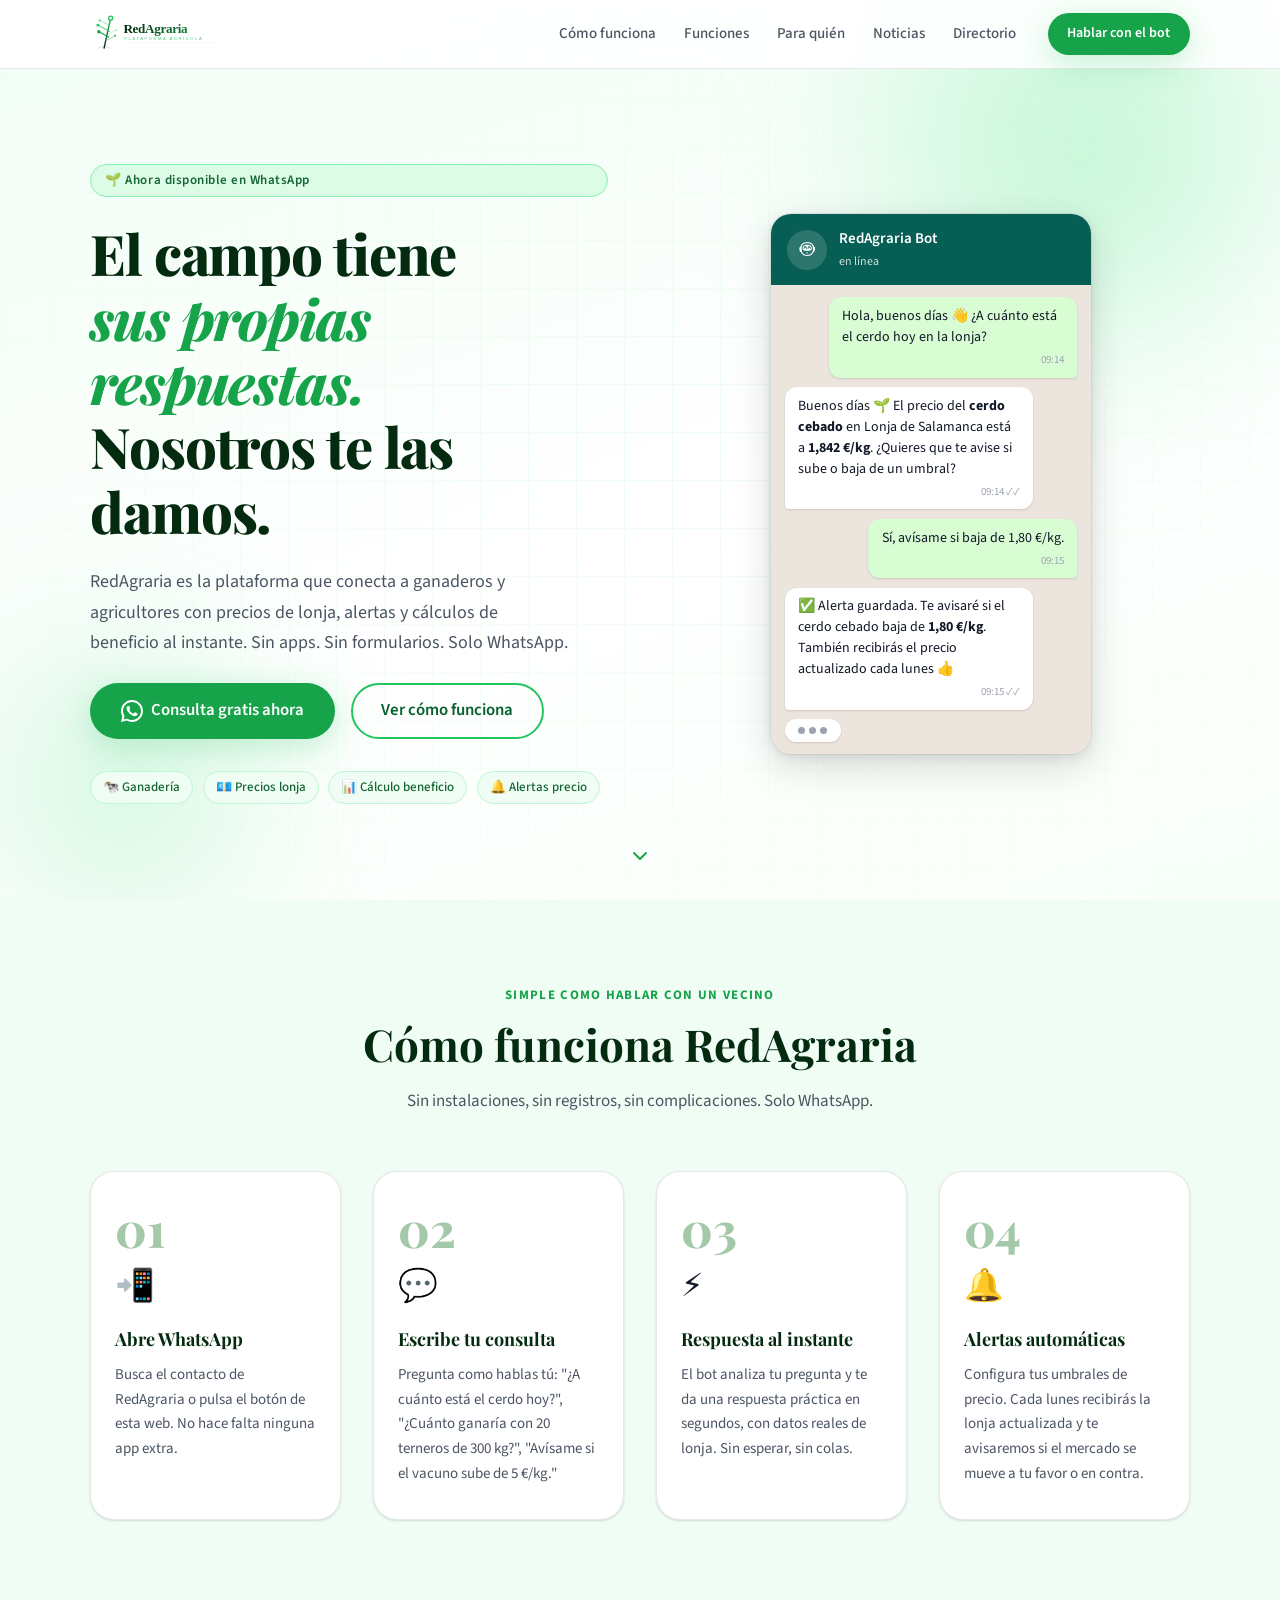
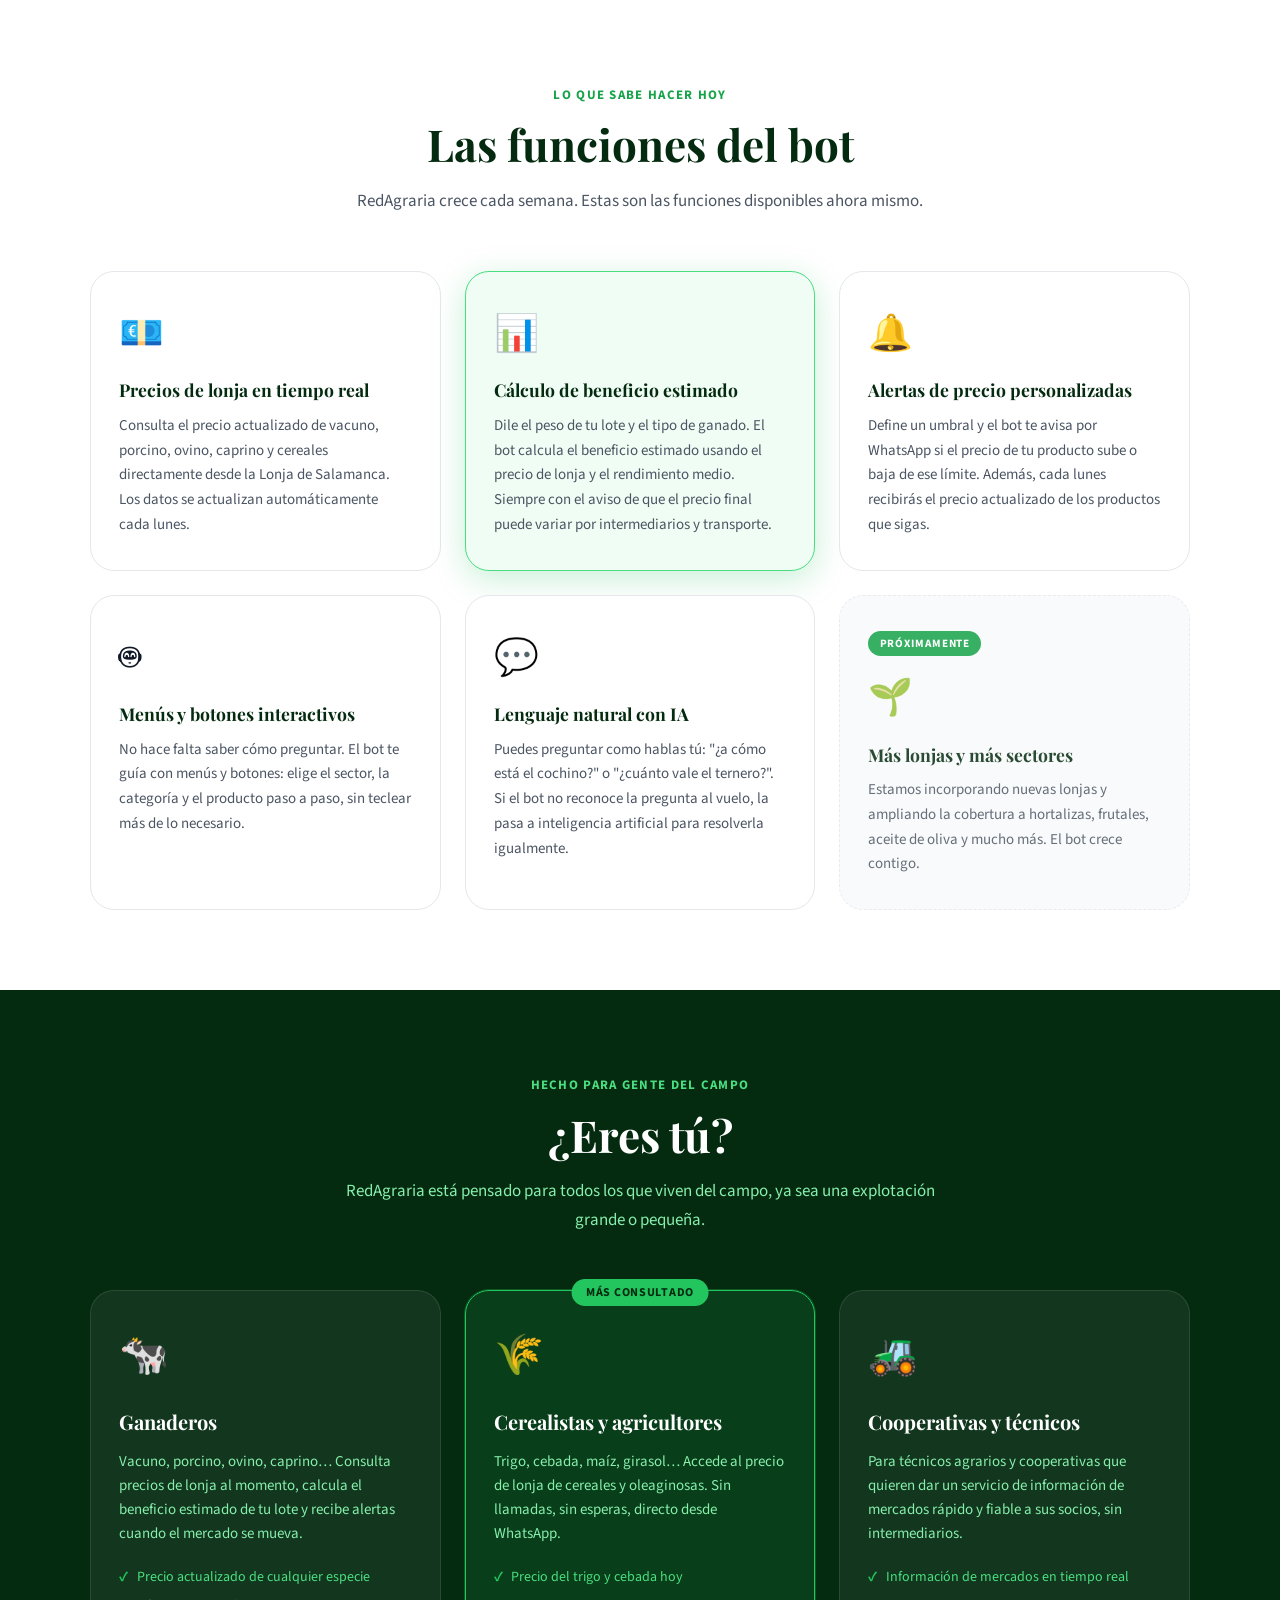
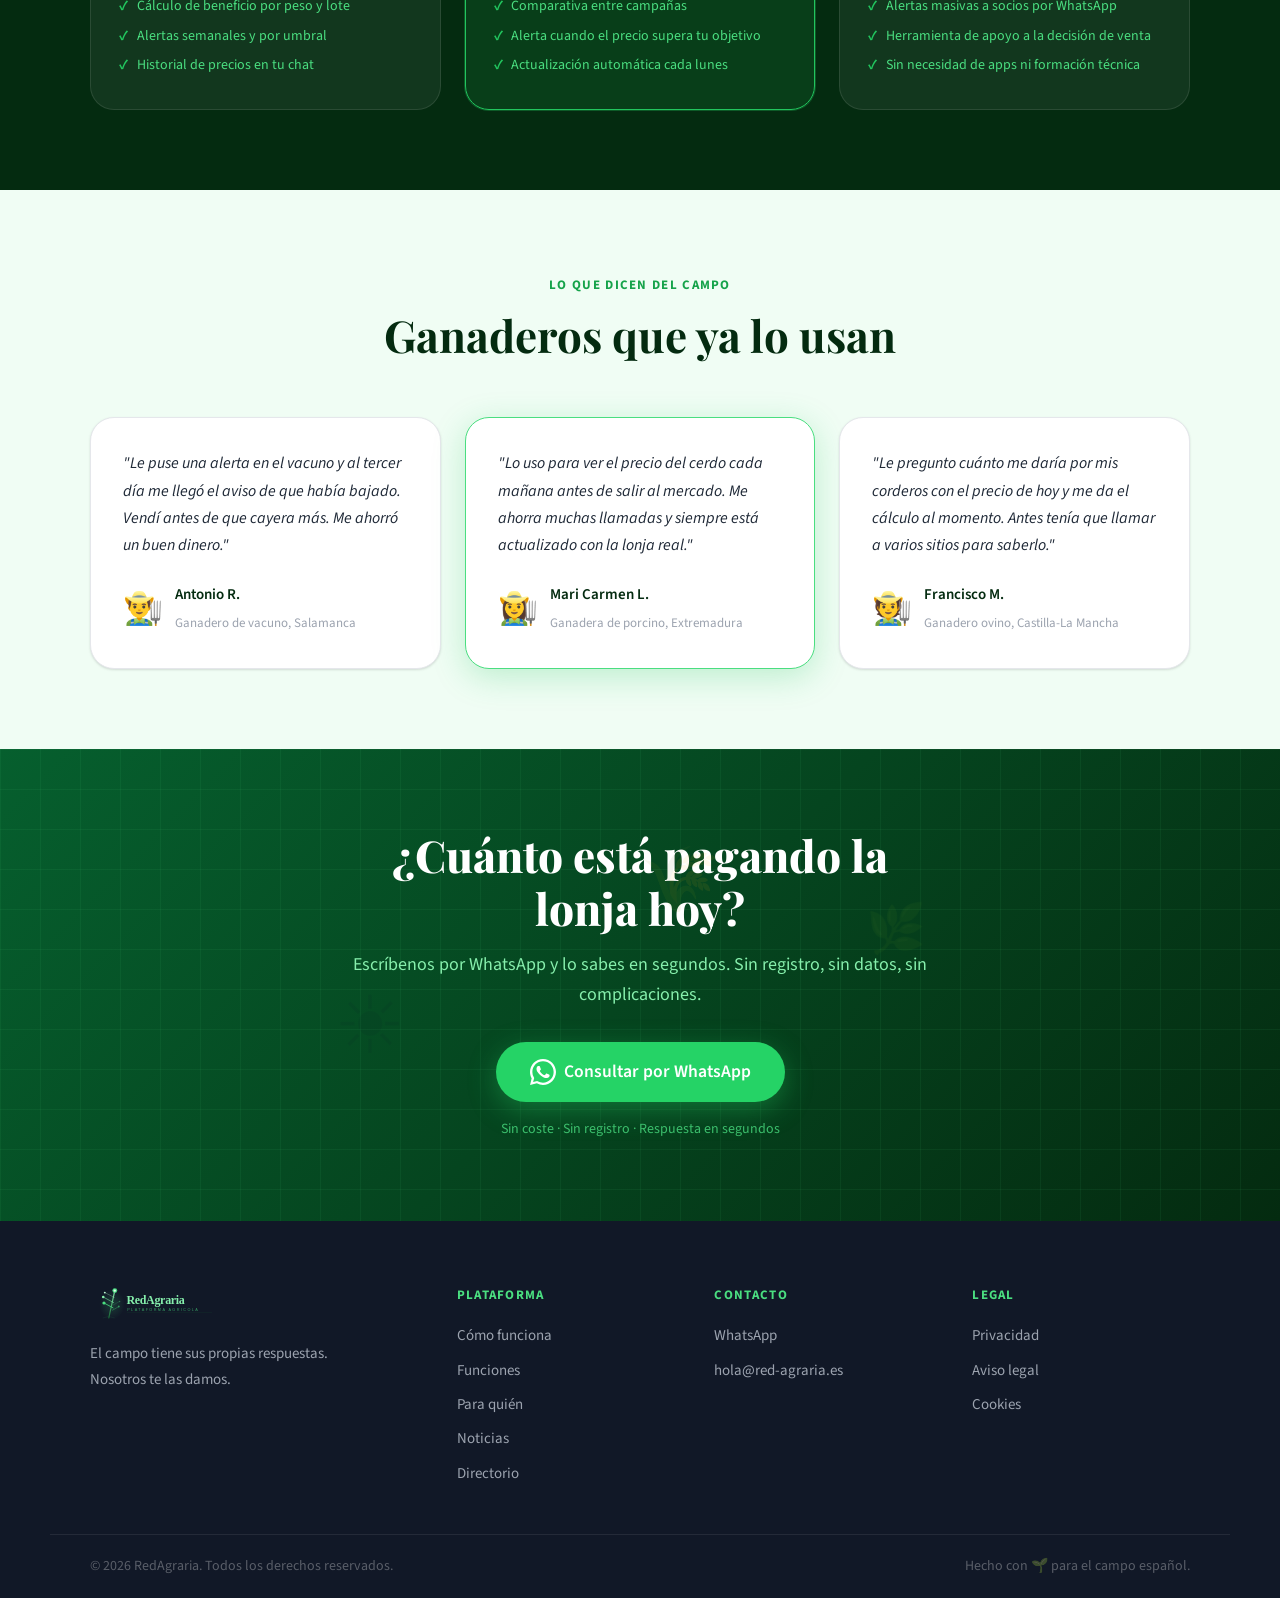
==== commit 03890abc: "feat(web): mejoras en accesibilidad, SEO y rendimiento en múltiples páginas - Se añade `meta descrip" ====
--- a/index.html
+++ b/index.html
@@ -2,6 +2,7 @@
 <html lang="es">
 <head>
   <meta charset="UTF-8">
+  <meta name="referrer" content="strict-origin-when-cross-origin">
   <meta name="viewport" content="width=device-width, initial-scale=1.0">
   <meta name="description" content="RedAgraria — La plataforma agrícola que conecta a ganaderos con precios de lonja, alertas y cálculos de beneficio directamente desde WhatsApp.">
   <meta name="keywords" content="agricultura, ganadería, bot whatsapp, precios lonja, plataforma agraria, España">
@@ -43,8 +44,8 @@
   <!-- NAVBAR -->
   <header class="navbar" id="navbar">
     <div class="container navbar__inner">
-      <a href="index.html" class="navbar__logo" aria-label="Inicio RedAgraria">
-        <img src="assets/img/logo.svg" alt="RedAgraria" height="48">
+      <a href="index.html" class="navbar__logo" aria-label="Inicio RedAgraria" aria-current="page">
+        <img src="assets/img/logo.svg" alt="RedAgraria" width="160" height="48" decoding="async" fetchpriority="high">
       </a>
       <nav class="navbar__links" aria-label="Navegación principal">
         <a href="#como-funciona">Cómo funciona</a>
@@ -53,7 +54,7 @@
         <a href="blog.html">Noticias</a>
         <a href="directorio.html">Directorio</a>
       </nav>
-      <a href="https://wa.me/34644174583" class="btn btn--primary btn--sm js-redagraria-wa" target="_blank" rel="noopener">
+      <a href="https://wa.me/34644174583" class="btn btn--primary btn--sm js-redagraria-wa" target="_blank" rel="noopener noreferrer">
         Hablar con el bot
       </a>
       <button class="navbar__burger" aria-label="Abrir menú" aria-expanded="false" aria-controls="mobile-menu">
@@ -66,7 +67,7 @@
       <a href="#para-quien">Para quién</a>
       <a href="blog.html">Noticias</a>
       <a href="directorio.html">Directorio</a>
-      <a href="https://wa.me/34644174583" class="btn btn--primary js-redagraria-wa" target="_blank" rel="noopener">Hablar con el bot</a>
+      <a href="https://wa.me/34644174583" class="btn btn--primary js-redagraria-wa" target="_blank" rel="noopener noreferrer">Hablar con el bot</a>
     </div>
   </header>
 
@@ -91,7 +92,7 @@
             RedAgraria es la plataforma que conecta a ganaderos y agricultores con precios de lonja, alertas y cálculos de beneficio al instante. Sin apps. Sin formularios. Solo WhatsApp.
           </p>
           <div class="hero__actions">
-            <a href="https://wa.me/34644174583" class="btn btn--primary btn--lg js-redagraria-wa" target="_blank" rel="noopener">
+            <a href="https://wa.me/34644174583" class="btn btn--primary btn--lg js-redagraria-wa" target="_blank" rel="noopener noreferrer">
               <svg width="22" height="22" viewBox="0 0 24 24" fill="currentColor" aria-hidden="true"><path d="M17.472 14.382c-.297-.149-1.758-.867-2.03-.967-.273-.099-.471-.148-.67.15-.197.297-.767.966-.94 1.164-.173.199-.347.223-.644.075-.297-.15-1.255-.463-2.39-1.475-.883-.788-1.48-1.761-1.653-2.059-.173-.297-.018-.458.13-.606.134-.133.298-.347.446-.52.149-.174.198-.298.298-.497.099-.198.05-.371-.025-.52-.075-.149-.669-1.612-.916-2.207-.242-.579-.487-.5-.669-.51-.173-.008-.371-.01-.57-.01-.198 0-.52.074-.792.372-.272.297-1.04 1.016-1.04 2.479 0 1.462 1.065 2.875 1.213 3.074.149.198 2.096 3.2 5.077 4.487.709.306 1.262.489 1.694.625.712.227 1.36.195 1.871.118.571-.085 1.758-.719 2.006-1.413.248-.694.248-1.289.173-1.413-.074-.124-.272-.198-.57-.347z"/><path d="M12 0C5.373 0 0 5.373 0 12c0 2.127.558 4.122 1.532 5.849L.073 23.927l6.244-1.637A11.945 11.945 0 0012 24c6.627 0 12-5.373 12-12S18.627 0 12 0zm0 21.818a9.8 9.8 0 01-5.031-1.382l-.36-.214-3.733.979.995-3.648-.235-.374A9.818 9.818 0 012.182 12C2.182 6.57 6.57 2.182 12 2.182S21.818 6.57 21.818 12 17.43 21.818 12 21.818z"/></svg>
               Consulta gratis ahora
             </a>
@@ -325,7 +326,7 @@
         <div class="cta-section__content">
           <h2 id="cta-title" class="cta-section__title">¿Cuánto está pagando la lonja hoy?</h2>
           <p class="cta-section__sub">Escríbenos por WhatsApp y lo sabes en segundos. Sin registro, sin datos, sin complicaciones.</p>
-          <a href="https://wa.me/34644174583" class="btn btn--whatsapp btn--xl js-redagraria-wa" data-wa-prefill="Hola RedAgraria, quiero saber el precio de la lonja" target="_blank" rel="noopener" aria-label="Consultar por WhatsApp">
+          <a href="https://wa.me/34644174583" class="btn btn--whatsapp btn--xl js-redagraria-wa" data-wa-prefill="Hola RedAgraria, quiero saber el precio de la lonja" target="_blank" rel="noopener noreferrer" aria-label="Consultar por WhatsApp">
             <svg width="26" height="26" viewBox="0 0 24 24" fill="currentColor" aria-hidden="true"><path d="M17.472 14.382c-.297-.149-1.758-.867-2.03-.967-.273-.099-.471-.148-.67.15-.197.297-.767.966-.94 1.164-.173.199-.347.223-.644.075-.297-.15-1.255-.463-2.39-1.475-.883-.788-1.48-1.761-1.653-2.059-.173-.297-.018-.458.13-.606.134-.133.298-.347.446-.52.149-.174.198-.298.298-.497.099-.198.05-.371-.025-.52-.075-.149-.669-1.612-.916-2.207-.242-.579-.487-.5-.669-.51-.173-.008-.371-.01-.57-.01-.198 0-.52.074-.792.372-.272.297-1.04 1.016-1.04 2.479 0 1.462 1.065 2.875 1.213 3.074.149.198 2.096 3.2 5.077 4.487.709.306 1.262.489 1.694.625.712.227 1.36.195 1.871.118.571-.085 1.758-.719 2.006-1.413.248-.694.248-1.289.173-1.413-.074-.124-.272-.198-.57-.347z"/><path d="M12 0C5.373 0 0 5.373 0 12c0 2.127.558 4.122 1.532 5.849L.073 23.927l6.244-1.637A11.945 11.945 0 0012 24c6.627 0 12-5.373 12-12S18.627 0 12 0zm0 21.818a9.8 9.8 0 01-5.031-1.382l-.36-.214-3.733.979.995-3.648-.235-.374A9.818 9.818 0 012.182 12C2.182 6.57 6.57 2.182 12 2.182S21.818 6.57 21.818 12 17.43 21.818 12 21.818z"/></svg>
             Consultar por WhatsApp
           </a>
@@ -345,7 +346,7 @@
   <footer class="footer" role="contentinfo">
     <div class="container footer__inner">
       <div class="footer__brand">
-        <img src="assets/img/logo-dark.svg" alt="RedAgraria" height="40">
+        <img src="assets/img/logo-dark.svg" alt="RedAgraria" width="132" height="40" loading="lazy" decoding="async">
         <p class="footer__tagline">El campo tiene sus propias respuestas.<br>Nosotros te las damos.</p>
       </div>
       <nav class="footer__nav" aria-label="Navegación footer">
@@ -359,7 +360,7 @@
         </div>
         <div class="footer__col">
           <h4>Contacto</h4>
-          <a href="https://wa.me/34644174583" class="js-redagraria-wa" target="_blank" rel="noopener">WhatsApp</a>
+          <a href="https://wa.me/34644174583" class="js-redagraria-wa" target="_blank" rel="noopener noreferrer">WhatsApp</a>
           <a href="mailto:hola@red-agraria.es">hola@red-agraria.es</a>
         </div>
         <div class="footer__col">
--- a/assets/css/main.css
+++ b/assets/css/main.css
@@ -803,3 +803,17 @@
   .hero__actions { flex-direction: column; width: 100%; }
   .hero__actions .btn { justify-content: center; }
 }
+
+/* ─── Impresión ───────────────────────────────────────── */
+@media print {
+  .navbar__burger,
+  .navbar__mobile,
+  .skip-link,
+  .btn,
+  .hero__actions {
+    display: none !important;
+  }
+  body { background: #fff; color: #000; }
+  a { text-decoration: underline; }
+  .navbar { position: static; box-shadow: none; }
+}
--- a/assets/css/animations.css
+++ b/assets/css/animations.css
@@ -25,3 +25,13 @@
 .testimonial:nth-child(3) { transition-delay: .2s; }
 
 .step:nth-child(4) { transition-delay: .3s; }
+
+@media (prefers-reduced-motion: reduce) {
+  .anim-ready,
+  .anim-visible {
+    opacity: 1 !important;
+    transform: none !important;
+    transition: none !important;
+  }
+  .anim-ready { transition-delay: 0s !important; }
+}
